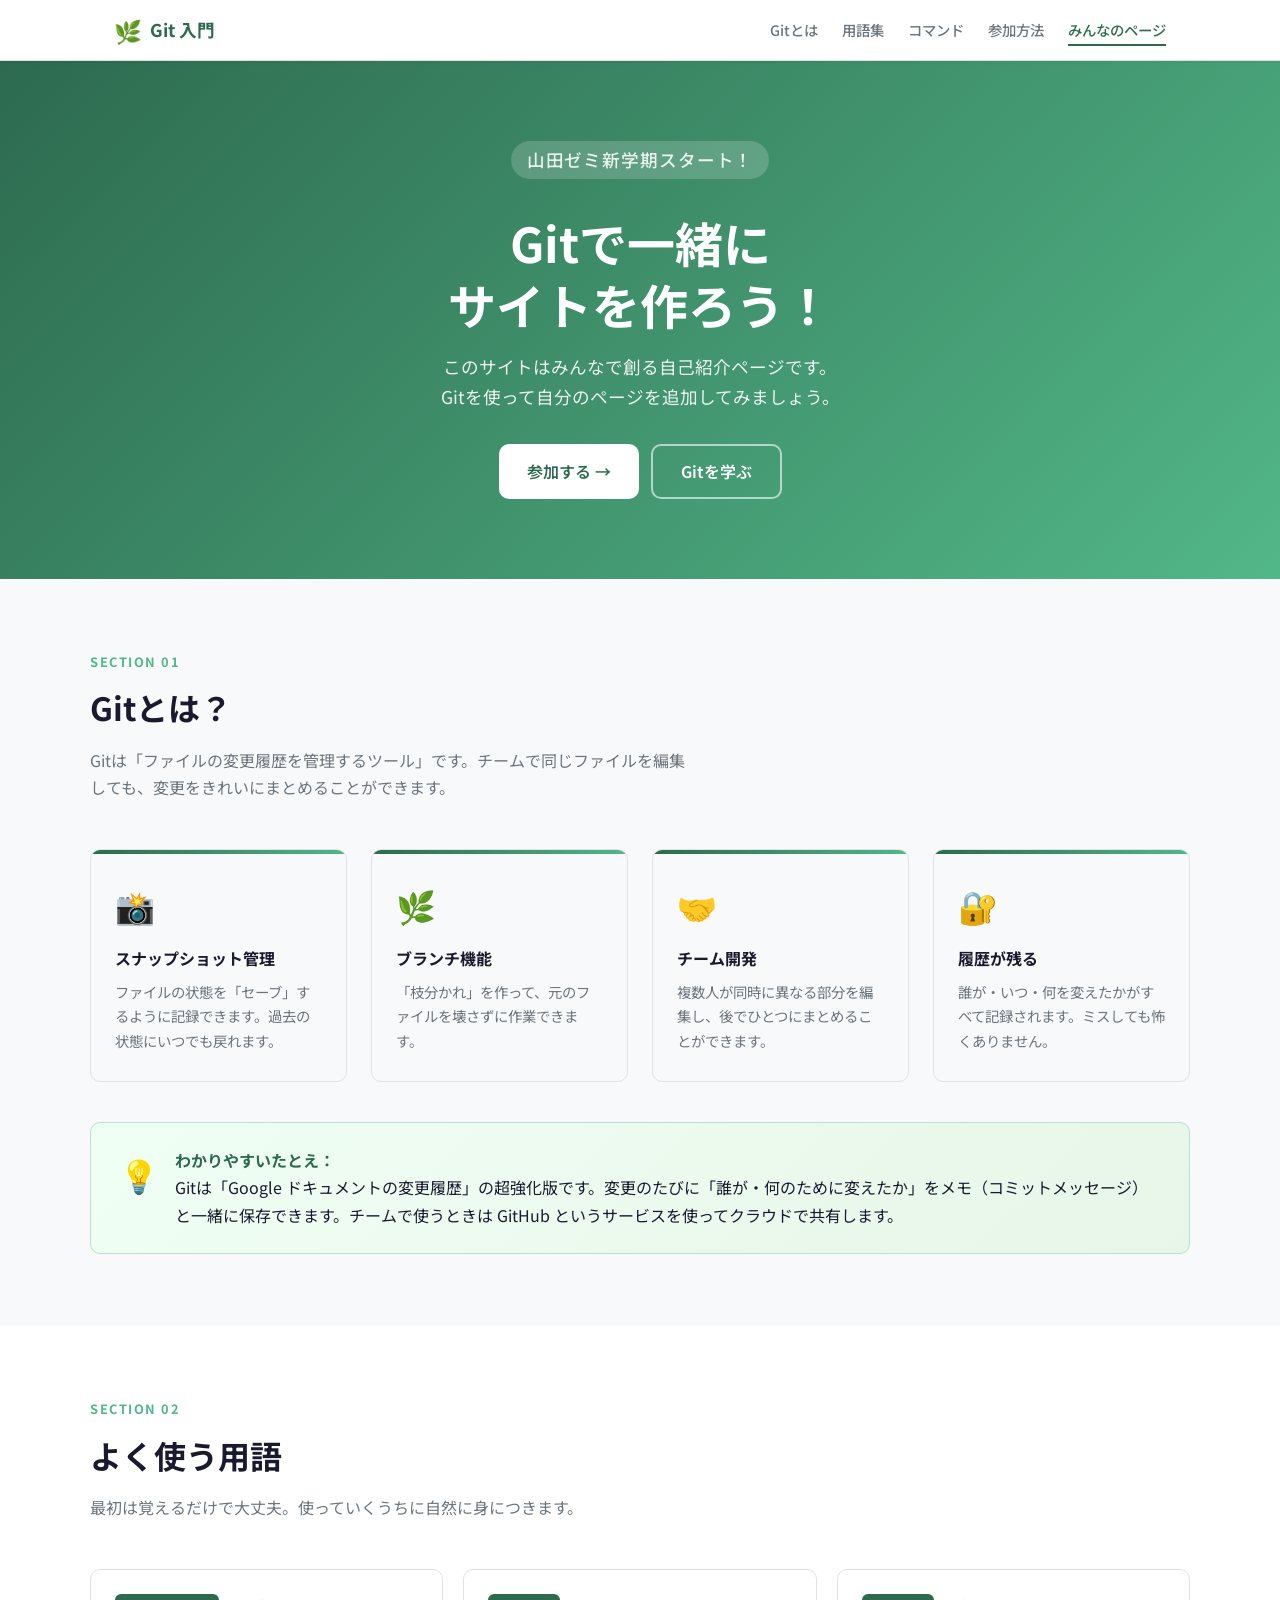
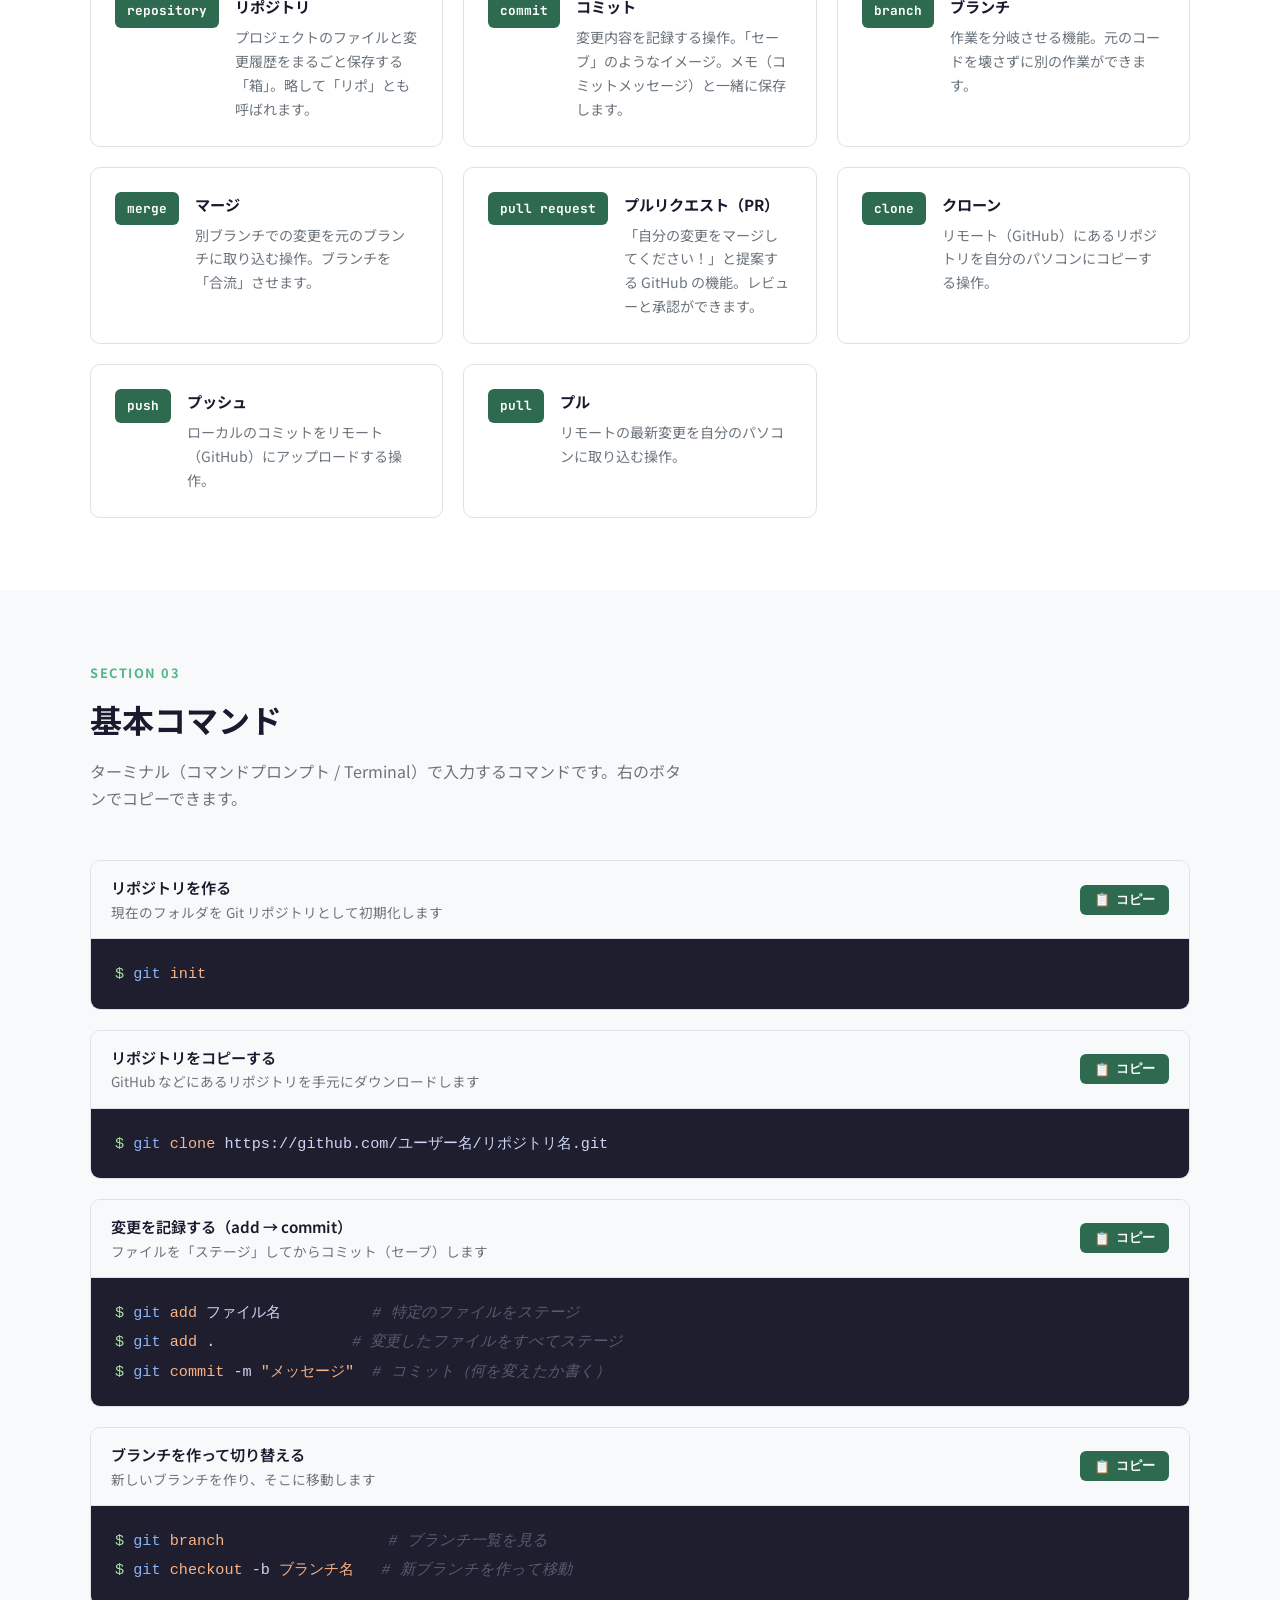
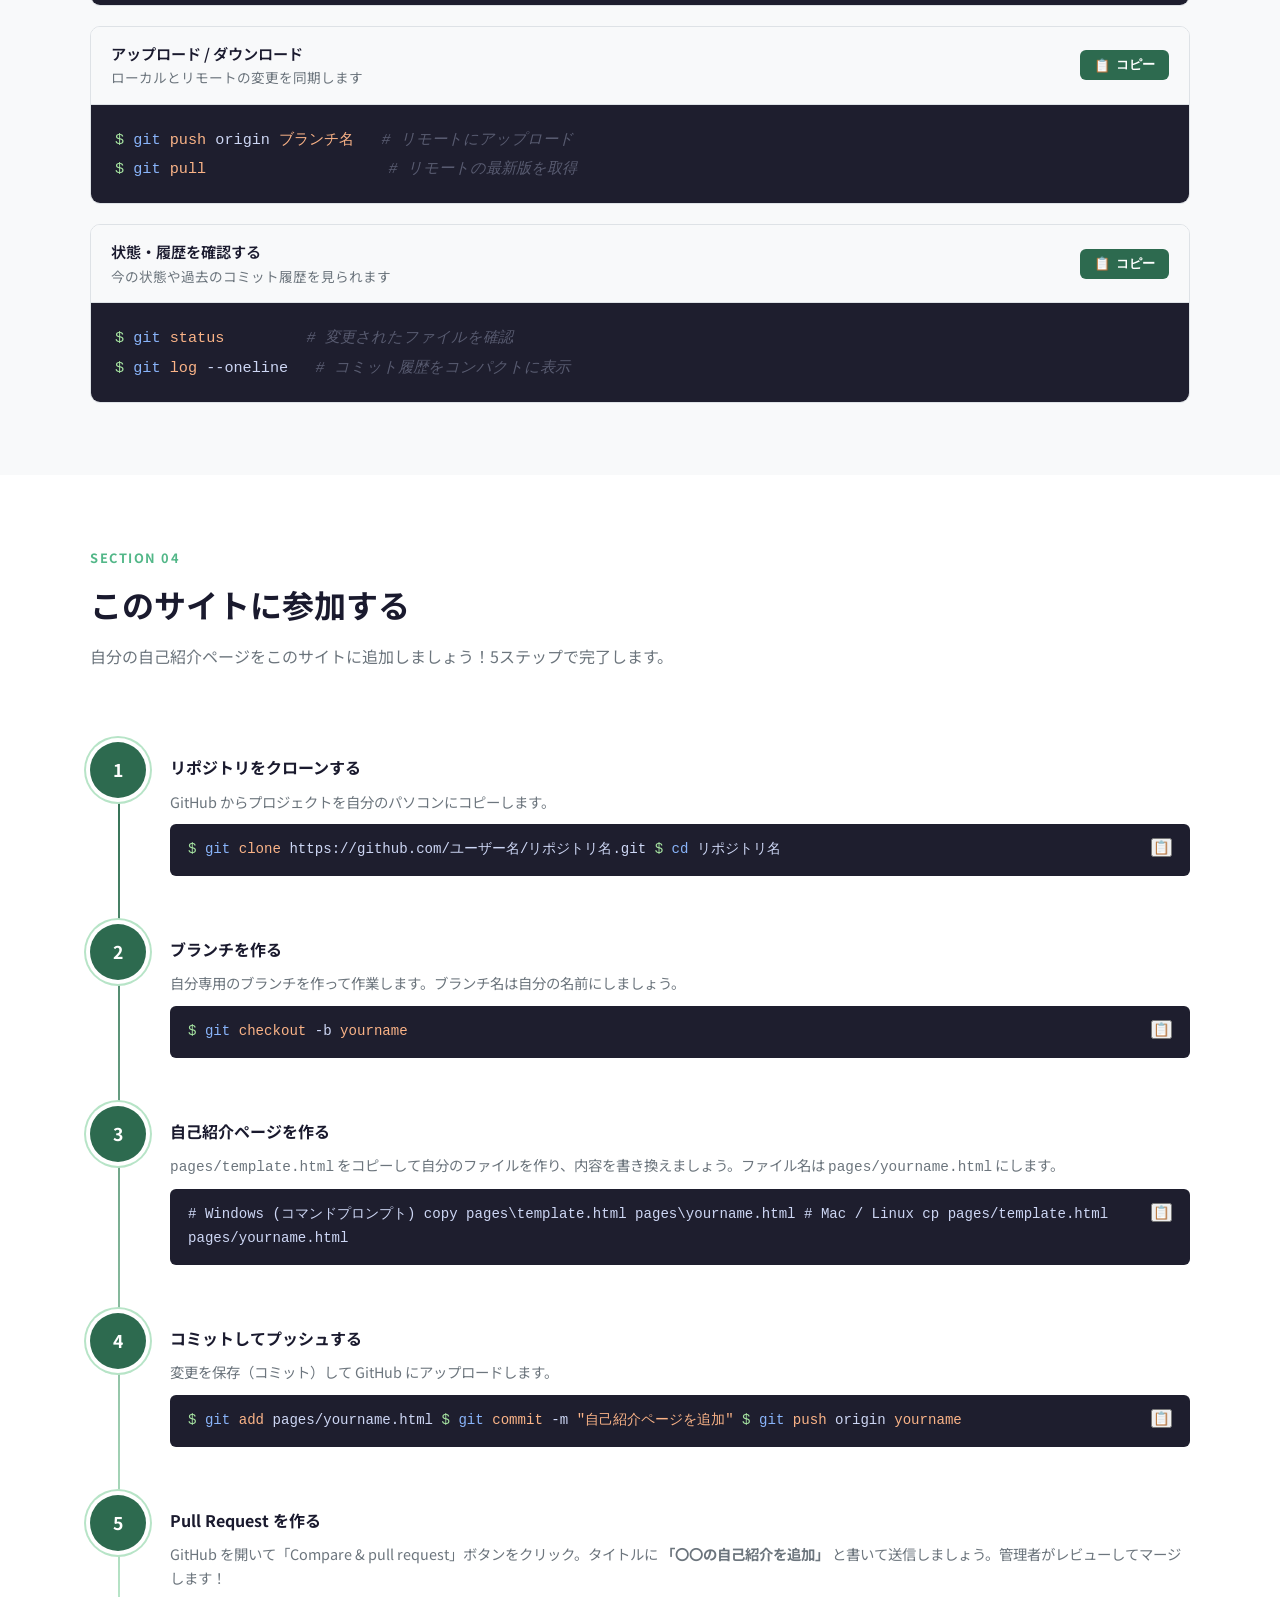
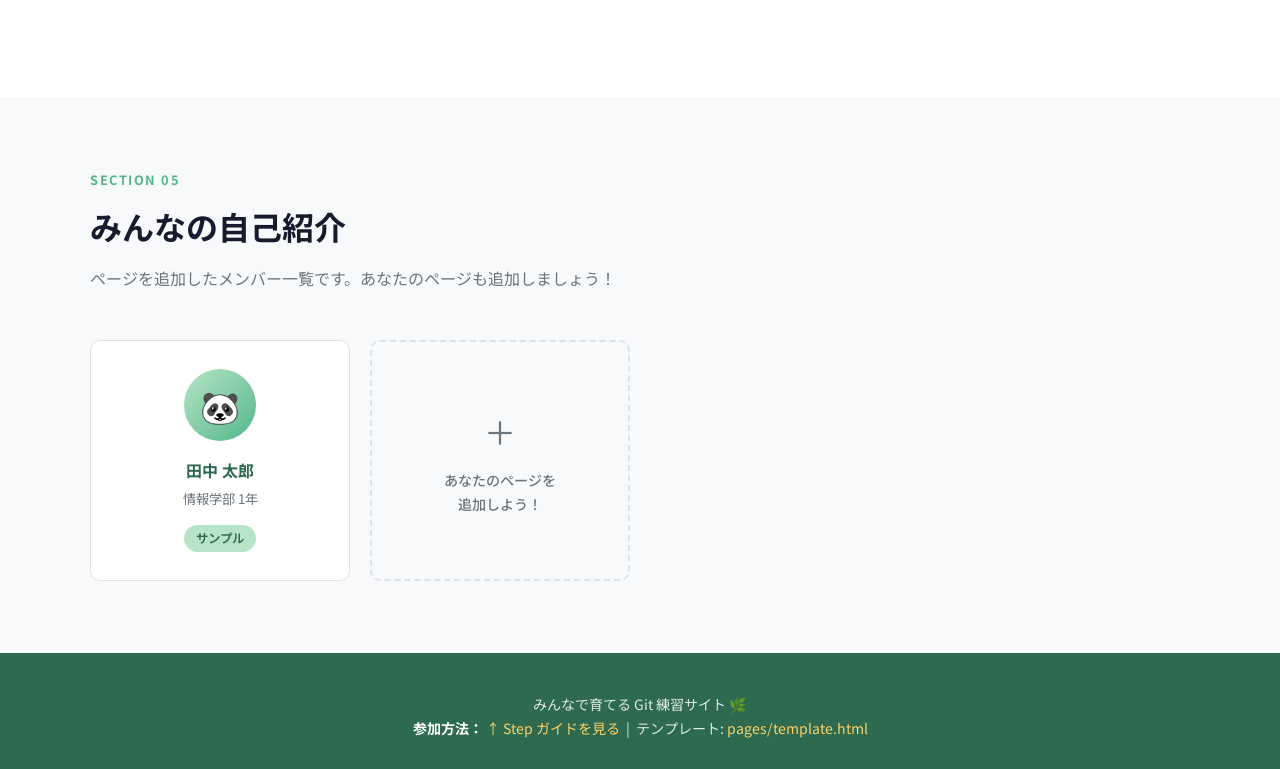
==== index.html @ dc22fbd5 "新規作成" ====
<!DOCTYPE html>
<html lang="ja">
<head>
  <meta charset="UTF-8" />
  <meta name="viewport" content="width=device-width, initial-scale=1.0" />
  <title>Git 入門マニュアル — 新学期自己紹介サイト</title>
  <link rel="preconnect" href="https://fonts.googleapis.com" />
  <link rel="preconnect" href="https://fonts.gstatic.com" crossorigin />
  <link href="https://fonts.googleapis.com/css2?family=Noto+Sans+JP:wght@400;500;700&family=JetBrains+Mono:wght@400;700&display=swap" rel="stylesheet" />
  <link rel="stylesheet" href="css/style.css" />
</head>
<body>

<!-- ナビゲーション -->
<nav class="nav">
  <div class="nav-inner">
    <div class="nav-logo">
      <span class="logo-icon">🌿</span>
      Git 入門
    </div>
    <ul class="nav-links">
      <li><a href="#what-is-git">Gitとは</a></li>
      <li><a href="#glossary">用語集</a></li>
      <li><a href="#commands">コマンド</a></li>
      <li><a href="#how-to-join">参加方法</a></li>
      <li><a href="#members">みんなのページ</a></li>
    </ul>
  </div>
</nav>

<!-- Hero -->
<section class="hero">
  <p class="hero-tag">山田ゼミ新学期スタート！</p>
  <h1>Gitで一緒に<br>サイトを作ろう！</h1>
  <p>このサイトはみんなで創る自己紹介ページです。<br>Gitを使って自分のページを追加してみましょう。</p>
  <div class="hero-btns">
    <a href="#how-to-join" class="btn btn-primary">参加する →</a>
    <a href="#what-is-git" class="btn btn-outline">Gitを学ぶ</a>
  </div>
</section>

<!-- ①  Gitとは？ -->
<section class="section" id="what-is-git">
  <div class="container">
    <p class="section-label">Section 01</p>
    <h2 class="section-title">Gitとは？</h2>
    <p class="section-desc">Gitは「ファイルの変更履歴を管理するツール」です。チームで同じファイルを編集しても、変更をきれいにまとめることができます。</p>

    <div class="concept-grid">
      <div class="concept-card">
        <div class="concept-icon">📸</div>
        <h3>スナップショット管理</h3>
        <p>ファイルの状態を「セーブ」するように記録できます。過去の状態にいつでも戻れます。</p>
      </div>
      <div class="concept-card">
        <div class="concept-icon">🌿</div>
        <h3>ブランチ機能</h3>
        <p>「枝分かれ」を作って、元のファイルを壊さずに作業できます。</p>
      </div>
      <div class="concept-card">
        <div class="concept-icon">🤝</div>
        <h3>チーム開発</h3>
        <p>複数人が同時に異なる部分を編集し、後でひとつにまとめることができます。</p>
      </div>
      <div class="concept-card">
        <div class="concept-icon">🔐</div>
        <h3>履歴が残る</h3>
        <p>誰が・いつ・何を変えたかがすべて記録されます。ミスしても怖くありません。</p>
      </div>
    </div>

    <div class="analogy-box">
      <div class="analogy-icon">💡</div>
      <div>
        <p>
          <strong>わかりやすいたとえ：</strong><br>
          Gitは「Google ドキュメントの変更履歴」の超強化版です。変更のたびに「誰が・何のために変えたか」をメモ（コミットメッセージ）と一緒に保存できます。チームで使うときは GitHub というサービスを使ってクラウドで共有します。
        </p>
      </div>
    </div>
  </div>
</section>

<!-- ②  用語集 -->
<section class="section section-alt" id="glossary">
  <div class="container">
    <p class="section-label">Section 02</p>
    <h2 class="section-title">よく使う用語</h2>
    <p class="section-desc">最初は覚えるだけで大丈夫。使っていくうちに自然に身につきます。</p>

    <div class="glossary-grid">
      <div class="glossary-card">
        <div class="glossary-badge">repository</div>
        <div>
          <h3>リポジトリ</h3>
          <p>プロジェクトのファイルと変更履歴をまるごと保存する「箱」。略して「リポ」とも呼ばれます。</p>
        </div>
      </div>
      <div class="glossary-card">
        <div class="glossary-badge">commit</div>
        <div>
          <h3>コミット</h3>
          <p>変更内容を記録する操作。「セーブ」のようなイメージ。メモ（コミットメッセージ）と一緒に保存します。</p>
        </div>
      </div>
      <div class="glossary-card">
        <div class="glossary-badge">branch</div>
        <div>
          <h3>ブランチ</h3>
          <p>作業を分岐させる機能。元のコードを壊さずに別の作業ができます。</p>
        </div>
      </div>
      <div class="glossary-card">
        <div class="glossary-badge">merge</div>
        <div>
          <h3>マージ</h3>
          <p>別ブランチでの変更を元のブランチに取り込む操作。ブランチを「合流」させます。</p>
        </div>
      </div>
      <div class="glossary-card">
        <div class="glossary-badge">pull request</div>
        <div>
          <h3>プルリクエスト（PR）</h3>
          <p>「自分の変更をマージしてください！」と提案する GitHub の機能。レビューと承認ができます。</p>
        </div>
      </div>
      <div class="glossary-card">
        <div class="glossary-badge">clone</div>
        <div>
          <h3>クローン</h3>
          <p>リモート（GitHub）にあるリポジトリを自分のパソコンにコピーする操作。</p>
        </div>
      </div>
      <div class="glossary-card">
        <div class="glossary-badge">push</div>
        <div>
          <h3>プッシュ</h3>
          <p>ローカルのコミットをリモート（GitHub）にアップロードする操作。</p>
        </div>
      </div>
      <div class="glossary-card">
        <div class="glossary-badge">pull</div>
        <div>
          <h3>プル</h3>
          <p>リモートの最新変更を自分のパソコンに取り込む操作。</p>
        </div>
      </div>
    </div>
  </div>
</section>

<!-- ③  基本コマンド -->
<section class="section" id="commands">
  <div class="container">
    <p class="section-label">Section 03</p>
    <h2 class="section-title">基本コマンド</h2>
    <p class="section-desc">ターミナル（コマンドプロンプト / Terminal）で入力するコマンドです。右のボタンでコピーできます。</p>

    <div class="commands-list">

      <!-- git init -->
      <div class="command-block">
        <div class="command-header">
          <div>
            <div class="command-title">リポジトリを作る</div>
            <div class="command-desc">現在のフォルダを Git リポジトリとして初期化します</div>
          </div>
          <button class="copy-btn" data-target="code-init">
            <span>📋</span> コピー
          </button>
        </div>
        <pre class="command-code"><code id="code-init"><span class="prompt">$ </span><span class="cmd">git</span> <span class="arg">init</span></code></pre>
      </div>

      <!-- git clone -->
      <div class="command-block">
        <div class="command-header">
          <div>
            <div class="command-title">リポジトリをコピーする</div>
            <div class="command-desc">GitHub などにあるリポジトリを手元にダウンロードします</div>
          </div>
          <button class="copy-btn" data-target="code-clone">
            <span>📋</span> コピー
          </button>
        </div>
        <pre class="command-code"><code id="code-clone"><span class="prompt">$ </span><span class="cmd">git</span> <span class="arg">clone</span> https://github.com/ユーザー名/リポジトリ名.git</code></pre>
      </div>

      <!-- git add / commit -->
      <div class="command-block">
        <div class="command-header">
          <div>
            <div class="command-title">変更を記録する（add → commit）</div>
            <div class="command-desc">ファイルを「ステージ」してからコミット（セーブ）します</div>
          </div>
          <button class="copy-btn" data-target="code-add-commit">
            <span>📋</span> コピー
          </button>
        </div>
        <pre class="command-code"><code id="code-add-commit"><span class="prompt">$ </span><span class="cmd">git</span> <span class="arg">add</span> ファイル名          <span class="comment"># 特定のファイルをステージ</span>
<span class="prompt">$ </span><span class="cmd">git</span> <span class="arg">add</span> .               <span class="comment"># 変更したファイルをすべてステージ</span>
<span class="prompt">$ </span><span class="cmd">git</span> <span class="arg">commit</span> -m <span class="arg">"メッセージ"</span>  <span class="comment"># コミット（何を変えたか書く）</span></code></pre>
      </div>

      <!-- git branch / checkout -->
      <div class="command-block">
        <div class="command-header">
          <div>
            <div class="command-title">ブランチを作って切り替える</div>
            <div class="command-desc">新しいブランチを作り、そこに移動します</div>
          </div>
          <button class="copy-btn" data-target="code-branch">
            <span>📋</span> コピー
          </button>
        </div>
        <pre class="command-code"><code id="code-branch"><span class="prompt">$ </span><span class="cmd">git</span> <span class="arg">branch</span>                  <span class="comment"># ブランチ一覧を見る</span>
<span class="prompt">$ </span><span class="cmd">git</span> <span class="arg">checkout</span> -b <span class="arg">ブランチ名</span>   <span class="comment"># 新ブランチを作って移動</span></code></pre>
      </div>

      <!-- git push / pull -->
      <div class="command-block">
        <div class="command-header">
          <div>
            <div class="command-title">アップロード / ダウンロード</div>
            <div class="command-desc">ローカルとリモートの変更を同期します</div>
          </div>
          <button class="copy-btn" data-target="code-sync">
            <span>📋</span> コピー
          </button>
        </div>
        <pre class="command-code"><code id="code-sync"><span class="prompt">$ </span><span class="cmd">git</span> <span class="arg">push</span> origin <span class="arg">ブランチ名</span>   <span class="comment"># リモートにアップロード</span>
<span class="prompt">$ </span><span class="cmd">git</span> <span class="arg">pull</span>                    <span class="comment"># リモートの最新版を取得</span></code></pre>
      </div>

      <!-- git status / log -->
      <div class="command-block">
        <div class="command-header">
          <div>
            <div class="command-title">状態・履歴を確認する</div>
            <div class="command-desc">今の状態や過去のコミット履歴を見られます</div>
          </div>
          <button class="copy-btn" data-target="code-status">
            <span>📋</span> コピー
          </button>
        </div>
        <pre class="command-code"><code id="code-status"><span class="prompt">$ </span><span class="cmd">git</span> <span class="arg">status</span>         <span class="comment"># 変更されたファイルを確認</span>
<span class="prompt">$ </span><span class="cmd">git</span> <span class="arg">log</span> --oneline   <span class="comment"># コミット履歴をコンパクトに表示</span></code></pre>
      </div>

    </div>
  </div>
</section>

<!-- ④  参加方法 -->
<section class="section section-alt" id="how-to-join">
  <div class="container">
    <p class="section-label">Section 04</p>
    <h2 class="section-title">このサイトに参加する</h2>
    <p class="section-desc">自分の自己紹介ページをこのサイトに追加しましょう！5ステップで完了します。</p>

    <div class="steps">

      <div class="step">
        <div class="step-num">1</div>
        <div class="step-body">
          <h3>リポジトリをクローンする</h3>
          <p>GitHub からプロジェクトを自分のパソコンにコピーします。</p>
          <div class="step-code">
            <code><span class="prompt">$ </span><span class="cmd">git</span> <span class="arg">clone</span> https://github.com/ユーザー名/リポジトリ名.git
<span class="prompt">$ </span><span class="cmd">cd</span> リポジトリ名</code>
            <button class="step-copy-btn" title="コピー">📋</button>
          </div>
        </div>
      </div>

      <div class="step">
        <div class="step-num">2</div>
        <div class="step-body">
          <h3>ブランチを作る</h3>
          <p>自分専用のブランチを作って作業します。ブランチ名は自分の名前にしましょう。</p>
          <div class="step-code">
            <code><span class="prompt">$ </span><span class="cmd">git</span> <span class="arg">checkout</span> -b <span class="arg">yourname</span></code>
            <button class="step-copy-btn" title="コピー">📋</button>
          </div>
        </div>
      </div>

      <div class="step">
        <div class="step-num">3</div>
        <div class="step-body">
          <h3>自己紹介ページを作る</h3>
          <p><code>pages/template.html</code> をコピーして自分のファイルを作り、内容を書き換えましょう。ファイル名は <code>pages/yourname.html</code> にします。</p>
          <div class="step-code">
            <code><span class="comment"># Windows (コマンドプロンプト)</span>
copy pages\template.html pages\yourname.html

<span class="comment"># Mac / Linux</span>
cp pages/template.html pages/yourname.html</code>
            <button class="step-copy-btn" title="コピー">📋</button>
          </div>
        </div>
      </div>

      <div class="step">
        <div class="step-num">4</div>
        <div class="step-body">
          <h3>コミットしてプッシュする</h3>
          <p>変更を保存（コミット）して GitHub にアップロードします。</p>
          <div class="step-code">
            <code><span class="prompt">$ </span><span class="cmd">git</span> <span class="arg">add</span> pages/yourname.html
<span class="prompt">$ </span><span class="cmd">git</span> <span class="arg">commit</span> -m <span class="arg">"自己紹介ページを追加"</span>
<span class="prompt">$ </span><span class="cmd">git</span> <span class="arg">push</span> origin <span class="arg">yourname</span></code>
            <button class="step-copy-btn" title="コピー">📋</button>
          </div>
        </div>
      </div>

      <div class="step">
        <div class="step-num">5</div>
        <div class="step-body">
          <h3>Pull Request を作る</h3>
          <p>GitHub を開いて「Compare &amp; pull request」ボタンをクリック。タイトルに <strong>「〇〇の自己紹介を追加」</strong> と書いて送信しましょう。管理者がレビューしてマージします！</p>
        </div>
      </div>

    </div>
  </div>
</section>

<!-- ⑤  メンバー一覧 -->
<section class="section" id="members">
  <div class="container">
    <p class="section-label">Section 05</p>
    <h2 class="section-title">みんなの自己紹介</h2>
    <p class="section-desc">ページを追加したメンバー一覧です。あなたのページも追加しましょう！</p>

    <div class="members-grid">

      <!-- サンプルメンバー -->
      <a href="pages/example.html" class="member-card">
        <div class="member-avatar">🐼</div>
        <div class="member-name">田中 太郎</div>
        <div class="member-meta">情報学部 1年</div>
        <span class="member-tag">サンプル</span>
      </a>

      <!-- あなたのカードをここに追加！ -->
      <div class="member-card member-card-add">
        <div class="add-icon">＋</div>
        <p>あなたのページを<br>追加しよう！</p>
      </div>

    </div>
  </div>
</section>

<!-- Footer -->
<footer class="footer">
  <p>みんなで育てる Git 練習サイト 🌿<br>
  <strong>参加方法：</strong> <a href="#how-to-join">↑ Step ガイドを見る</a> &nbsp;|&nbsp; テンプレート: <a href="pages/template.html">pages/template.html</a></p>
</footer>

<script src="js/main.js"></script>
</body>
</html>
---- css/style.css ----
/* ========================================
   Git Manual Site — style.css
   ======================================== */

:root {
  --color-primary: #2D6A4F;
  --color-primary-light: #52B788;
  --color-primary-pale: #B7E4C7;
  --color-accent: #FFD166;
  --color-bg: #F8F9FA;
  --color-surface: #FFFFFF;
  --color-text: #1A1A2E;
  --color-text-muted: #6C757D;
  --color-border: #DEE2E6;
  --color-code-bg: #1E1E2E;
  --color-code-text: #CDD6F4;
  --radius: 10px;
  --radius-sm: 6px;
  --shadow: 0 2px 12px rgba(0,0,0,0.08);
  --shadow-md: 0 4px 24px rgba(0,0,0,0.12);
  --transition: 0.2s ease;
}

/* Reset */
*, *::before, *::after { box-sizing: border-box; margin: 0; padding: 0; }
html { scroll-behavior: smooth; }
body {
  font-family: 'Noto Sans JP', sans-serif;
  background: var(--color-bg);
  color: var(--color-text);
  line-height: 1.7;
  font-size: 16px;
}
img { max-width: 100%; }
a { color: var(--color-primary); text-decoration: none; }
a:hover { text-decoration: underline; }

/* ========================================
   Navigation
   ======================================== */
.nav {
  position: sticky;
  top: 0;
  z-index: 100;
  background: var(--color-surface);
  border-bottom: 1px solid var(--color-border);
  box-shadow: 0 1px 4px rgba(0,0,0,0.06);
}
.nav-inner {
  max-width: 1100px;
  margin: 0 auto;
  padding: 0 24px;
  height: 60px;
  display: flex;
  align-items: center;
  justify-content: space-between;
}
.nav-logo {
  font-weight: 700;
  font-size: 1.1rem;
  color: var(--color-primary);
  display: flex;
  align-items: center;
  gap: 8px;
}
.nav-logo .logo-icon { font-size: 1.4rem; }
.nav-links {
  display: flex;
  gap: 24px;
  list-style: none;
}
.nav-links a {
  font-size: 0.9rem;
  font-weight: 500;
  color: var(--color-text-muted);
  transition: color var(--transition);
  padding: 4px 0;
  border-bottom: 2px solid transparent;
}
.nav-links a:hover,
.nav-links a.active {
  color: var(--color-primary);
  border-color: var(--color-primary);
  text-decoration: none;
}

/* ========================================
   Hero
   ======================================== */
.hero {
  background: linear-gradient(135deg, var(--color-primary) 0%, var(--color-primary-light) 100%);
  color: white;
  padding: 80px 24px;
  text-align: center;
}
.hero-tag {
  display: inline-block;
  background: rgba(255,255,255,0.2);
  color: white;
  border-radius: 20px;
  padding: 4px 16px;
  font-size: 0.85rem;
  font-weight: 500;
  margin-bottom: 20px;
  letter-spacing: 0.05em;
}
.hero h1 {
  font-size: clamp(1.8rem, 5vw, 3rem);
  font-weight: 700;
  margin-bottom: 16px;
  line-height: 1.3;
}
.hero p {
  font-size: 1.1rem;
  opacity: 0.9;
  max-width: 560px;
  margin: 0 auto 32px;
}
.hero-btns {
  display: flex;
  gap: 12px;
  justify-content: center;
  flex-wrap: wrap;
}
.btn {
  display: inline-flex;
  align-items: center;
  gap: 8px;
  padding: 12px 28px;
  border-radius: var(--radius);
  font-weight: 600;
  font-size: 1rem;
  cursor: pointer;
  border: none;
  transition: transform var(--transition), box-shadow var(--transition);
}
.btn:hover { transform: translateY(-2px); box-shadow: var(--shadow-md); text-decoration: none; }
.btn-primary {
  background: white;
  color: var(--color-primary);
}
.btn-outline {
  background: transparent;
  color: white;
  border: 2px solid rgba(255,255,255,0.6);
}
.btn-outline:hover { background: rgba(255,255,255,0.1); }

/* ========================================
   Sections
   ======================================== */
.section {
  padding: 72px 24px;
}
.section-alt { background: var(--color-surface); }
.container {
  max-width: 1100px;
  margin: 0 auto;
}
.section-label {
  font-size: 0.8rem;
  font-weight: 700;
  text-transform: uppercase;
  letter-spacing: 0.12em;
  color: var(--color-primary-light);
  margin-bottom: 8px;
}
.section-title {
  font-size: clamp(1.4rem, 3vw, 2rem);
  font-weight: 700;
  margin-bottom: 12px;
}
.section-desc {
  color: var(--color-text-muted);
  max-width: 600px;
  margin-bottom: 48px;
}

/* ========================================
   What is Git — concept boxes
   ======================================== */
.concept-grid {
  display: grid;
  grid-template-columns: repeat(auto-fit, minmax(240px, 1fr));
  gap: 24px;
  margin-bottom: 40px;
}
.concept-card {
  background: var(--color-bg);
  border: 1px solid var(--color-border);
  border-radius: var(--radius);
  padding: 28px 24px;
  position: relative;
  overflow: hidden;
}
.concept-card::before {
  content: '';
  position: absolute;
  top: 0; left: 0; right: 0;
  height: 4px;
  background: linear-gradient(90deg, var(--color-primary), var(--color-primary-light));
}
.concept-icon { font-size: 2rem; margin-bottom: 12px; }
.concept-card h3 { font-size: 1rem; font-weight: 700; margin-bottom: 8px; }
.concept-card p { font-size: 0.9rem; color: var(--color-text-muted); }

.analogy-box {
  background: linear-gradient(135deg, #F0FFF4, #E8F5E9);
  border: 1px solid var(--color-primary-pale);
  border-radius: var(--radius);
  padding: 24px 28px;
  display: flex;
  gap: 16px;
  align-items: flex-start;
}
.analogy-box .analogy-icon { font-size: 2rem; flex-shrink: 0; }
.analogy-box strong { color: var(--color-primary); }

/* ========================================
   Glossary
   ======================================== */
.glossary-grid {
  display: grid;
  grid-template-columns: repeat(auto-fit, minmax(300px, 1fr));
  gap: 20px;
}
.glossary-card {
  background: var(--color-surface);
  border: 1px solid var(--color-border);
  border-radius: var(--radius);
  padding: 24px;
  display: flex;
  gap: 16px;
  align-items: flex-start;
  transition: box-shadow var(--transition), transform var(--transition);
}
.glossary-card:hover {
  box-shadow: var(--shadow);
  transform: translateY(-2px);
}
.glossary-badge {
  background: var(--color-primary);
  color: white;
  border-radius: var(--radius-sm);
  padding: 6px 12px;
  font-family: 'JetBrains Mono', monospace;
  font-size: 0.8rem;
  font-weight: 700;
  white-space: nowrap;
  flex-shrink: 0;
}
.glossary-card h3 { font-size: 0.95rem; font-weight: 700; margin-bottom: 6px; }
.glossary-card p { font-size: 0.88rem; color: var(--color-text-muted); }

/* ========================================
   Commands
   ======================================== */
.commands-list {
  display: flex;
  flex-direction: column;
  gap: 20px;
}
.command-block {
  background: var(--color-surface);
  border: 1px solid var(--color-border);
  border-radius: var(--radius);
  overflow: hidden;
}
.command-header {
  display: flex;
  align-items: center;
  justify-content: space-between;
  padding: 14px 20px;
  background: var(--color-bg);
  border-bottom: 1px solid var(--color-border);
}
.command-title { font-weight: 600; font-size: 0.95rem; }
.command-desc { font-size: 0.85rem; color: var(--color-text-muted); }
.copy-btn {
  display: flex;
  align-items: center;
  gap: 6px;
  background: var(--color-primary);
  color: white;
  border: none;
  border-radius: var(--radius-sm);
  padding: 6px 14px;
  font-size: 0.82rem;
  font-weight: 600;
  cursor: pointer;
  transition: background var(--transition), transform var(--transition);
  white-space: nowrap;
}
.copy-btn:hover { background: var(--color-primary-light); transform: scale(1.03); }
.copy-btn.copied { background: #40C057; }
.command-code {
  background: var(--color-code-bg);
  color: var(--color-code-text);
  font-family: 'JetBrains Mono', monospace;
  font-size: 0.95rem;
  padding: 20px 24px;
  overflow-x: auto;
  line-height: 1.8;
}
.command-code .prompt { color: #A6E3A1; user-select: none; }
.command-code .cmd { color: #89B4FA; }
.command-code .arg { color: #FAB387; }
.command-code .comment { color: #585B70; font-style: italic; }

/* ========================================
   Steps (参加方法)
   ======================================== */
.steps {
  display: flex;
  flex-direction: column;
  gap: 0;
  position: relative;
}
.steps::before {
  content: '';
  position: absolute;
  left: 28px;
  top: 28px;
  bottom: 28px;
  width: 2px;
  background: linear-gradient(180deg, var(--color-primary), var(--color-primary-pale));
}
.step {
  display: flex;
  gap: 24px;
  padding: 24px 0;
  position: relative;
}
.step-num {
  width: 56px;
  height: 56px;
  border-radius: 50%;
  background: var(--color-primary);
  color: white;
  font-weight: 700;
  font-size: 1.1rem;
  display: flex;
  align-items: center;
  justify-content: center;
  flex-shrink: 0;
  position: relative;
  z-index: 1;
  box-shadow: 0 0 0 4px white, 0 0 0 6px var(--color-primary-pale);
}
.step-body { flex: 1; padding-top: 12px; }
.step-body h3 { font-size: 1rem; font-weight: 700; margin-bottom: 8px; }
.step-body p { font-size: 0.9rem; color: var(--color-text-muted); margin-bottom: 10px; }
.step-code {
  background: var(--color-code-bg);
  color: var(--color-code-text);
  font-family: 'JetBrains Mono', monospace;
  font-size: 0.88rem;
  padding: 14px 18px;
  border-radius: var(--radius-sm);
  overflow-x: auto;
  display: flex;
  align-items: flex-start;
  justify-content: space-between;
  gap: 12px;
}
.step-code code { flex: 1; line-height: 1.7; }
.step-code .prompt { color: #A6E3A1; user-select: none; }
.step-code .cmd { color: #89B4FA; }
.step-code .arg { color: #FAB387; }

/* ========================================
   Members grid
   ======================================== */
.members-grid {
  display: grid;
  grid-template-columns: repeat(auto-fill, minmax(220px, 1fr));
  gap: 20px;
}
.member-card {
  background: var(--color-surface);
  border: 1px solid var(--color-border);
  border-radius: var(--radius);
  padding: 28px 20px;
  text-align: center;
  transition: box-shadow var(--transition), transform var(--transition);
  cursor: pointer;
}
.member-card:hover {
  box-shadow: var(--shadow-md);
  transform: translateY(-4px);
  text-decoration: none;
}
.member-avatar {
  width: 72px;
  height: 72px;
  border-radius: 50%;
  background: linear-gradient(135deg, var(--color-primary-pale), var(--color-primary-light));
  display: flex;
  align-items: center;
  justify-content: center;
  font-size: 2rem;
  margin: 0 auto 16px;
}
.member-name { font-weight: 700; font-size: 1rem; margin-bottom: 4px; }
.member-meta { font-size: 0.83rem; color: var(--color-text-muted); margin-bottom: 12px; }
.member-tag {
  display: inline-block;
  background: var(--color-primary-pale);
  color: var(--color-primary);
  border-radius: 20px;
  padding: 3px 12px;
  font-size: 0.78rem;
  font-weight: 600;
}

/* Add member card */
.member-card-add {
  border: 2px dashed var(--color-border);
  background: transparent;
  display: flex;
  flex-direction: column;
  align-items: center;
  justify-content: center;
  gap: 10px;
  color: var(--color-text-muted);
  min-height: 180px;
}
.member-card-add:hover {
  border-color: var(--color-primary-light);
  color: var(--color-primary);
  box-shadow: none;
}
.member-card-add .add-icon { font-size: 2rem; }
.member-card-add p { font-size: 0.88rem; font-weight: 500; }

/* ========================================
   Footer
   ======================================== */
.footer {
  background: var(--color-primary);
  color: rgba(255,255,255,0.85);
  text-align: center;
  padding: 40px 24px;
  font-size: 0.88rem;
}
.footer strong { color: white; }
.footer a { color: var(--color-accent); }

/* ========================================
   Profile Page (template / example)
   ======================================== */
.profile-hero {
  background: linear-gradient(135deg, var(--color-primary) 0%, var(--color-primary-light) 100%);
  padding: 60px 24px 80px;
  text-align: center;
  color: white;
}
.profile-avatar-wrap {
  width: 110px;
  height: 110px;
  border-radius: 50%;
  background: rgba(255,255,255,0.25);
  display: flex;
  align-items: center;
  justify-content: center;
  font-size: 3.5rem;
  margin: 0 auto 20px;
  border: 4px solid rgba(255,255,255,0.4);
}
.profile-name {
  font-size: 2rem;
  font-weight: 700;
  margin-bottom: 6px;
}
.profile-sub {
  opacity: 0.85;
  font-size: 1rem;
  margin-bottom: 18px;
}
.profile-tags { display: flex; gap: 8px; justify-content: center; flex-wrap: wrap; }
.profile-tag {
  background: rgba(255,255,255,0.2);
  border-radius: 20px;
  padding: 4px 16px;
  font-size: 0.82rem;
  font-weight: 500;
}

.profile-body {
  max-width: 720px;
  margin: -36px auto 0;
  padding: 0 24px 72px;
}
.profile-card {
  background: white;
  border-radius: var(--radius);
  box-shadow: var(--shadow-md);
  padding: 36px 32px;
  margin-bottom: 24px;
}
.profile-card h2 {
  font-size: 1rem;
  font-weight: 700;
  color: var(--color-primary);
  border-bottom: 2px solid var(--color-primary-pale);
  padding-bottom: 8px;
  margin-bottom: 20px;
  display: flex;
  align-items: center;
  gap: 8px;
}
.profile-card p { font-size: 0.95rem; line-height: 1.8; color: var(--color-text); }
.hobby-list {
  display: flex;
  flex-wrap: wrap;
  gap: 10px;
  list-style: none;
}
.hobby-list li {
  background: var(--color-bg);
  border: 1px solid var(--color-border);
  border-radius: var(--radius-sm);
  padding: 6px 16px;
  font-size: 0.88rem;
  display: flex;
  align-items: center;
  gap: 6px;
}
.back-btn {
  display: inline-flex;
  align-items: center;
  gap: 8px;
  color: var(--color-primary);
  font-weight: 600;
  font-size: 0.9rem;
  margin-bottom: 24px;
}
.back-btn:hover { text-decoration: none; opacity: 0.8; }

/* Edit hint for template */
.edit-hint {
  background: #FFF9C4;
  border: 1px solid #FFD166;
  border-radius: var(--radius-sm);
  padding: 12px 16px;
  font-size: 0.85rem;
  color: #6D4C00;
  margin-bottom: 20px;
  display: flex;
  align-items: flex-start;
  gap: 10px;
}
.edit-hint span { font-size: 1.1rem; }

/* ========================================
   Responsive
   ======================================== */
@media (max-width: 640px) {
  .nav-links { display: none; }
  .hero { padding: 56px 20px; }
  .section { padding: 48px 20px; }
  .steps::before { left: 24px; }
  .step-num { width: 48px; height: 48px; font-size: 1rem; }
  .profile-card { padding: 24px 20px; }
  .profile-body { padding: 0 16px 48px; }
  .command-header { flex-direction: column; align-items: flex-start; gap: 10px; }
}
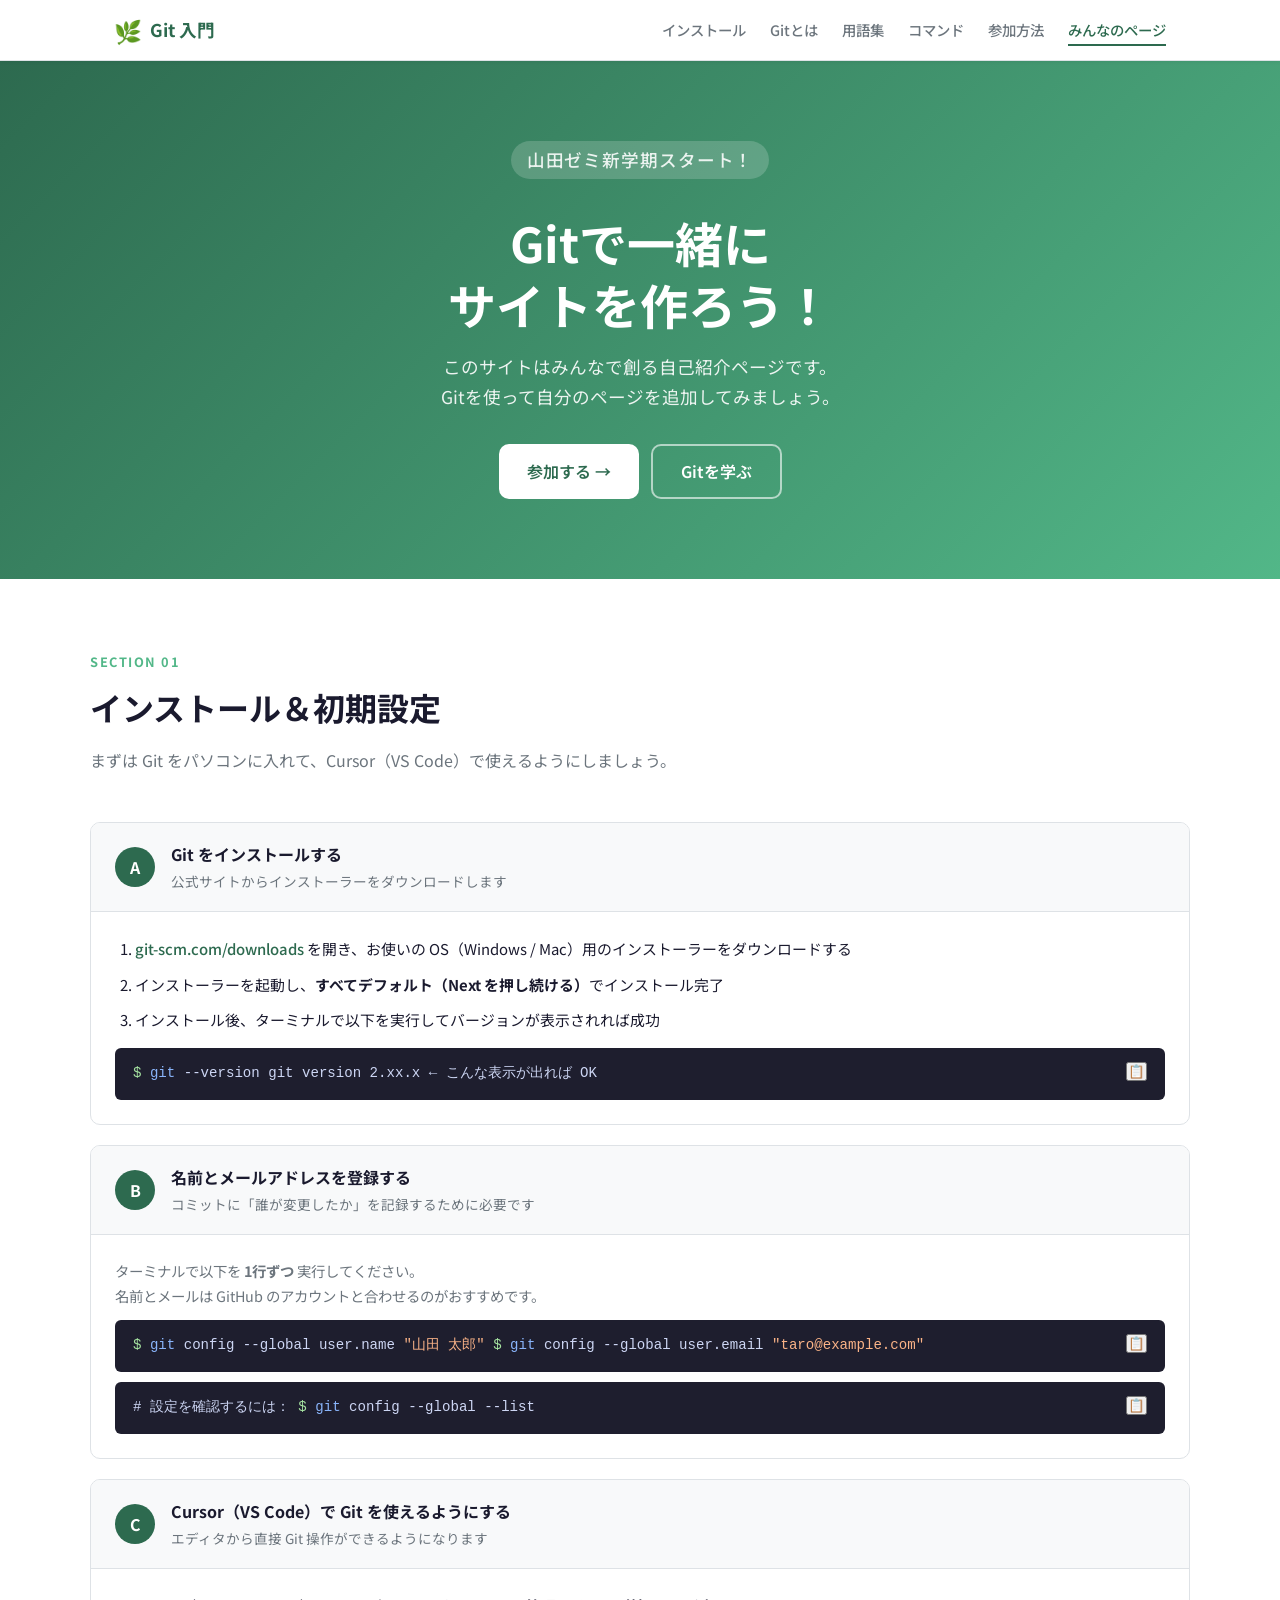
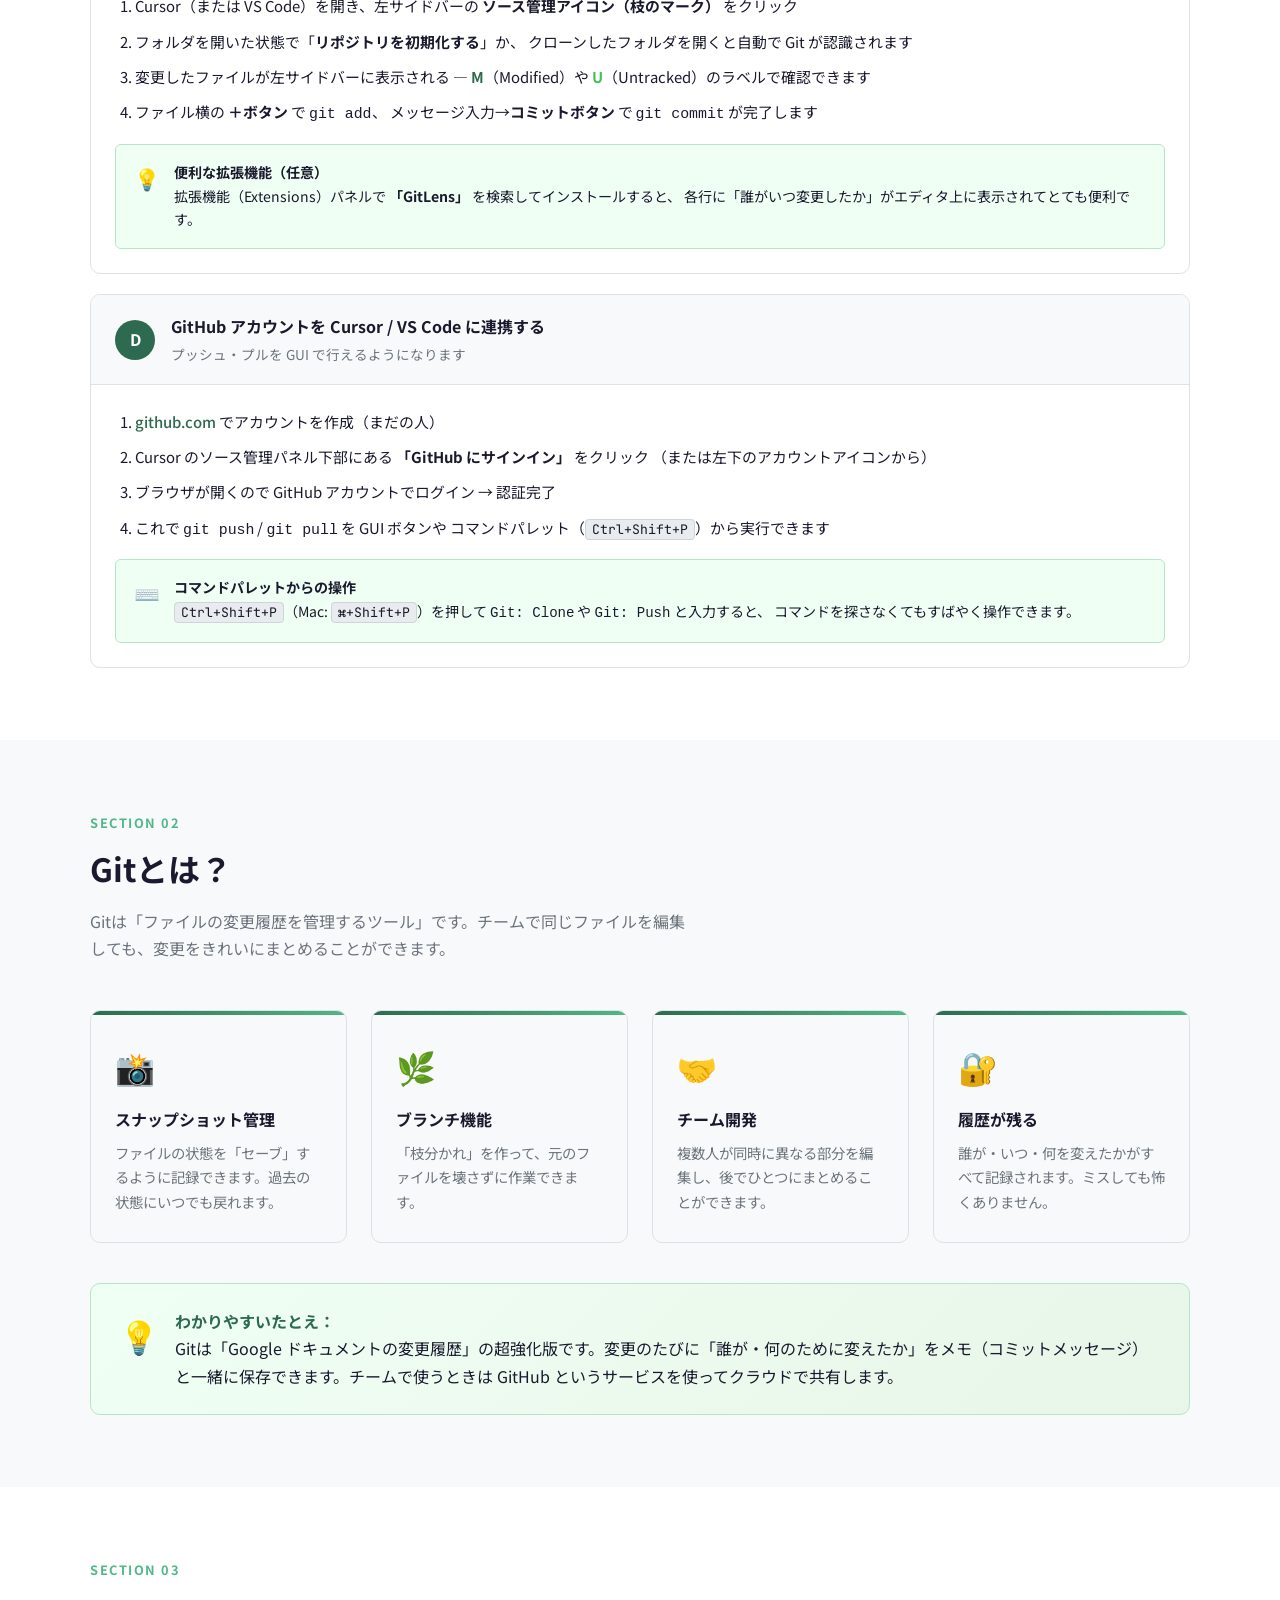
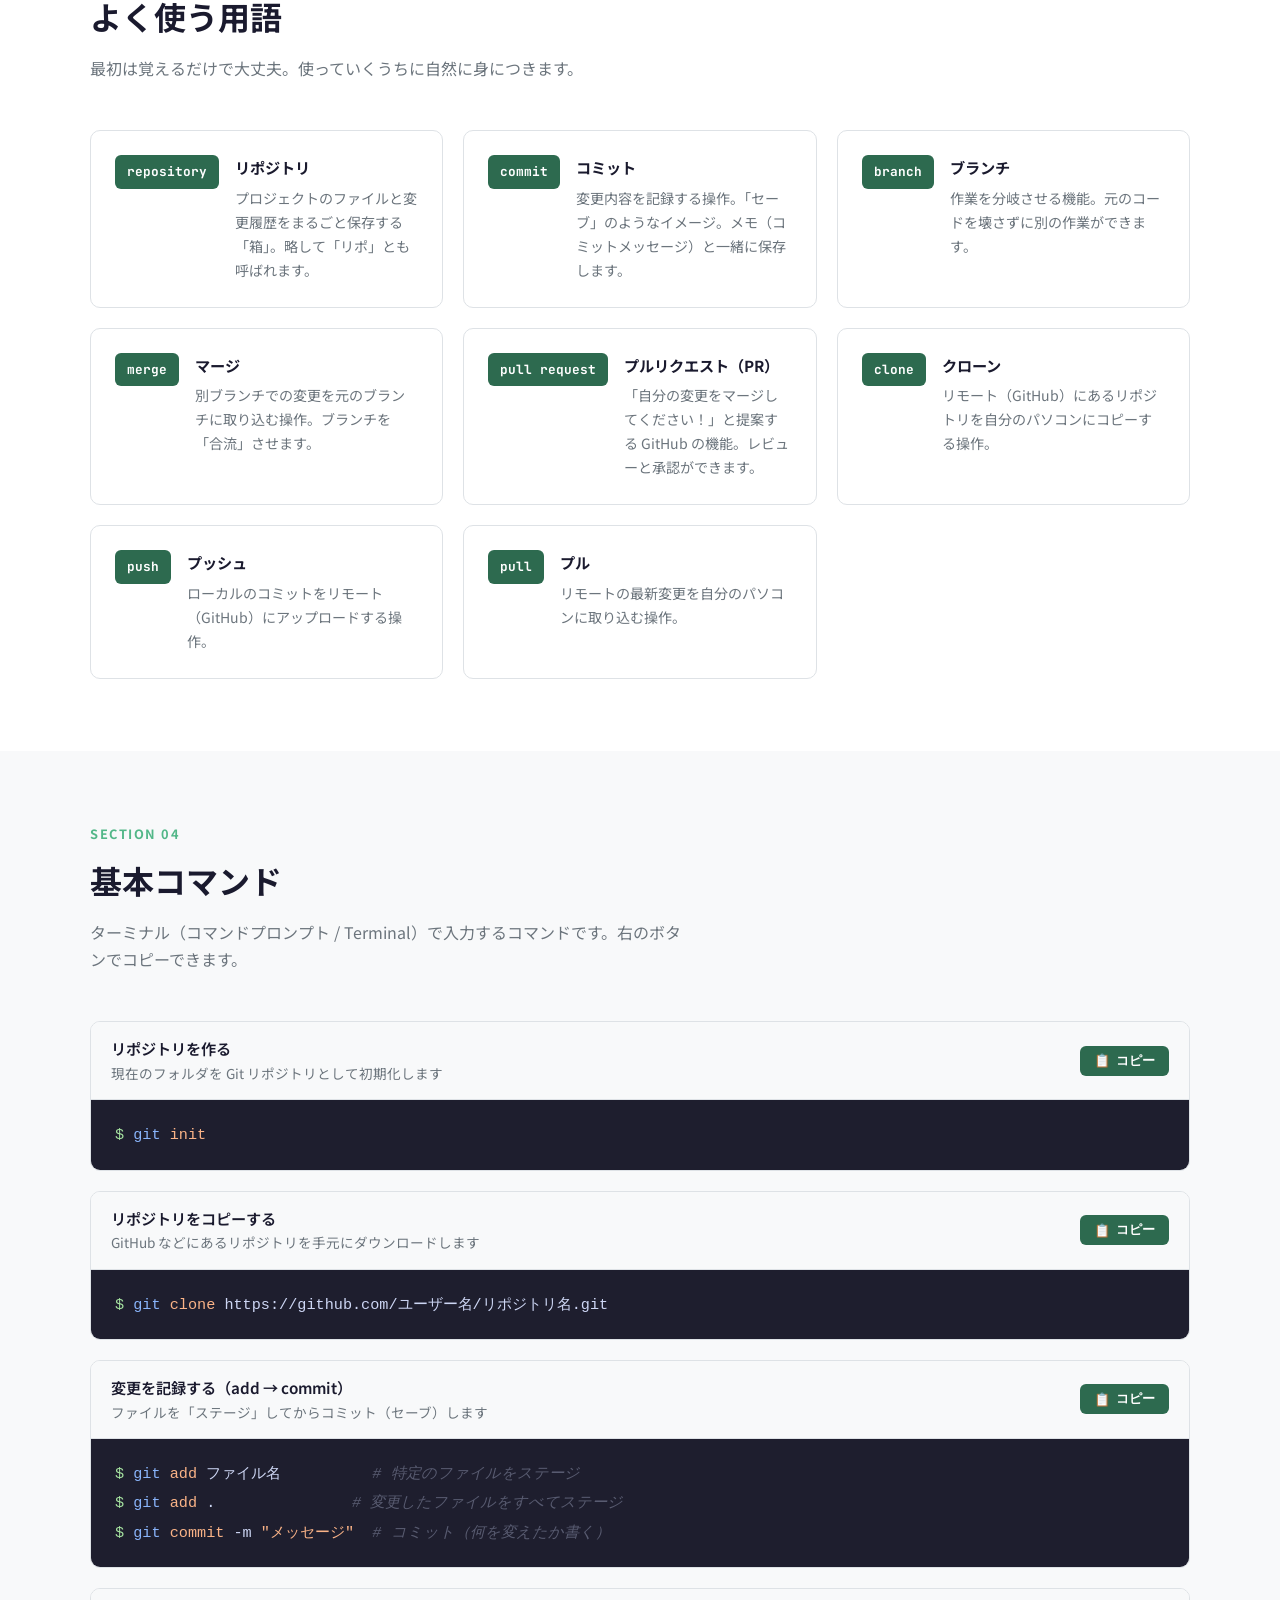
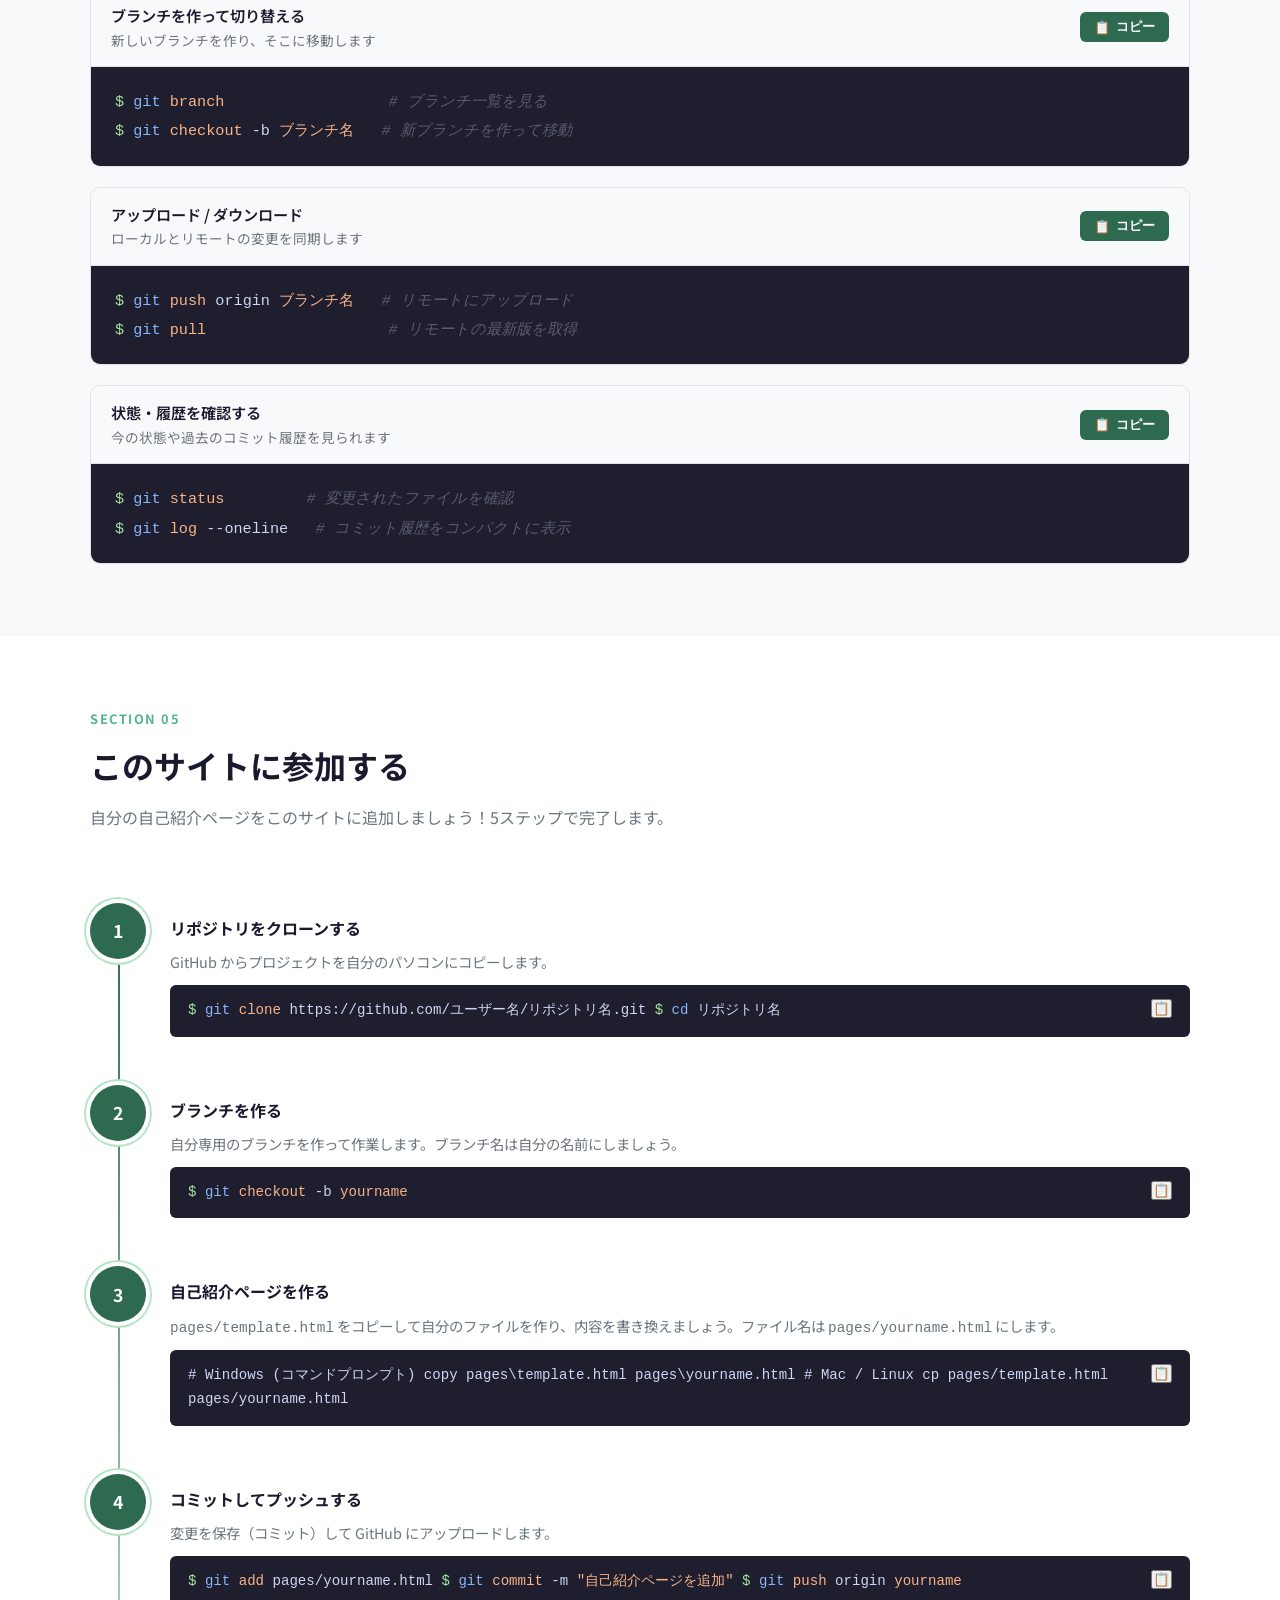
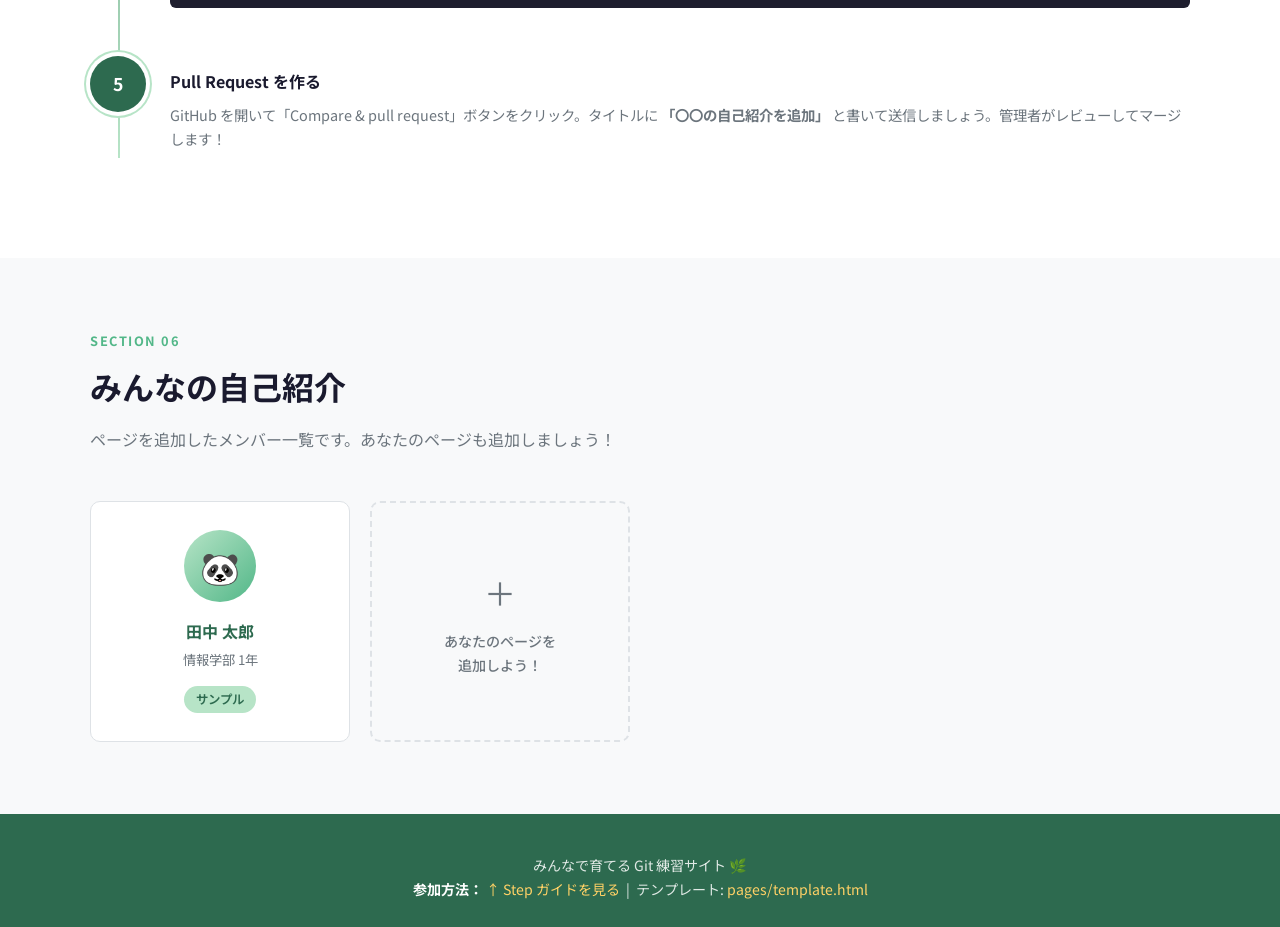
==== commit 11acd54c: "Gitのインストール方法を追加" ====
--- a/index.html
+++ b/index.html
@@ -19,6 +19,7 @@
       Git 入門
     </div>
     <ul class="nav-links">
+      <li><a href="#setup">インストール</a></li>
       <li><a href="#what-is-git">Gitとは</a></li>
       <li><a href="#glossary">用語集</a></li>
       <li><a href="#commands">コマンド</a></li>
@@ -39,10 +40,152 @@
   </div>
 </section>
 
-<!-- ①  Gitとは？ -->
+<!-- ①  インストール＆初期設定 -->
+<section class="section section-alt" id="setup">
+  <div class="container">
+    <p class="section-label">Section 01</p>
+    <h2 class="section-title">インストール＆初期設定</h2>
+    <p class="section-desc">まずは Git をパソコンに入れて、Cursor（VS Code）で使えるようにしましょう。</p>
+
+    <div class="setup-steps">
+
+      <!-- STEP A: Git インストール -->
+      <div class="setup-block">
+        <div class="setup-block-header">
+          <span class="setup-num">A</span>
+          <div>
+            <div class="setup-block-title">Git をインストールする</div>
+            <div class="setup-block-desc">公式サイトからインストーラーをダウンロードします</div>
+          </div>
+        </div>
+        <div class="setup-body">
+          <ol class="setup-list">
+            <li>
+              <a href="https://git-scm.com/downloads" target="_blank" rel="noopener">git-scm.com/downloads</a>
+              を開き、お使いの OS（Windows / Mac）用のインストーラーをダウンロードする
+            </li>
+            <li>インストーラーを起動し、<strong>すべてデフォルト（Next を押し続ける）</strong>でインストール完了</li>
+            <li>インストール後、ターミナルで以下を実行してバージョンが表示されれば成功</li>
+          </ol>
+          <div class="step-code" style="margin-top:12px">
+            <code><span class="prompt">$ </span><span class="cmd">git</span> --version
+<span class="comment">git version 2.xx.x  ← こんな表示が出れば OK</span></code>
+            <button class="step-copy-btn" title="コピー">📋</button>
+          </div>
+        </div>
+      </div>
+
+      <!-- STEP B: 初期設定 -->
+      <div class="setup-block">
+        <div class="setup-block-header">
+          <span class="setup-num">B</span>
+          <div>
+            <div class="setup-block-title">名前とメールアドレスを登録する</div>
+            <div class="setup-block-desc">コミットに「誰が変更したか」を記録するために必要です</div>
+          </div>
+        </div>
+        <div class="setup-body">
+          <p class="setup-note">ターミナルで以下を <strong>1行ずつ</strong> 実行してください。<br>名前とメールは GitHub のアカウントと合わせるのがおすすめです。</p>
+          <div class="step-code">
+            <code><span class="prompt">$ </span><span class="cmd">git</span> config --global user.name <span class="arg">"山田 太郎"</span>
+<span class="prompt">$ </span><span class="cmd">git</span> config --global user.email <span class="arg">"taro@example.com"</span></code>
+            <button class="step-copy-btn" title="コピー">📋</button>
+          </div>
+          <div class="step-code" style="margin-top:10px">
+            <code><span class="comment"># 設定を確認するには：</span>
+<span class="prompt">$ </span><span class="cmd">git</span> config --global --list</code>
+            <button class="step-copy-btn" title="コピー">📋</button>
+          </div>
+        </div>
+      </div>
+
+      <!-- STEP C: Cursor / VS Code の設定 -->
+      <div class="setup-block">
+        <div class="setup-block-header">
+          <span class="setup-num">C</span>
+          <div>
+            <div class="setup-block-title">Cursor（VS Code）で Git を使えるようにする</div>
+            <div class="setup-block-desc">エディタから直接 Git 操作ができるようになります</div>
+          </div>
+        </div>
+        <div class="setup-body">
+          <ol class="setup-list">
+            <li>
+              Cursor（または VS Code）を開き、左サイドバーの
+              <strong>ソース管理アイコン（枝のマーク）</strong> をクリック
+            </li>
+            <li>
+              フォルダを開いた状態で「<strong>リポジトリを初期化する</strong>」か、
+              クローンしたフォルダを開くと自動で Git が認識されます
+            </li>
+            <li>
+              変更したファイルが左サイドバーに表示される —
+              <span style="color:var(--color-primary);font-weight:700">M</span>（Modified）や
+              <span style="color:#40C057;font-weight:700">U</span>（Untracked）のラベルで確認できます
+            </li>
+            <li>
+              ファイル横の <strong>＋ボタン</strong> で <code>git add</code>、
+              メッセージ入力→<strong>コミットボタン</strong> で <code>git commit</code> が完了します
+            </li>
+          </ol>
+
+          <div class="tip-box">
+            <div class="tip-icon">💡</div>
+            <div>
+              <strong>便利な拡張機能（任意）</strong><br>
+              拡張機能（Extensions）パネルで <strong>「GitLens」</strong> を検索してインストールすると、
+              各行に「誰がいつ変更したか」がエディタ上に表示されてとても便利です。
+            </div>
+          </div>
+        </div>
+      </div>
+
+      <!-- STEP D: GitHub アカウント連携 -->
+      <div class="setup-block">
+        <div class="setup-block-header">
+          <span class="setup-num">D</span>
+          <div>
+            <div class="setup-block-title">GitHub アカウントを Cursor / VS Code に連携する</div>
+            <div class="setup-block-desc">プッシュ・プルを GUI で行えるようになります</div>
+          </div>
+        </div>
+        <div class="setup-body">
+          <ol class="setup-list">
+            <li>
+              <a href="https://github.com" target="_blank" rel="noopener">github.com</a>
+              でアカウントを作成（まだの人）
+            </li>
+            <li>
+              Cursor のソース管理パネル下部にある
+              <strong>「GitHub にサインイン」</strong> をクリック
+              （または左下のアカウントアイコンから）
+            </li>
+            <li>ブラウザが開くので GitHub アカウントでログイン → 認証完了</li>
+            <li>
+              これで <code>git push</code> / <code>git pull</code> を GUI ボタンや
+              コマンドパレット（<kbd>Ctrl+Shift+P</kbd>）から実行できます
+            </li>
+          </ol>
+          <div class="tip-box">
+            <div class="tip-icon">⌨️</div>
+            <div>
+              <strong>コマンドパレットからの操作</strong><br>
+              <kbd>Ctrl+Shift+P</kbd>（Mac: <kbd>⌘+Shift+P</kbd>）を押して
+              <code>Git: Clone</code> や <code>Git: Push</code> と入力すると、
+              コマンドを探さなくてもすばやく操作できます。
+            </div>
+          </div>
+        </div>
+      </div>
+
+    </div><!-- /setup-steps -->
+  </div>
+</section>
+
+<!-- ②  Gitとは？ -->
 <section class="section" id="what-is-git">
   <div class="container">
-    <p class="section-label">Section 01</p>
+    <p class="section-label">Section 02</p>
     <h2 class="section-title">Gitとは？</h2>
     <p class="section-desc">Gitは「ファイルの変更履歴を管理するツール」です。チームで同じファイルを編集しても、変更をきれいにまとめることができます。</p>
 
@@ -84,7 +227,7 @@
 <!-- ②  用語集 -->
 <section class="section section-alt" id="glossary">
   <div class="container">
-    <p class="section-label">Section 02</p>
+    <p class="section-label">Section 03</p>
     <h2 class="section-title">よく使う用語</h2>
     <p class="section-desc">最初は覚えるだけで大丈夫。使っていくうちに自然に身につきます。</p>
 
@@ -152,7 +295,7 @@
 <!-- ③  基本コマンド -->
 <section class="section" id="commands">
   <div class="container">
-    <p class="section-label">Section 03</p>
+    <p class="section-label">Section 04</p>
     <h2 class="section-title">基本コマンド</h2>
     <p class="section-desc">ターミナル（コマンドプロンプト / Terminal）で入力するコマンドです。右のボタンでコピーできます。</p>
 
@@ -254,7 +397,7 @@
 <!-- ④  参加方法 -->
 <section class="section section-alt" id="how-to-join">
   <div class="container">
-    <p class="section-label">Section 04</p>
+    <p class="section-label">Section 05</p>
     <h2 class="section-title">このサイトに参加する</h2>
     <p class="section-desc">自分の自己紹介ページをこのサイトに追加しましょう！5ステップで完了します。</p>
 
@@ -330,7 +473,7 @@
 <!-- ⑤  メンバー一覧 -->
 <section class="section" id="members">
   <div class="container">
-    <p class="section-label">Section 05</p>
+    <p class="section-label">Section 06</p>
     <h2 class="section-title">みんなの自己紹介</h2>
     <p class="section-desc">ページを追加したメンバー一覧です。あなたのページも追加しましょう！</p>
 
--- a/css/style.css
+++ b/css/style.css
@@ -308,6 +308,81 @@
 .command-code .comment { color: #585B70; font-style: italic; }
 
 /* ========================================
+   Setup Section (インストール＆初期設定)
+   ======================================== */
+.setup-steps {
+  display: flex;
+  flex-direction: column;
+  gap: 20px;
+}
+.setup-block {
+  background: var(--color-surface);
+  border: 1px solid var(--color-border);
+  border-radius: var(--radius);
+  overflow: hidden;
+}
+.setup-block-header {
+  display: flex;
+  align-items: center;
+  gap: 16px;
+  padding: 18px 24px;
+  background: var(--color-bg);
+  border-bottom: 1px solid var(--color-border);
+}
+.setup-num {
+  width: 40px;
+  height: 40px;
+  border-radius: 50%;
+  background: var(--color-primary);
+  color: white;
+  font-weight: 700;
+  font-size: 1rem;
+  display: flex;
+  align-items: center;
+  justify-content: center;
+  flex-shrink: 0;
+}
+.setup-block-title { font-weight: 700; font-size: 1rem; margin-bottom: 2px; }
+.setup-block-desc { font-size: 0.85rem; color: var(--color-text-muted); }
+.setup-body {
+  padding: 24px;
+}
+.setup-list {
+  padding-left: 20px;
+  margin-bottom: 16px;
+  display: flex;
+  flex-direction: column;
+  gap: 10px;
+}
+.setup-list li { font-size: 0.93rem; line-height: 1.7; }
+.setup-list a { color: var(--color-primary); font-weight: 500; }
+.setup-note {
+  font-size: 0.9rem;
+  color: var(--color-text-muted);
+  margin-bottom: 12px;
+}
+.tip-box {
+  display: flex;
+  gap: 14px;
+  background: #F0FFF4;
+  border: 1px solid var(--color-primary-pale);
+  border-radius: var(--radius-sm);
+  padding: 16px 18px;
+  margin-top: 16px;
+  font-size: 0.88rem;
+  line-height: 1.7;
+}
+.tip-icon { font-size: 1.3rem; flex-shrink: 0; }
+kbd {
+  background: #E9ECEF;
+  border: 1px solid #CED4DA;
+  border-radius: 4px;
+  padding: 1px 6px;
+  font-family: 'JetBrains Mono', monospace;
+  font-size: 0.82rem;
+}
+
+/* ========================================
    Steps (参加方法)
    ======================================== */
 .steps {
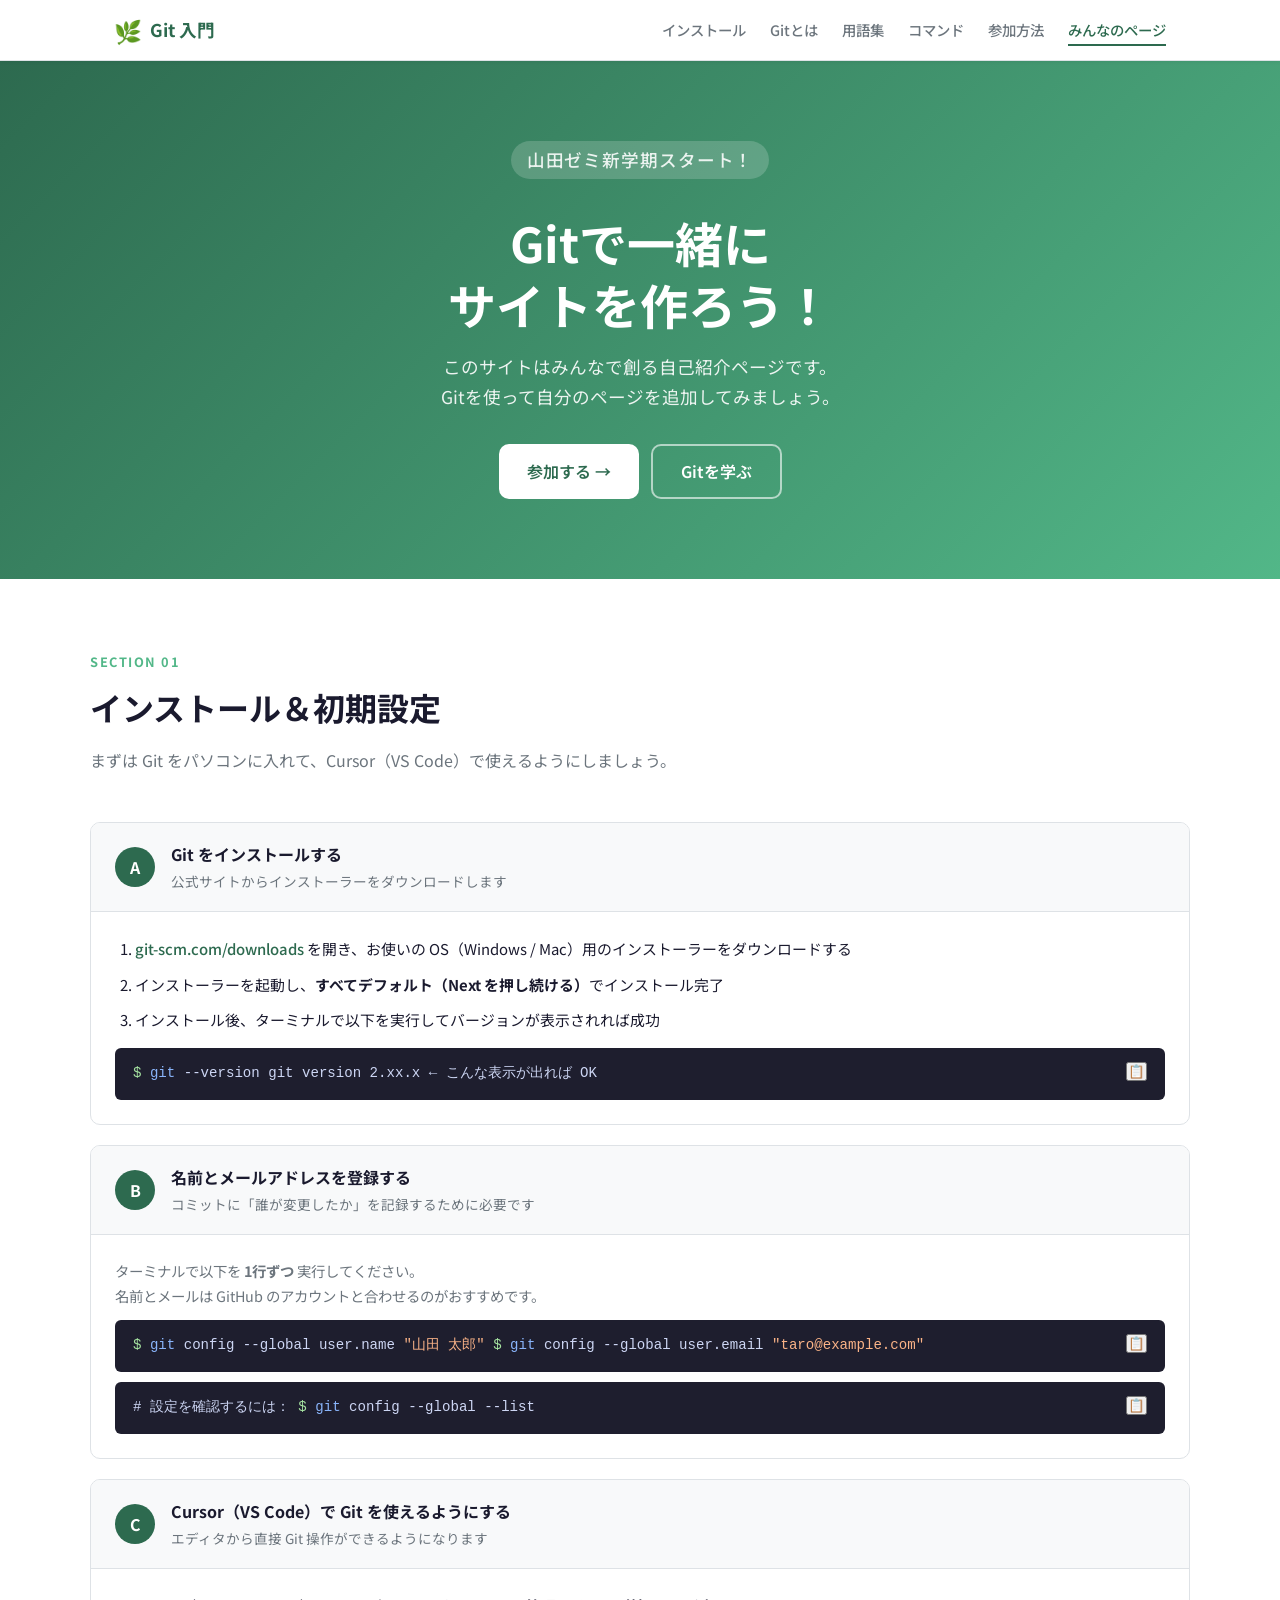
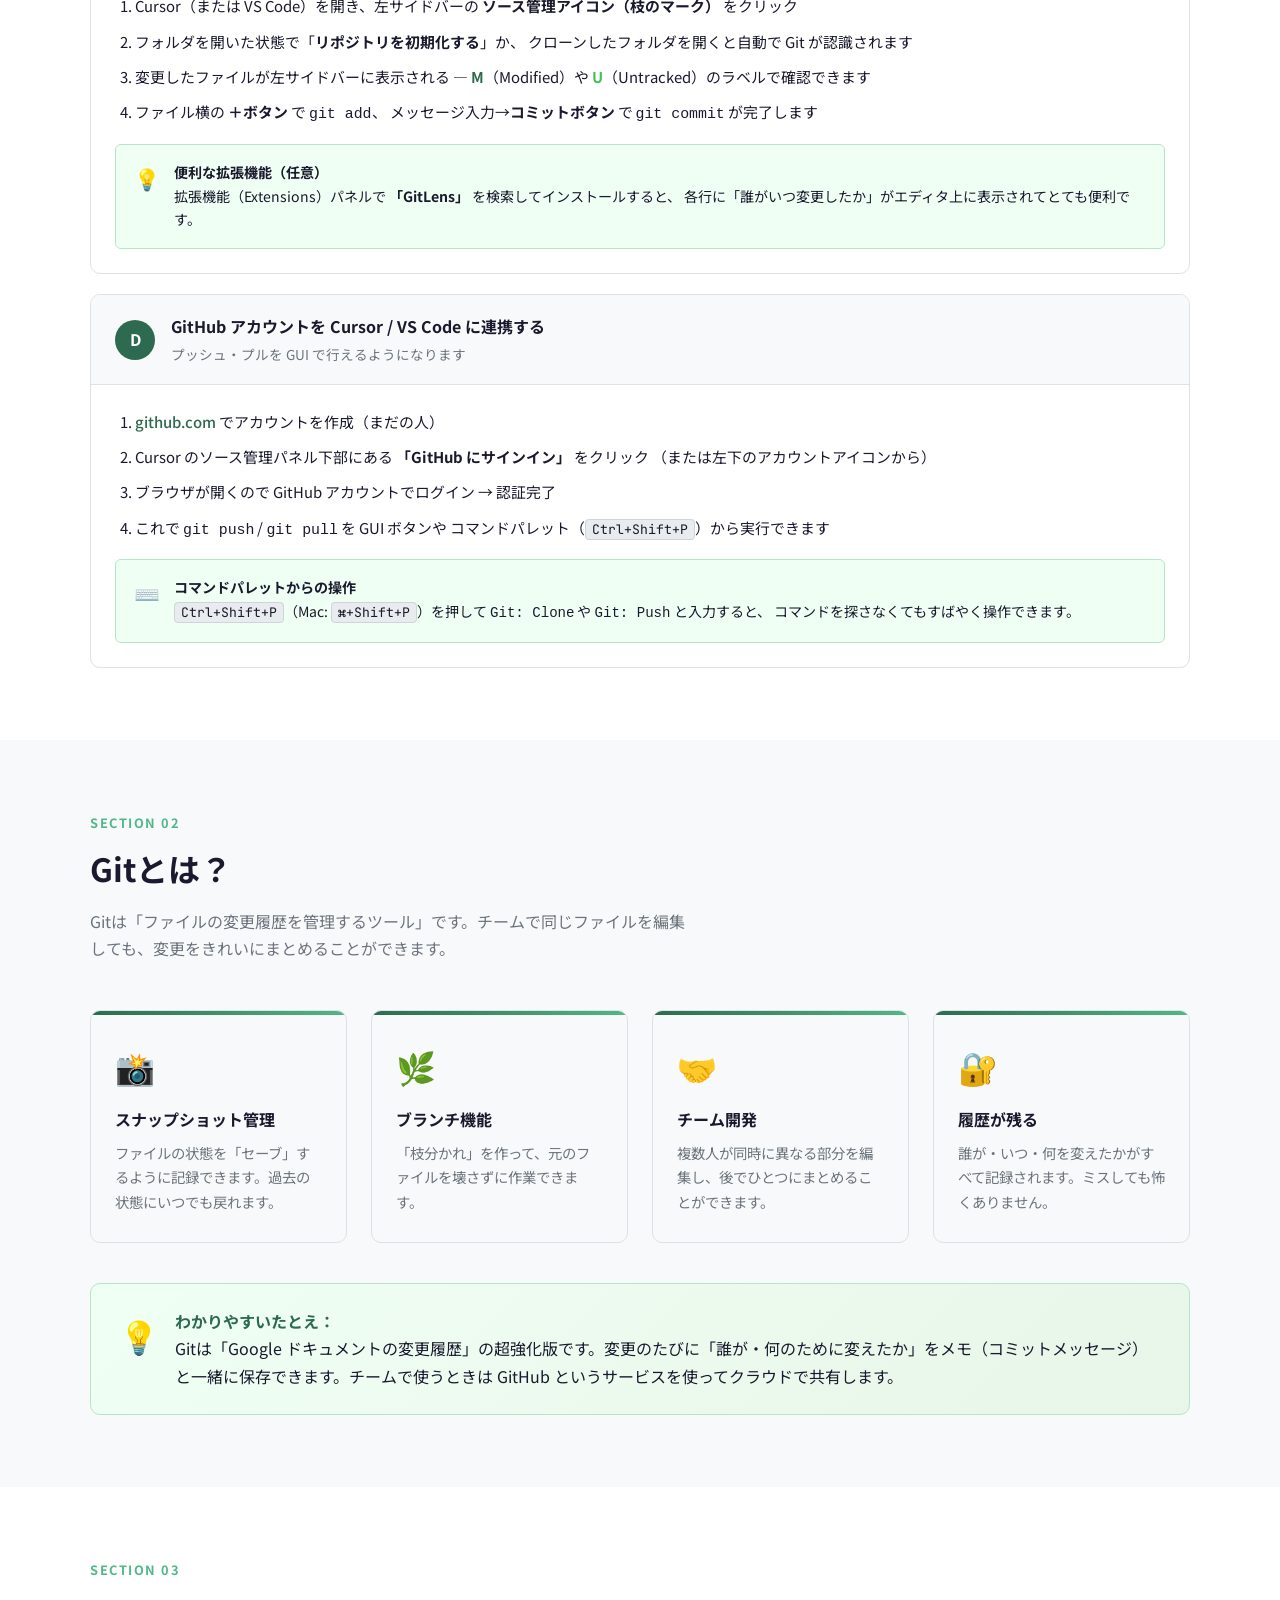
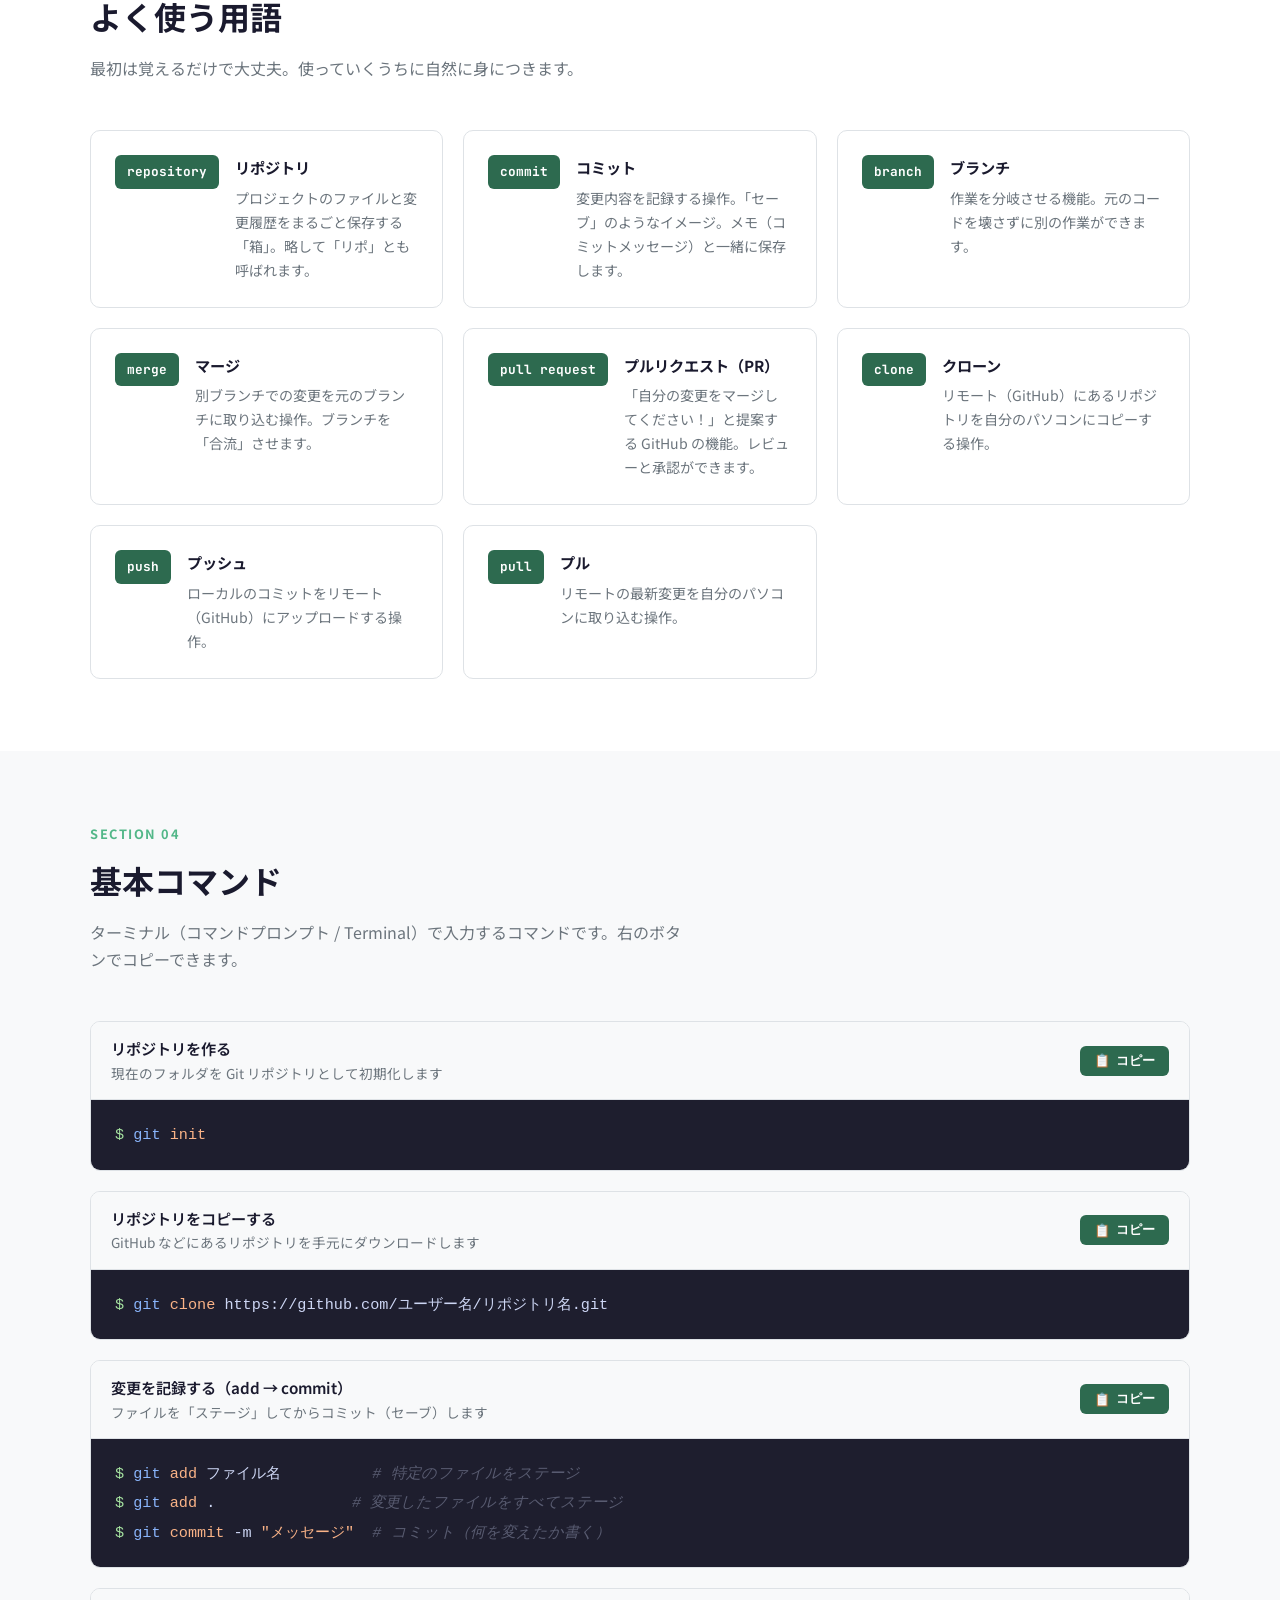
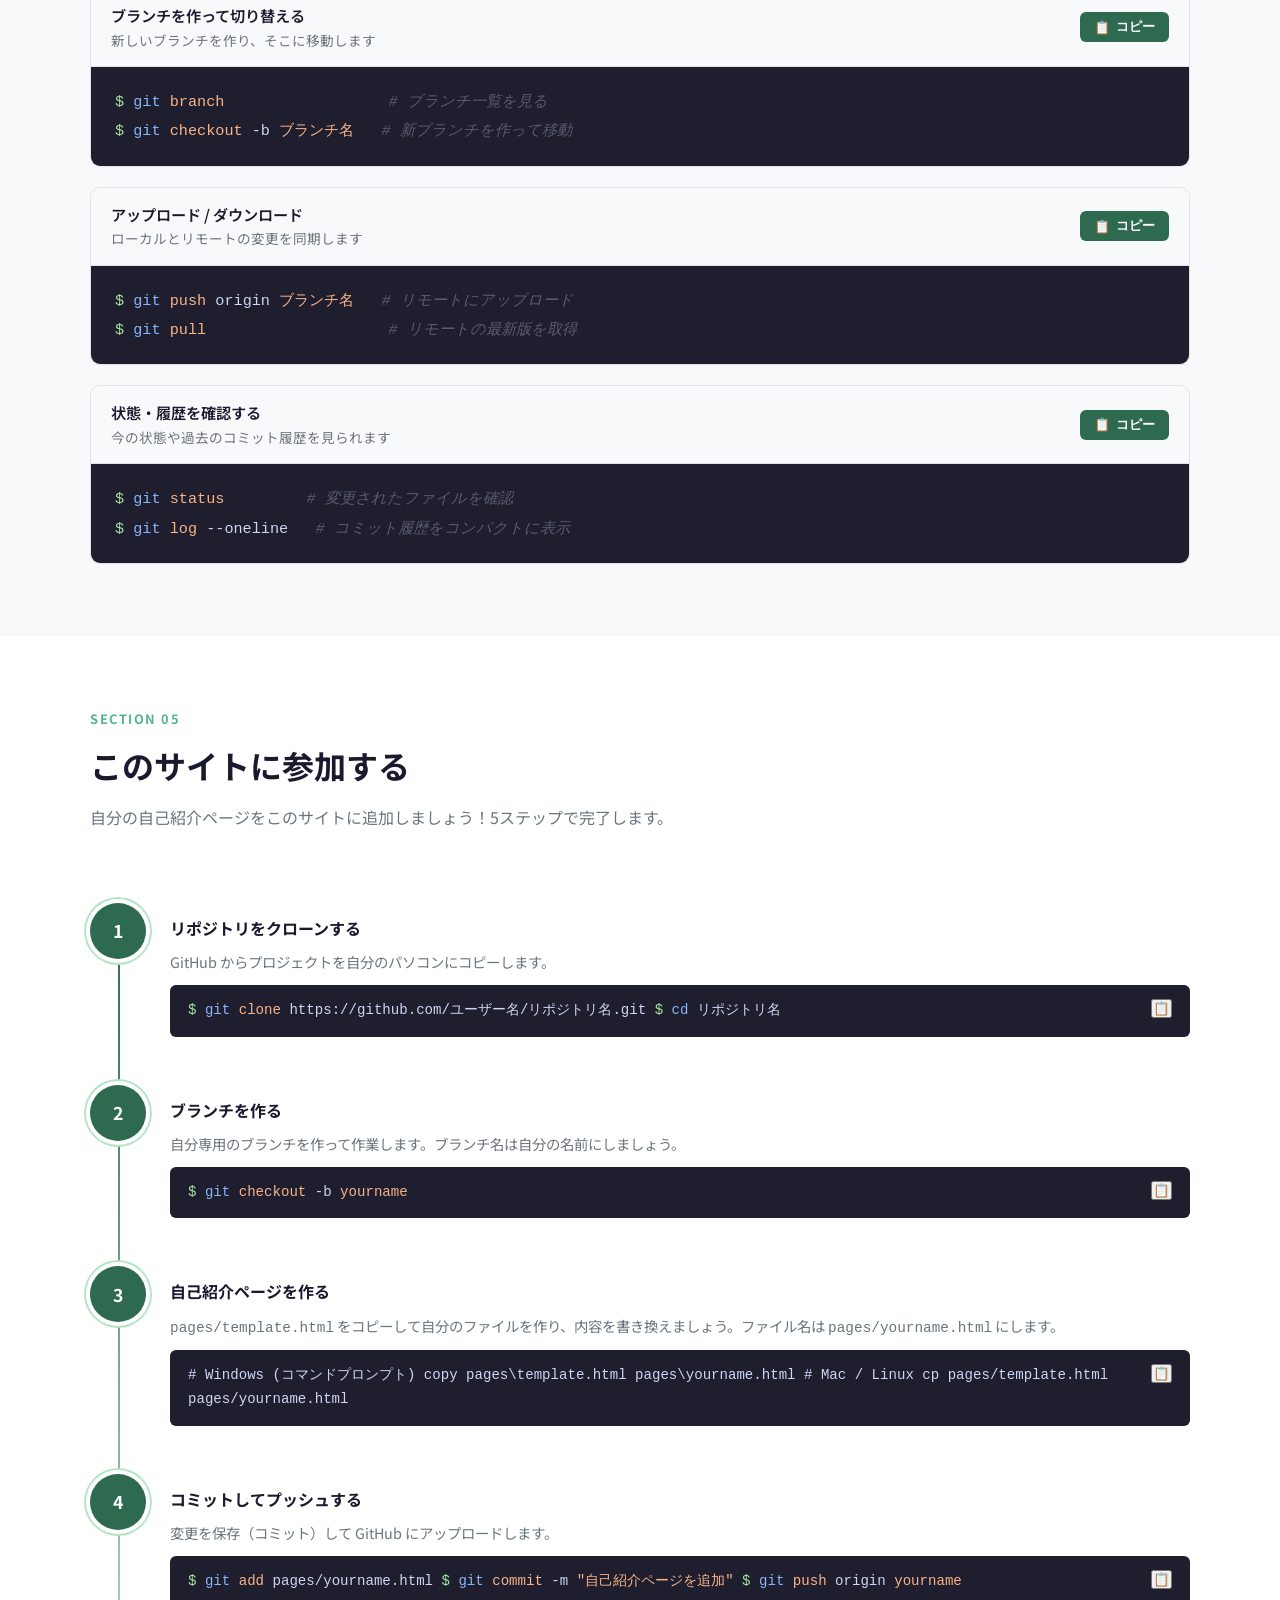
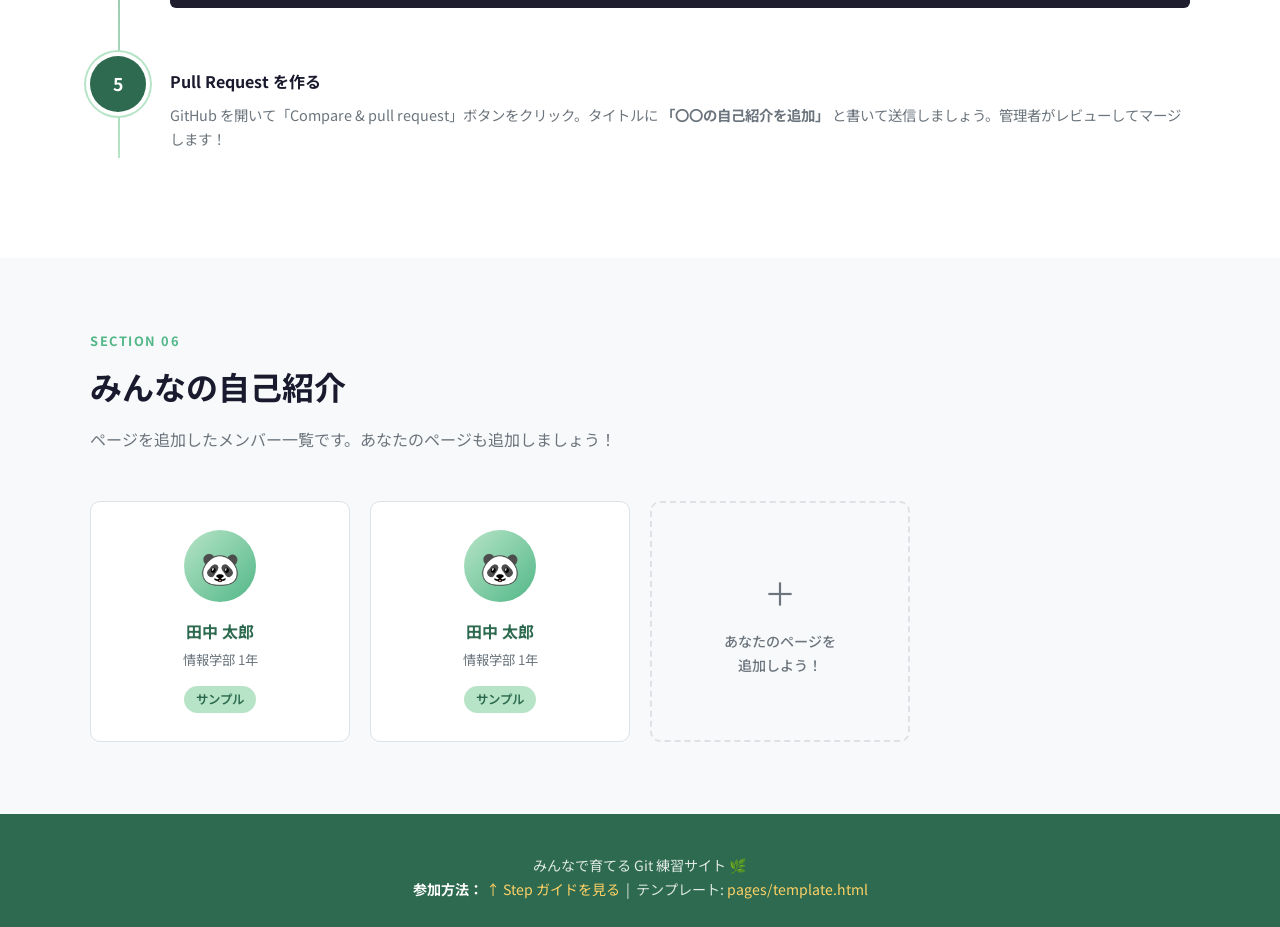
==== commit 911bd78c: "テンプレートを追加" ====
--- a/index.html
+++ b/index.html
@@ -487,6 +487,13 @@
         <span class="member-tag">サンプル</span>
       </a>
 
+      <a href="pages/example.html" class="member-card">
+        <div class="member-avatar">🐼</div>
+        <div class="member-name">田中 太郎</div>
+        <div class="member-meta">情報学部 1年</div>
+        <span class="member-tag">サンプル</span>
+      </a>
+
       <!-- あなたのカードをここに追加！ -->
       <div class="member-card member-card-add">
         <div class="add-icon">＋</div>
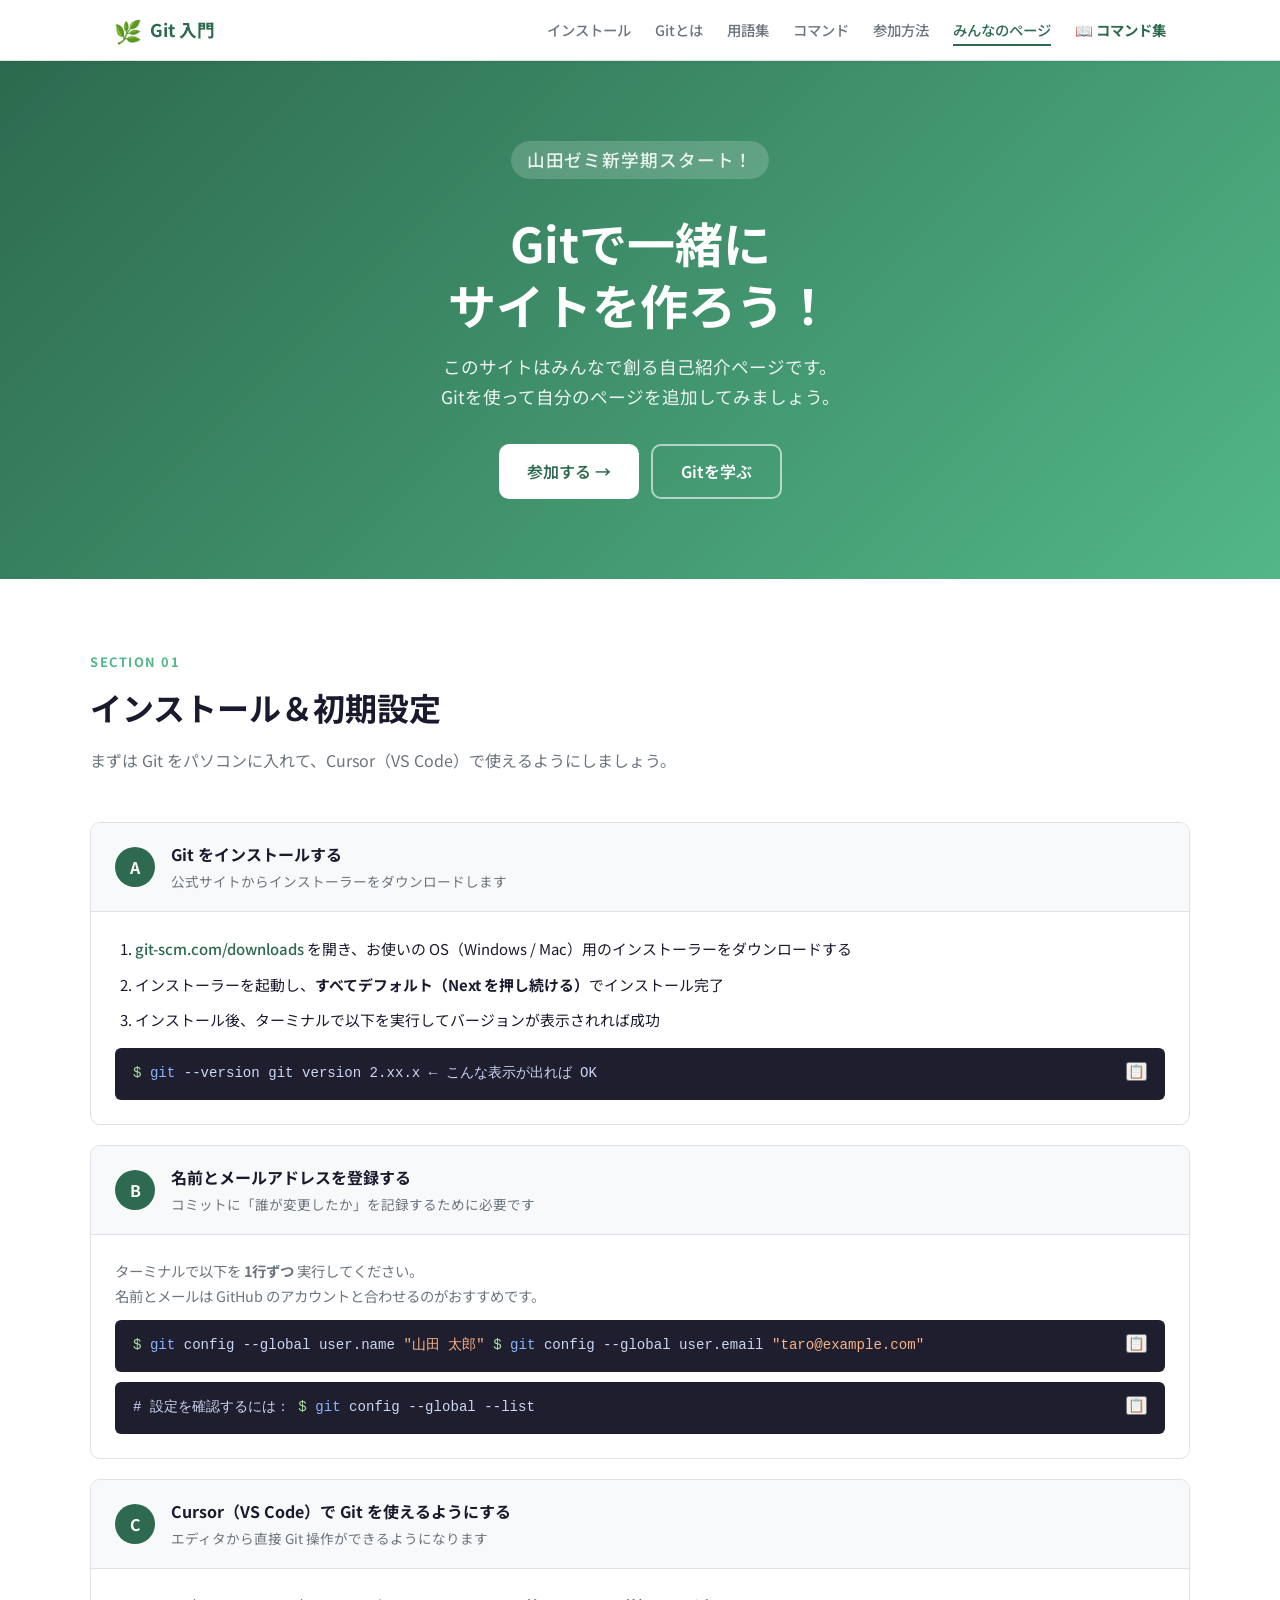
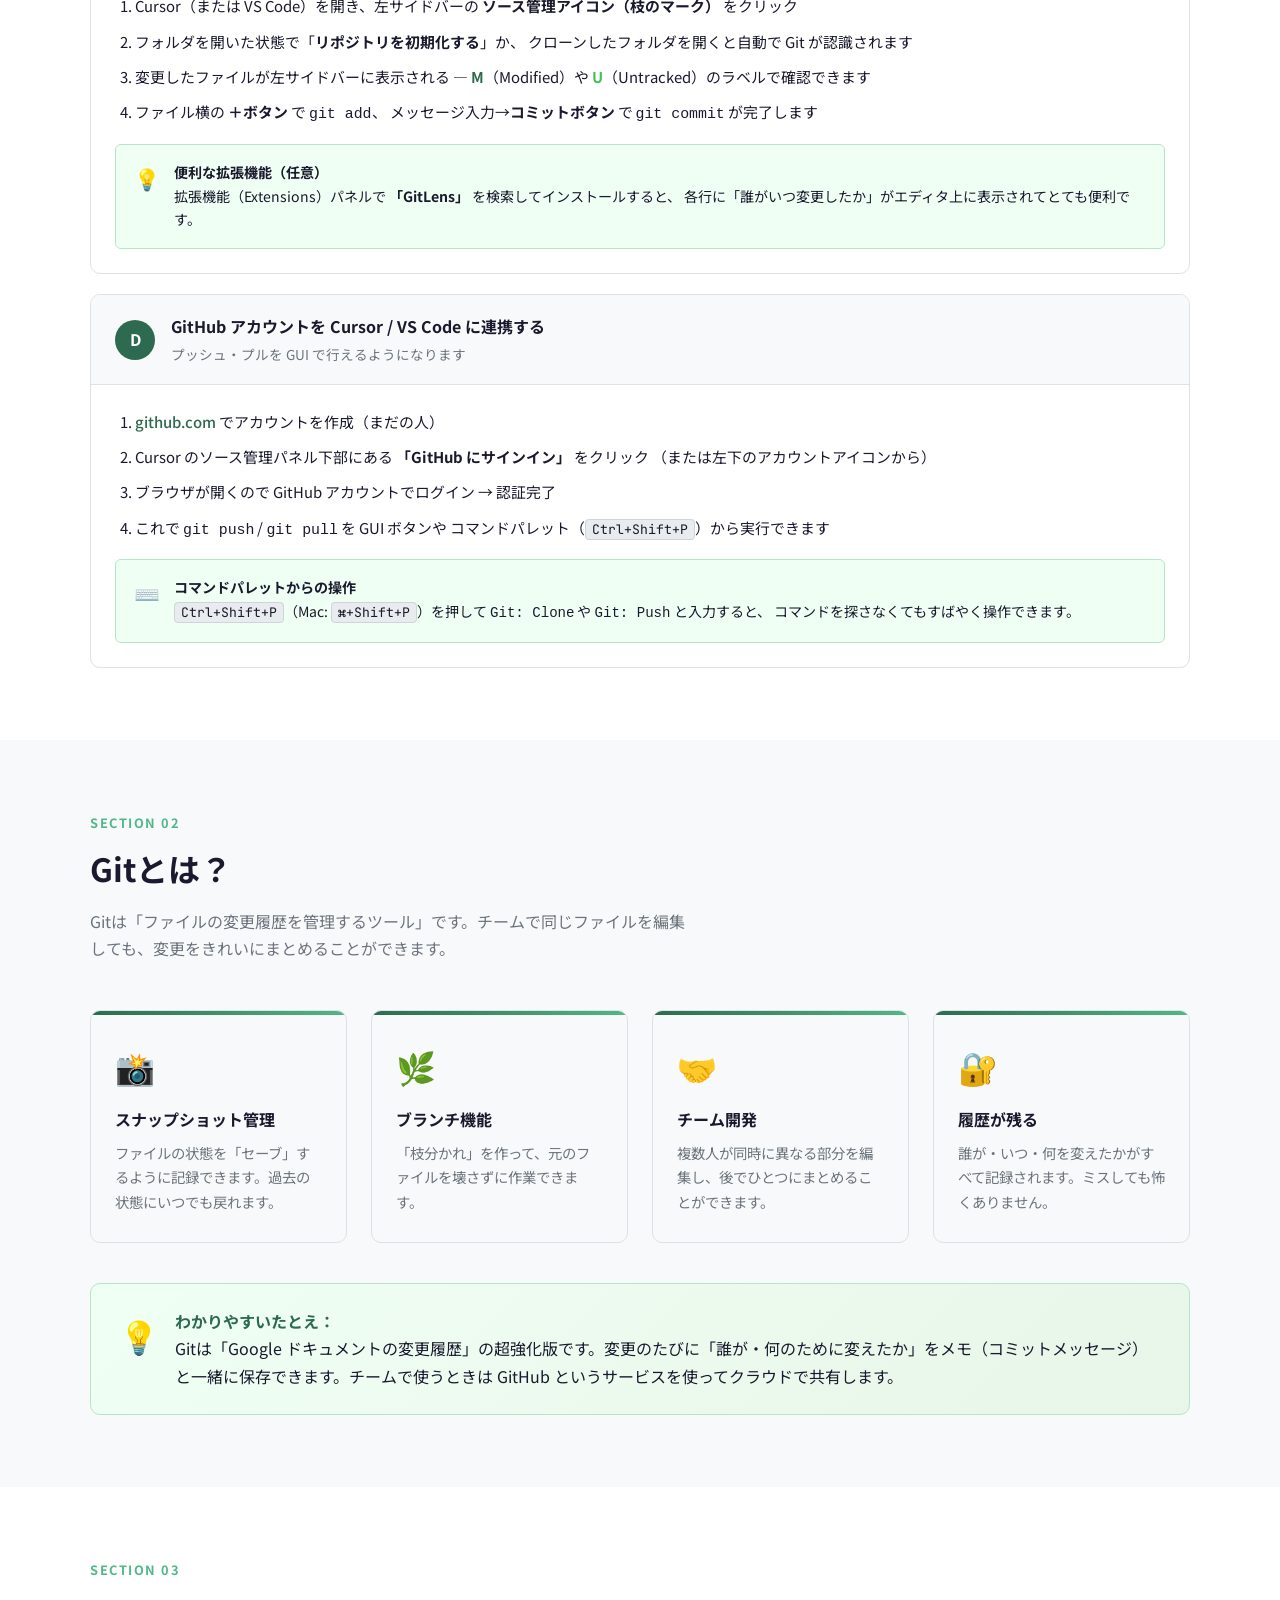
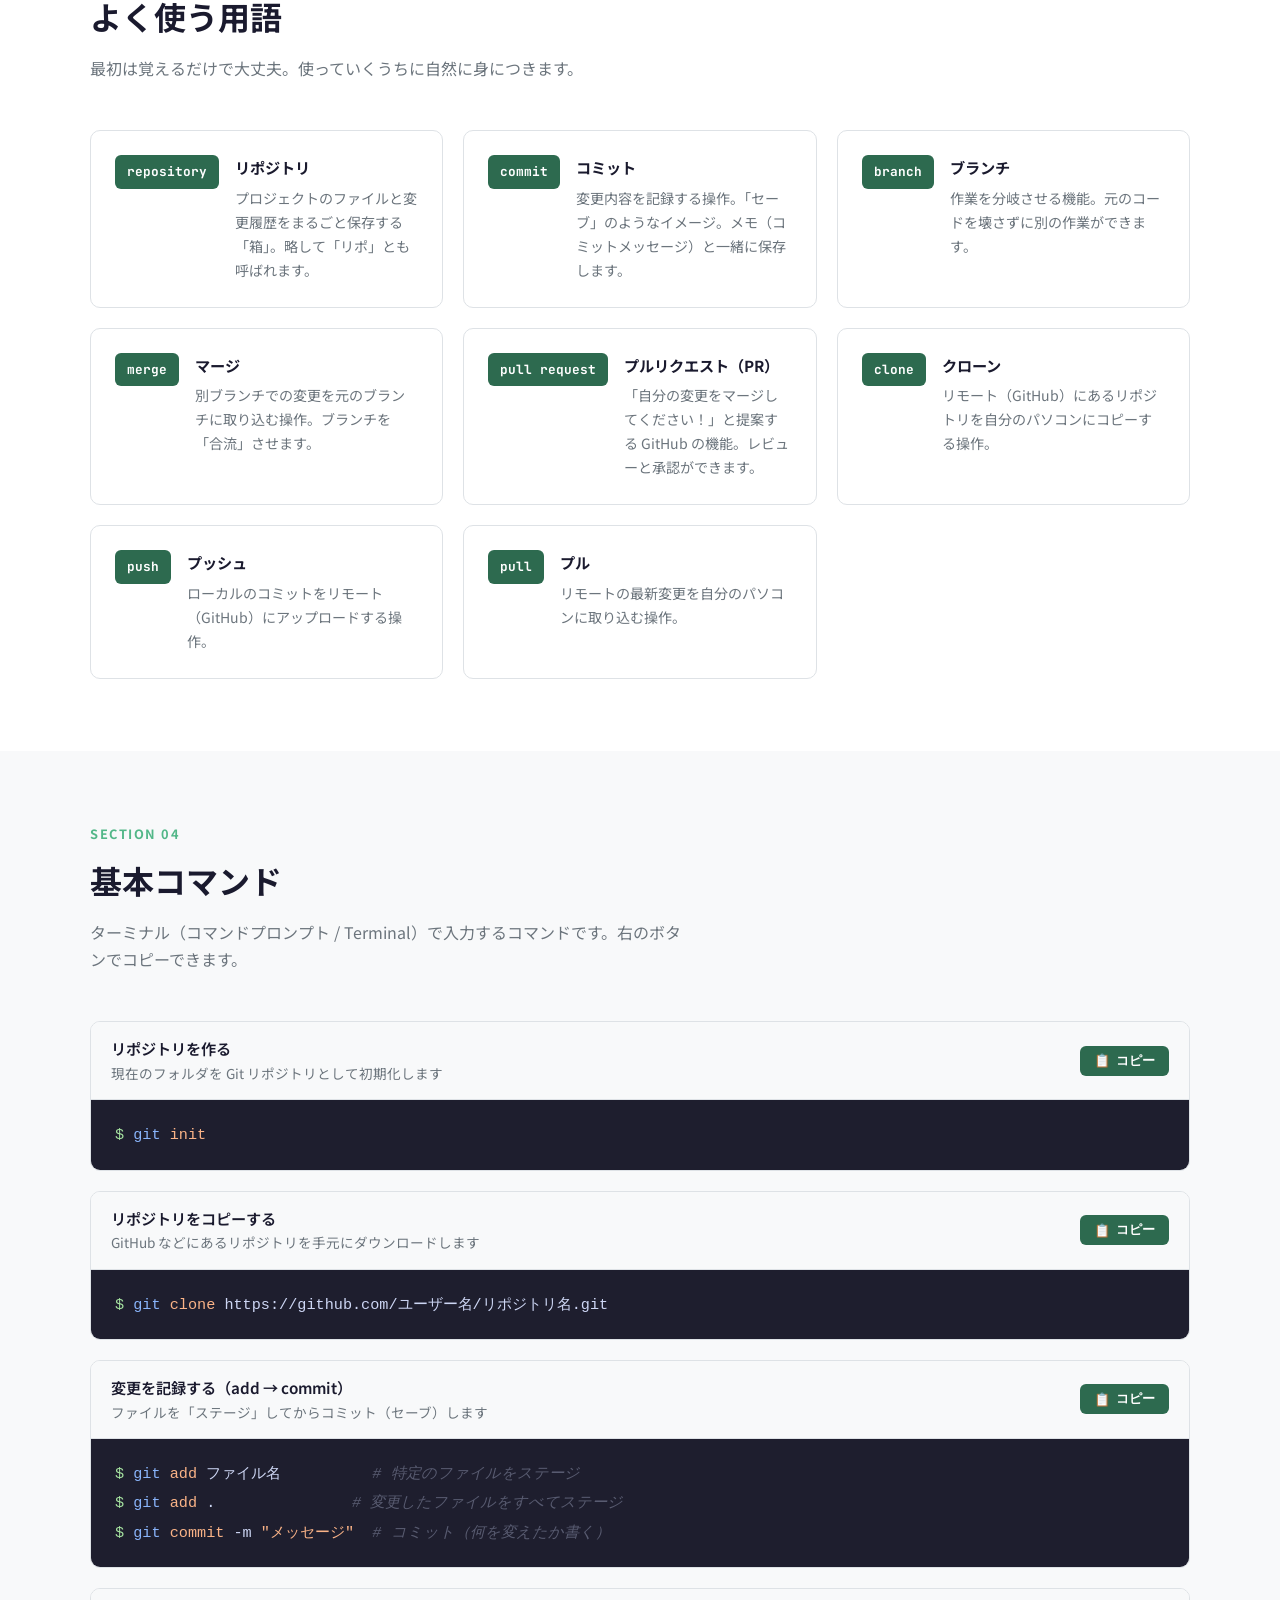
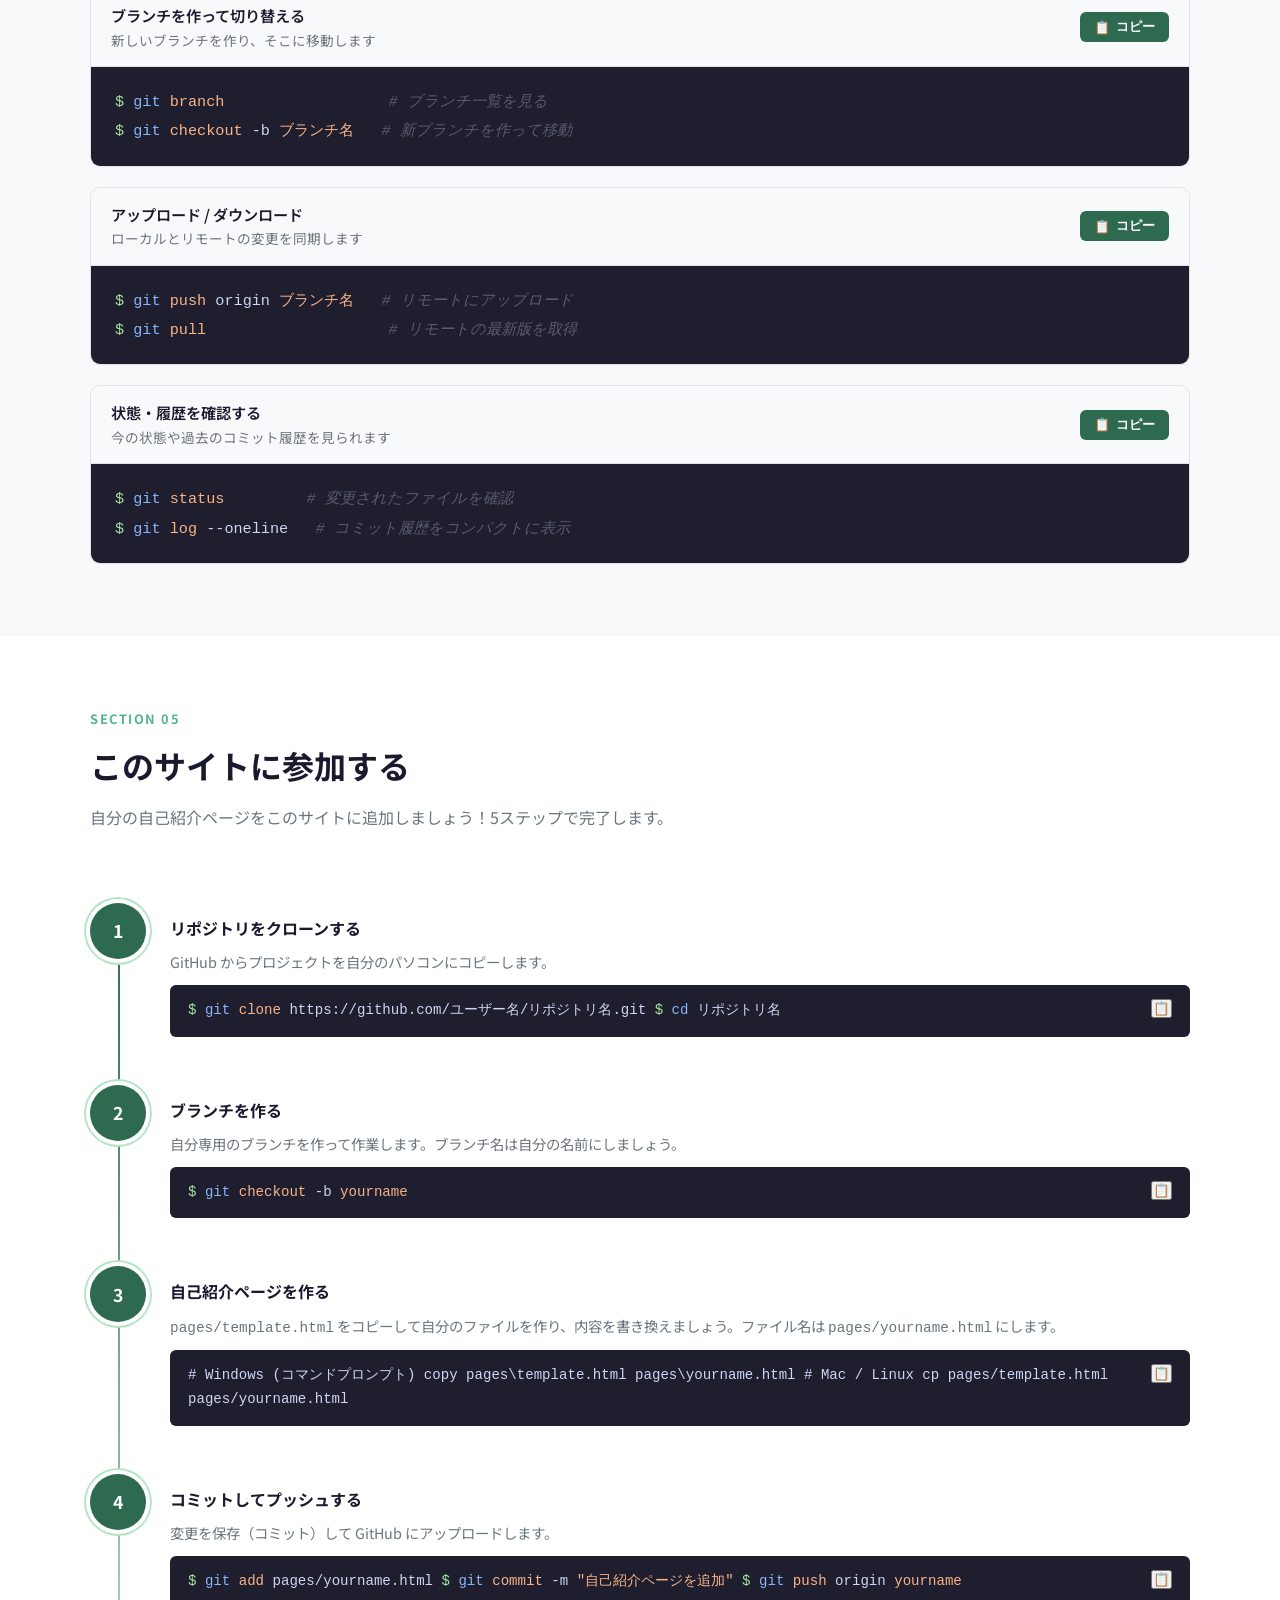
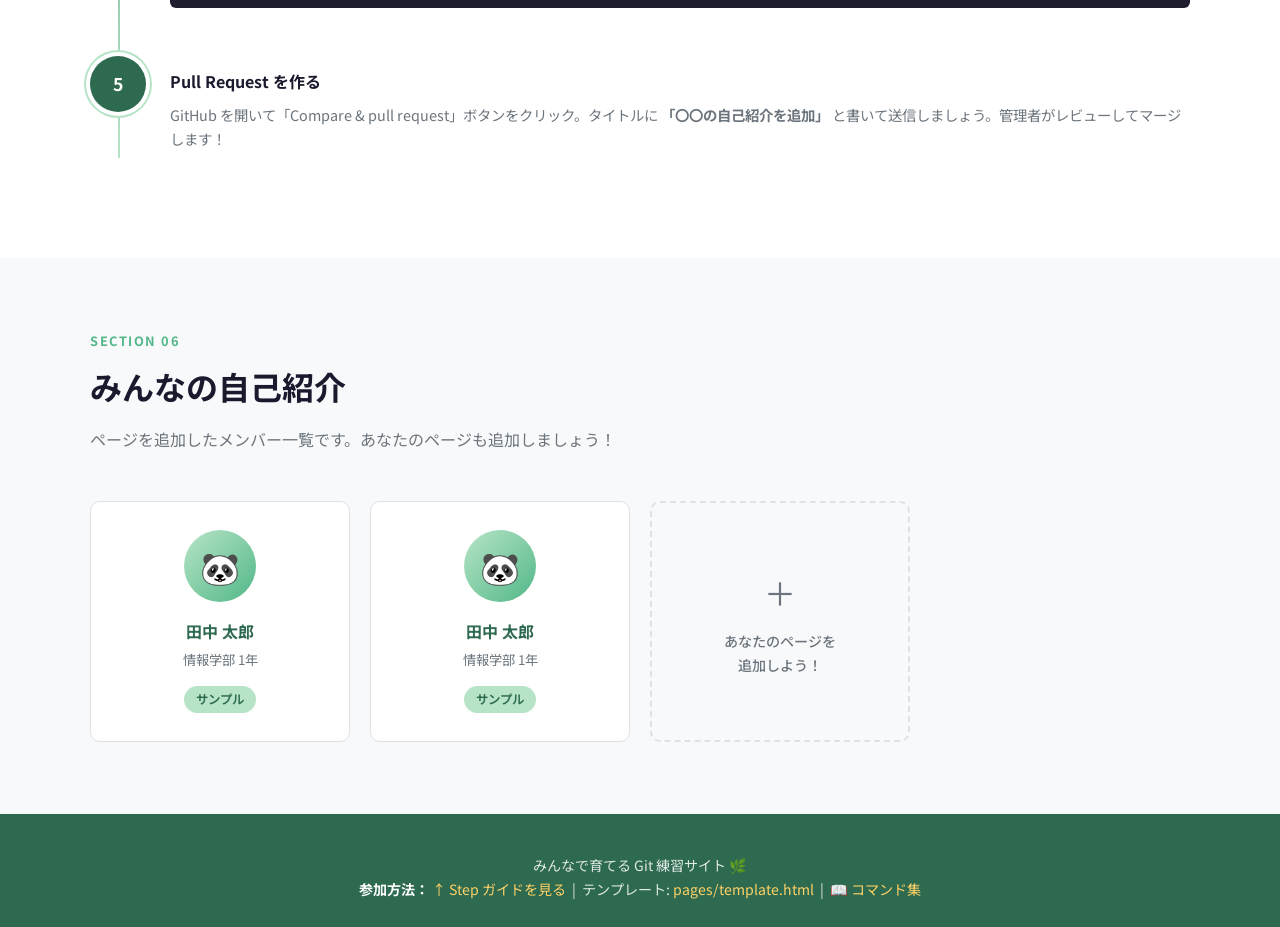
==== commit bd3a8e84: "gitコマンド集を追加" ====
--- a/index.html
+++ b/index.html
@@ -25,6 +25,7 @@
       <li><a href="#commands">コマンド</a></li>
       <li><a href="#how-to-join">参加方法</a></li>
       <li><a href="#members">みんなのページ</a></li>
+      <li><a href="pages/git-commands.html" style="color:var(--color-primary);font-weight:700">📖 コマンド集</a></li>
     </ul>
   </div>
 </nav>
@@ -507,7 +508,7 @@
 <!-- Footer -->
 <footer class="footer">
   <p>みんなで育てる Git 練習サイト 🌿<br>
-  <strong>参加方法：</strong> <a href="#how-to-join">↑ Step ガイドを見る</a> &nbsp;|&nbsp; テンプレート: <a href="pages/template.html">pages/template.html</a></p>
+  <strong>参加方法：</strong> <a href="#how-to-join">↑ Step ガイドを見る</a> &nbsp;|&nbsp; テンプレート: <a href="pages/template.html">pages/template.html</a> &nbsp;|&nbsp; <a href="pages/git-commands.html">📖 コマンド集</a></p>
 </footer>
 
 <script src="js/main.js"></script>
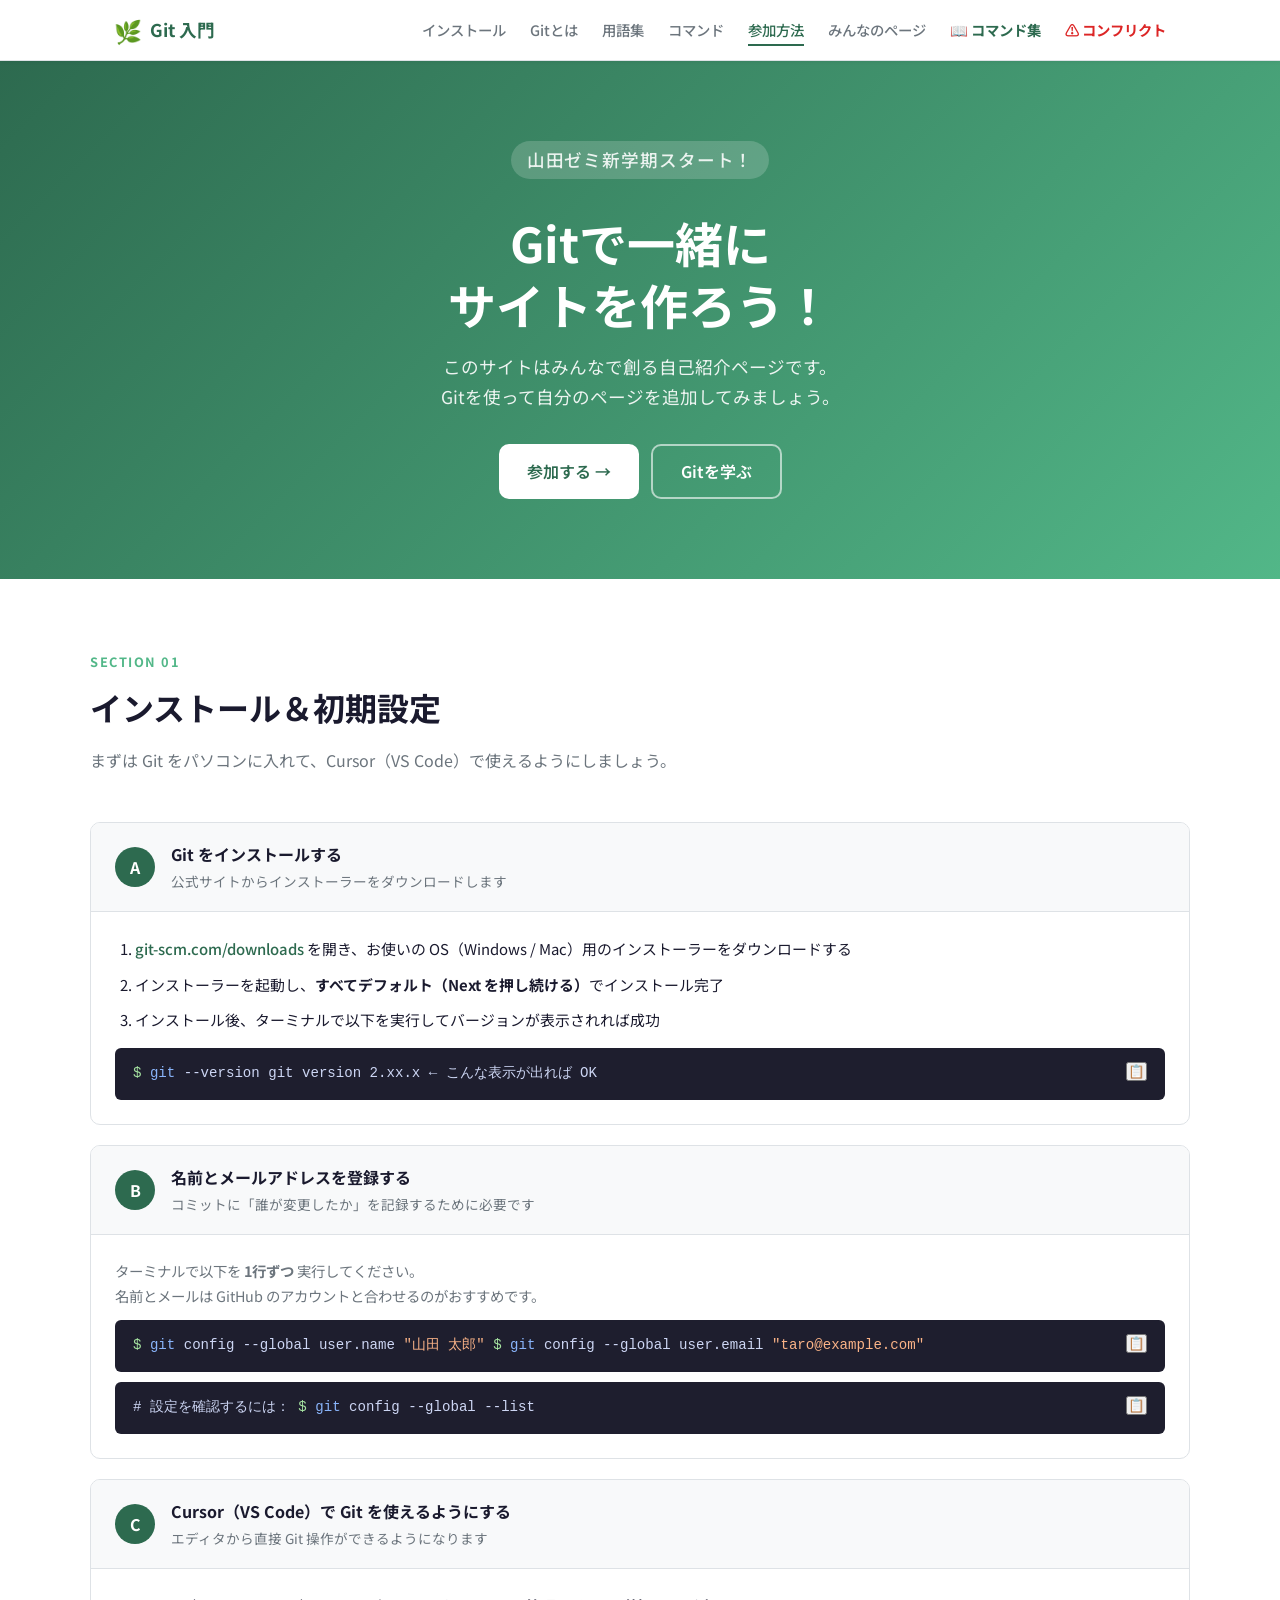
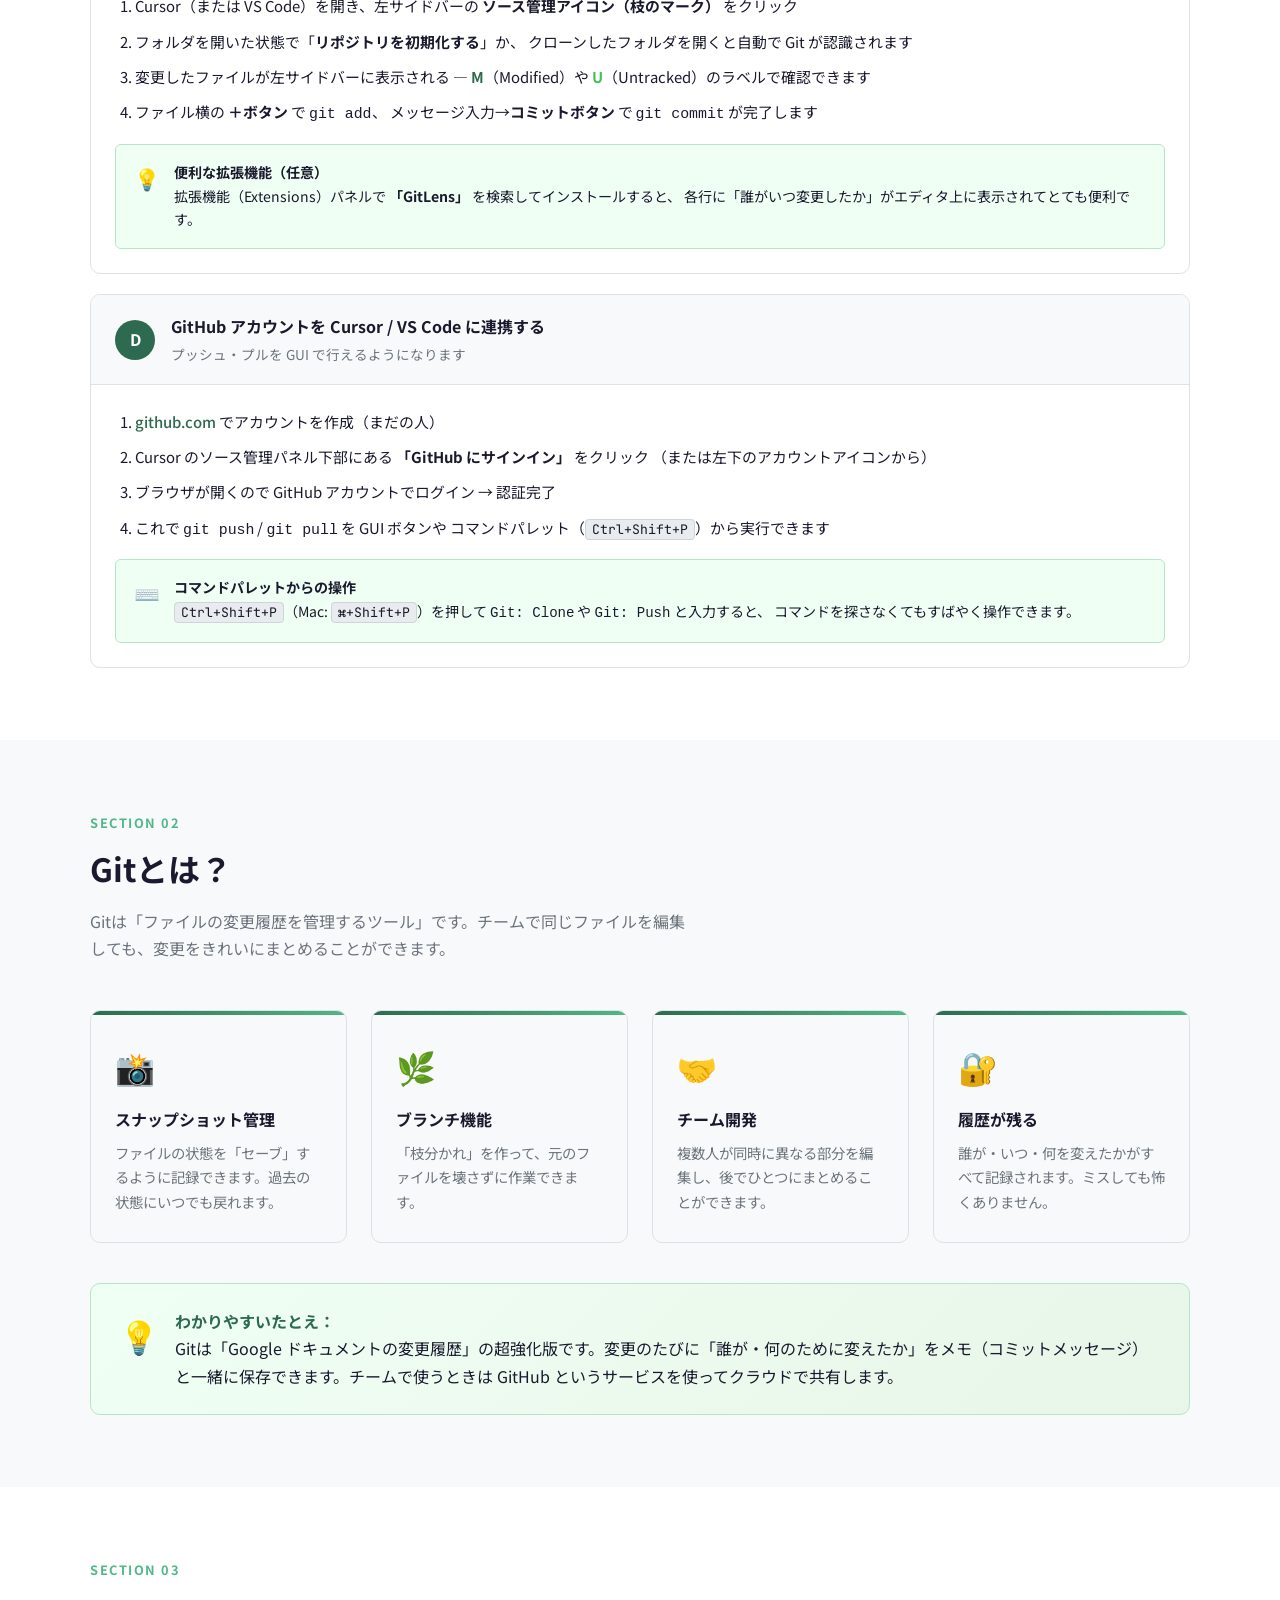
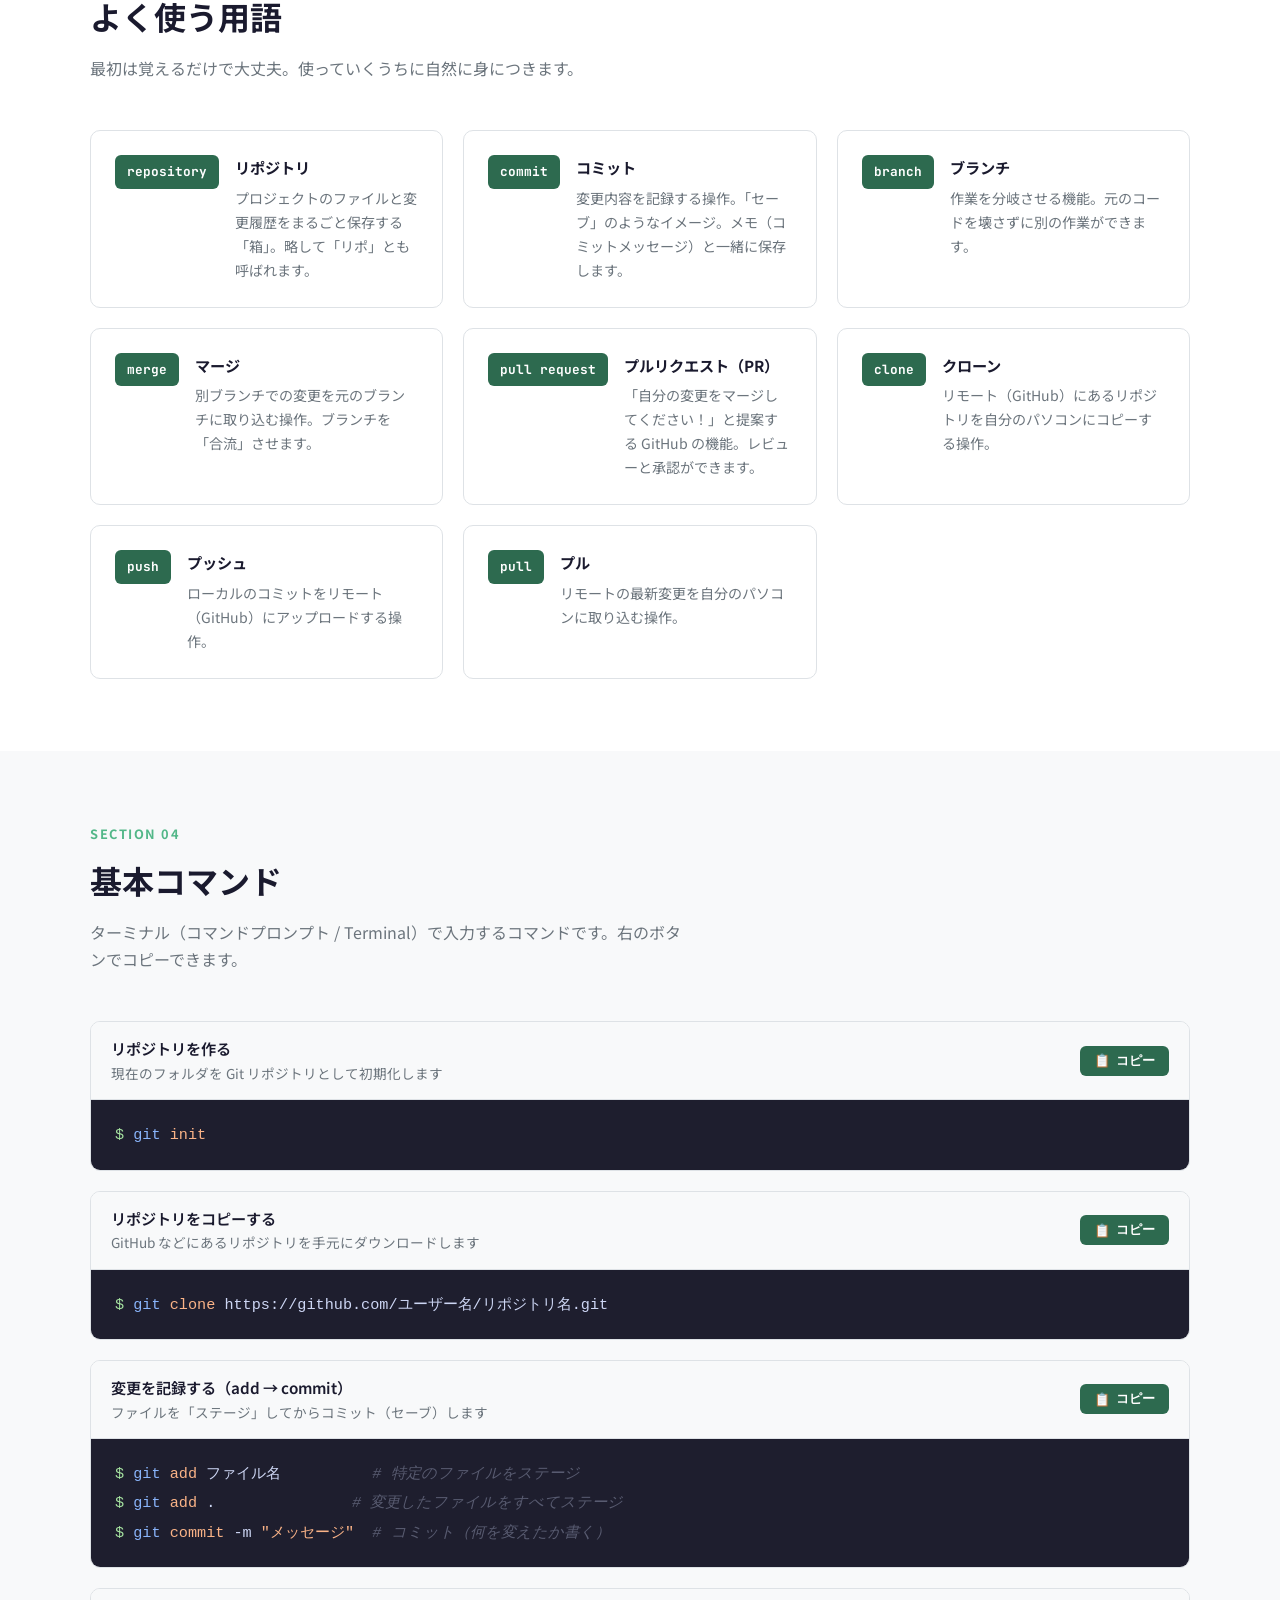
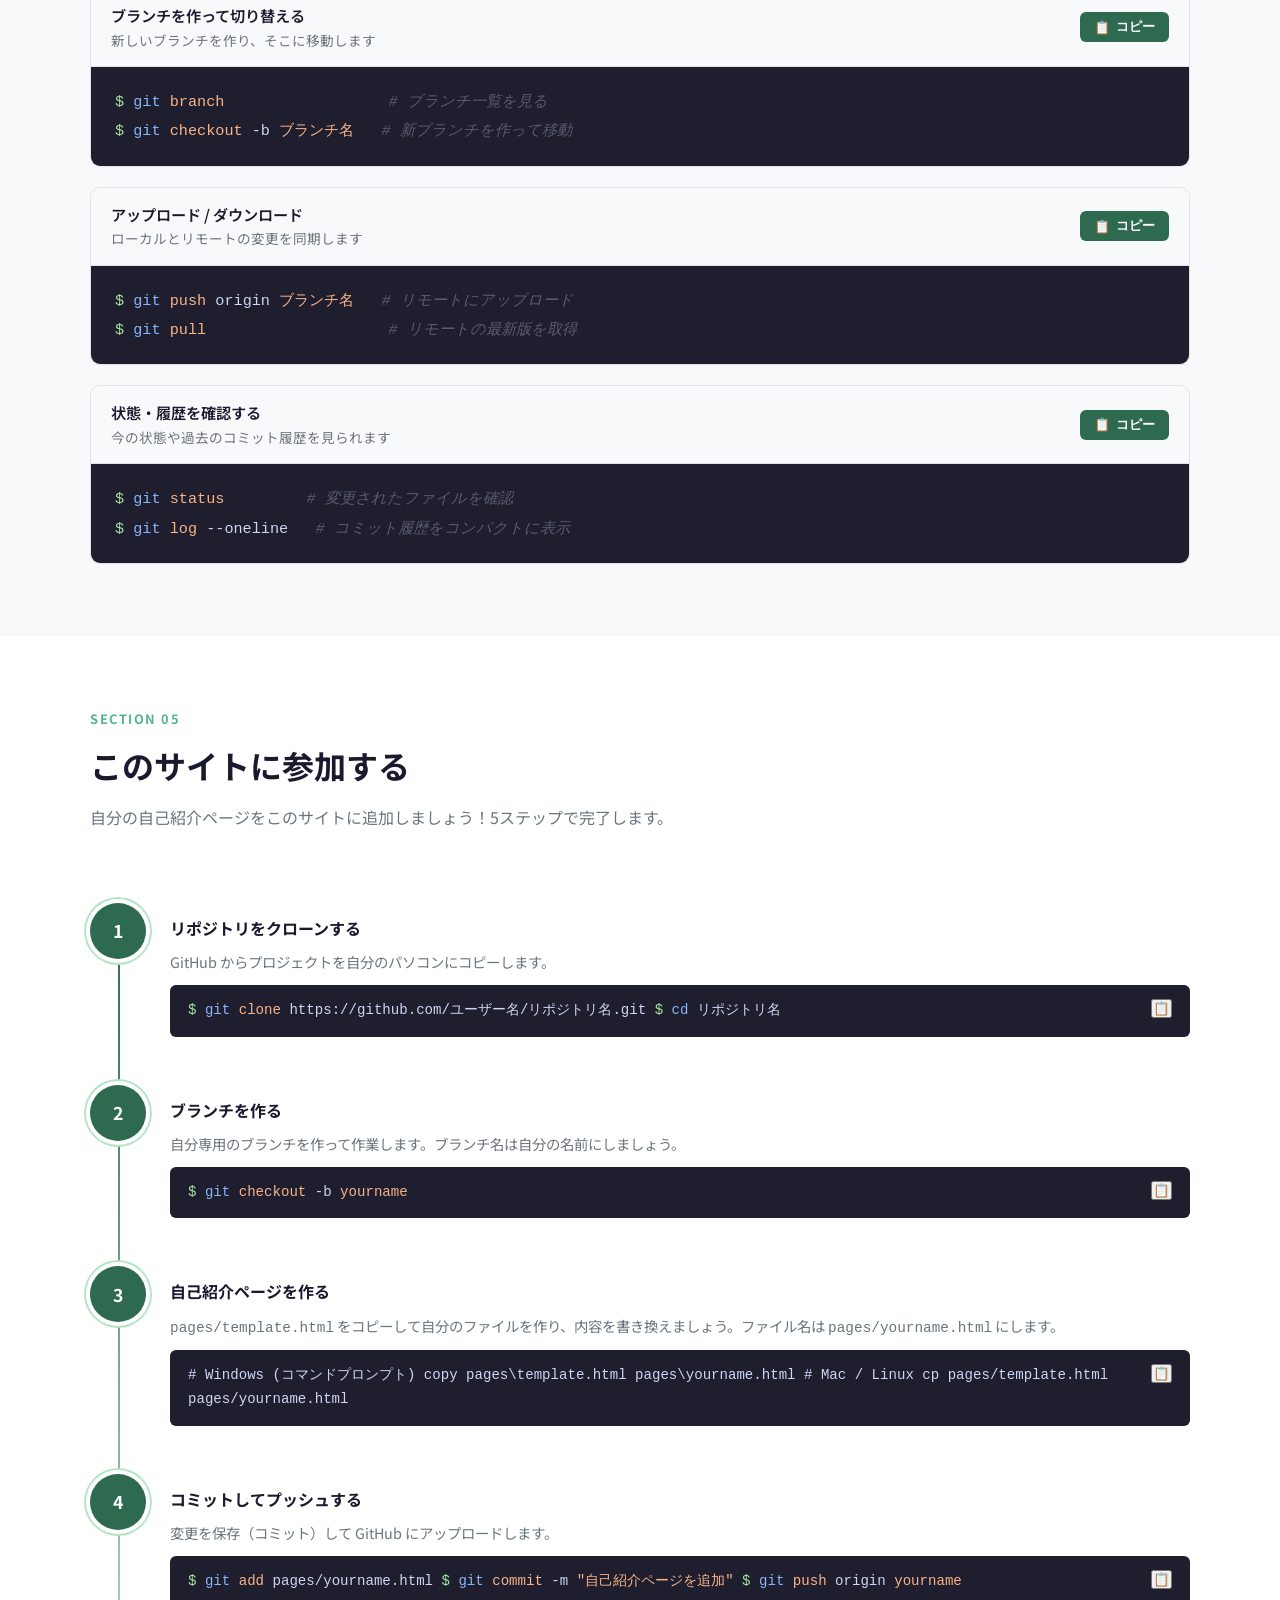
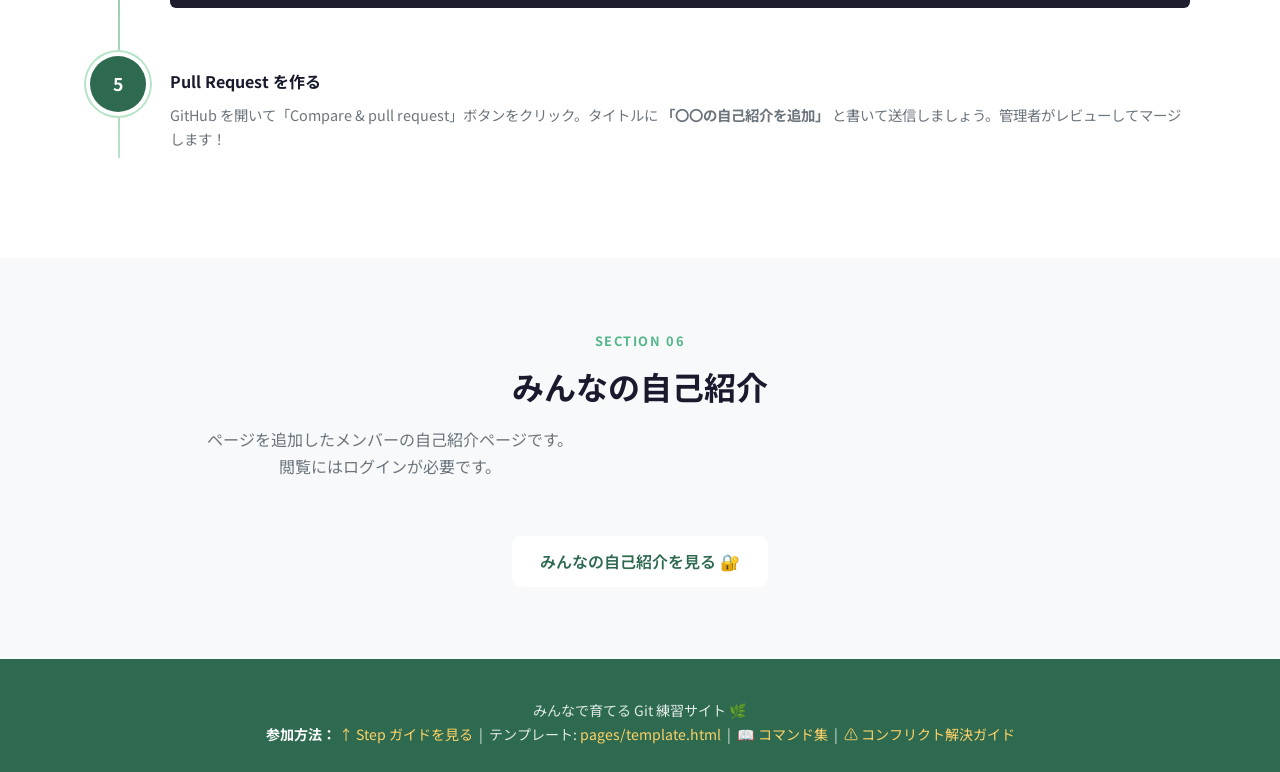
==== commit 8889f3ae: "ログイン機能を追加" ====
--- a/index.html
+++ b/index.html
@@ -26,6 +26,7 @@
       <li><a href="#how-to-join">参加方法</a></li>
       <li><a href="#members">みんなのページ</a></li>
       <li><a href="pages/git-commands.html" style="color:var(--color-primary);font-weight:700">📖 コマンド集</a></li>
+      <li><a href="pages/git-conflict.html" style="color:#DC2626;font-weight:700">⚠️ コンフリクト</a></li>
     </ul>
   </div>
 </nav>
@@ -473,42 +474,18 @@
 
 <!-- ⑤  メンバー一覧 -->
 <section class="section" id="members">
-  <div class="container">
+  <div class="container" style="text-align:center;">
     <p class="section-label">Section 06</p>
     <h2 class="section-title">みんなの自己紹介</h2>
-    <p class="section-desc">ページを追加したメンバー一覧です。あなたのページも追加しましょう！</p>
-
-    <div class="members-grid">
-
-      <!-- サンプルメンバー -->
-      <a href="pages/example.html" class="member-card">
-        <div class="member-avatar">🐼</div>
-        <div class="member-name">田中 太郎</div>
-        <div class="member-meta">情報学部 1年</div>
-        <span class="member-tag">サンプル</span>
-      </a>
-
-      <a href="pages/example.html" class="member-card">
-        <div class="member-avatar">🐼</div>
-        <div class="member-name">田中 太郎</div>
-        <div class="member-meta">情報学部 1年</div>
-        <span class="member-tag">サンプル</span>
-      </a>
-
-      <!-- あなたのカードをここに追加！ -->
-      <div class="member-card member-card-add">
-        <div class="add-icon">＋</div>
-        <p>あなたのページを<br>追加しよう！</p>
-      </div>
-
-    </div>
+    <p class="section-desc">ページを追加したメンバーの自己紹介ページです。<br>閲覧にはログインが必要です。</p>
+    <a href="pages/members.html" class="btn btn-primary" style="margin-top:8px;">みんなの自己紹介を見る 🔐</a>
   </div>
 </section>
 
 <!-- Footer -->
 <footer class="footer">
   <p>みんなで育てる Git 練習サイト 🌿<br>
-  <strong>参加方法：</strong> <a href="#how-to-join">↑ Step ガイドを見る</a> &nbsp;|&nbsp; テンプレート: <a href="pages/template.html">pages/template.html</a> &nbsp;|&nbsp; <a href="pages/git-commands.html">📖 コマンド集</a></p>
+  <strong>参加方法：</strong> <a href="#how-to-join">↑ Step ガイドを見る</a> &nbsp;|&nbsp; テンプレート: <a href="pages/template.html">pages/template.html</a> &nbsp;|&nbsp; <a href="pages/git-commands.html">📖 コマンド集</a> &nbsp;|&nbsp; <a href="pages/git-conflict.html">⚠️ コンフリクト解決ガイド</a></p>
 </footer>
 
 <script src="js/main.js"></script>
--- a/css/style.css
+++ b/css/style.css
@@ -628,6 +628,94 @@
 .edit-hint span { font-size: 1.1rem; }
 
 /* ========================================
+   Login Modal
+   ======================================== */
+.login-overlay {
+  position: fixed;
+  inset: 0;
+  background: rgba(0, 0, 0, 0.55);
+  z-index: 1000;
+  display: flex;
+  align-items: center;
+  justify-content: center;
+  padding: 20px;
+  backdrop-filter: blur(4px);
+}
+.login-modal {
+  background: var(--color-surface);
+  border-radius: 16px;
+  padding: 40px 36px;
+  width: 100%;
+  max-width: 400px;
+  box-shadow: 0 8px 40px rgba(0,0,0,0.2);
+}
+.login-modal-header {
+  text-align: center;
+  margin-bottom: 28px;
+}
+.login-icon { font-size: 2.4rem; display: block; margin-bottom: 12px; }
+.login-modal-header h2 {
+  font-size: 1.3rem;
+  font-weight: 700;
+  margin-bottom: 8px;
+  color: var(--color-text);
+}
+.login-modal-header p {
+  font-size: 0.88rem;
+  color: var(--color-text-muted);
+}
+.login-form { display: flex; flex-direction: column; gap: 16px; }
+.login-field { display: flex; flex-direction: column; gap: 6px; }
+.login-field label {
+  font-size: 0.88rem;
+  font-weight: 600;
+  color: var(--color-text);
+}
+.login-field input {
+  padding: 10px 14px;
+  border: 1.5px solid var(--color-border);
+  border-radius: var(--radius-sm);
+  font-size: 1rem;
+  font-family: inherit;
+  color: var(--color-text);
+  background: var(--color-bg);
+  transition: border-color var(--transition);
+  outline: none;
+}
+.login-field input:focus { border-color: var(--color-primary); }
+.login-error {
+  color: #e03131;
+  font-size: 0.85rem;
+  font-weight: 500;
+  text-align: center;
+}
+.login-submit-btn {
+  width: 100%;
+  justify-content: center;
+  background: var(--color-primary);
+  color: white;
+  padding: 12px;
+  font-size: 1rem;
+  border-radius: var(--radius-sm);
+  cursor: pointer;
+  border: none;
+}
+.login-submit-btn:hover { background: var(--color-primary-light); }
+.login-cancel-btn {
+  width: 100%;
+  background: none;
+  border: 1.5px solid var(--color-border);
+  border-radius: var(--radius-sm);
+  padding: 10px;
+  font-size: 0.9rem;
+  color: var(--color-text-muted);
+  cursor: pointer;
+  font-family: inherit;
+  transition: background var(--transition);
+}
+.login-cancel-btn:hover { background: var(--color-bg); }
+
+/* ========================================
    Responsive
    ======================================== */
 @media (max-width: 640px) {
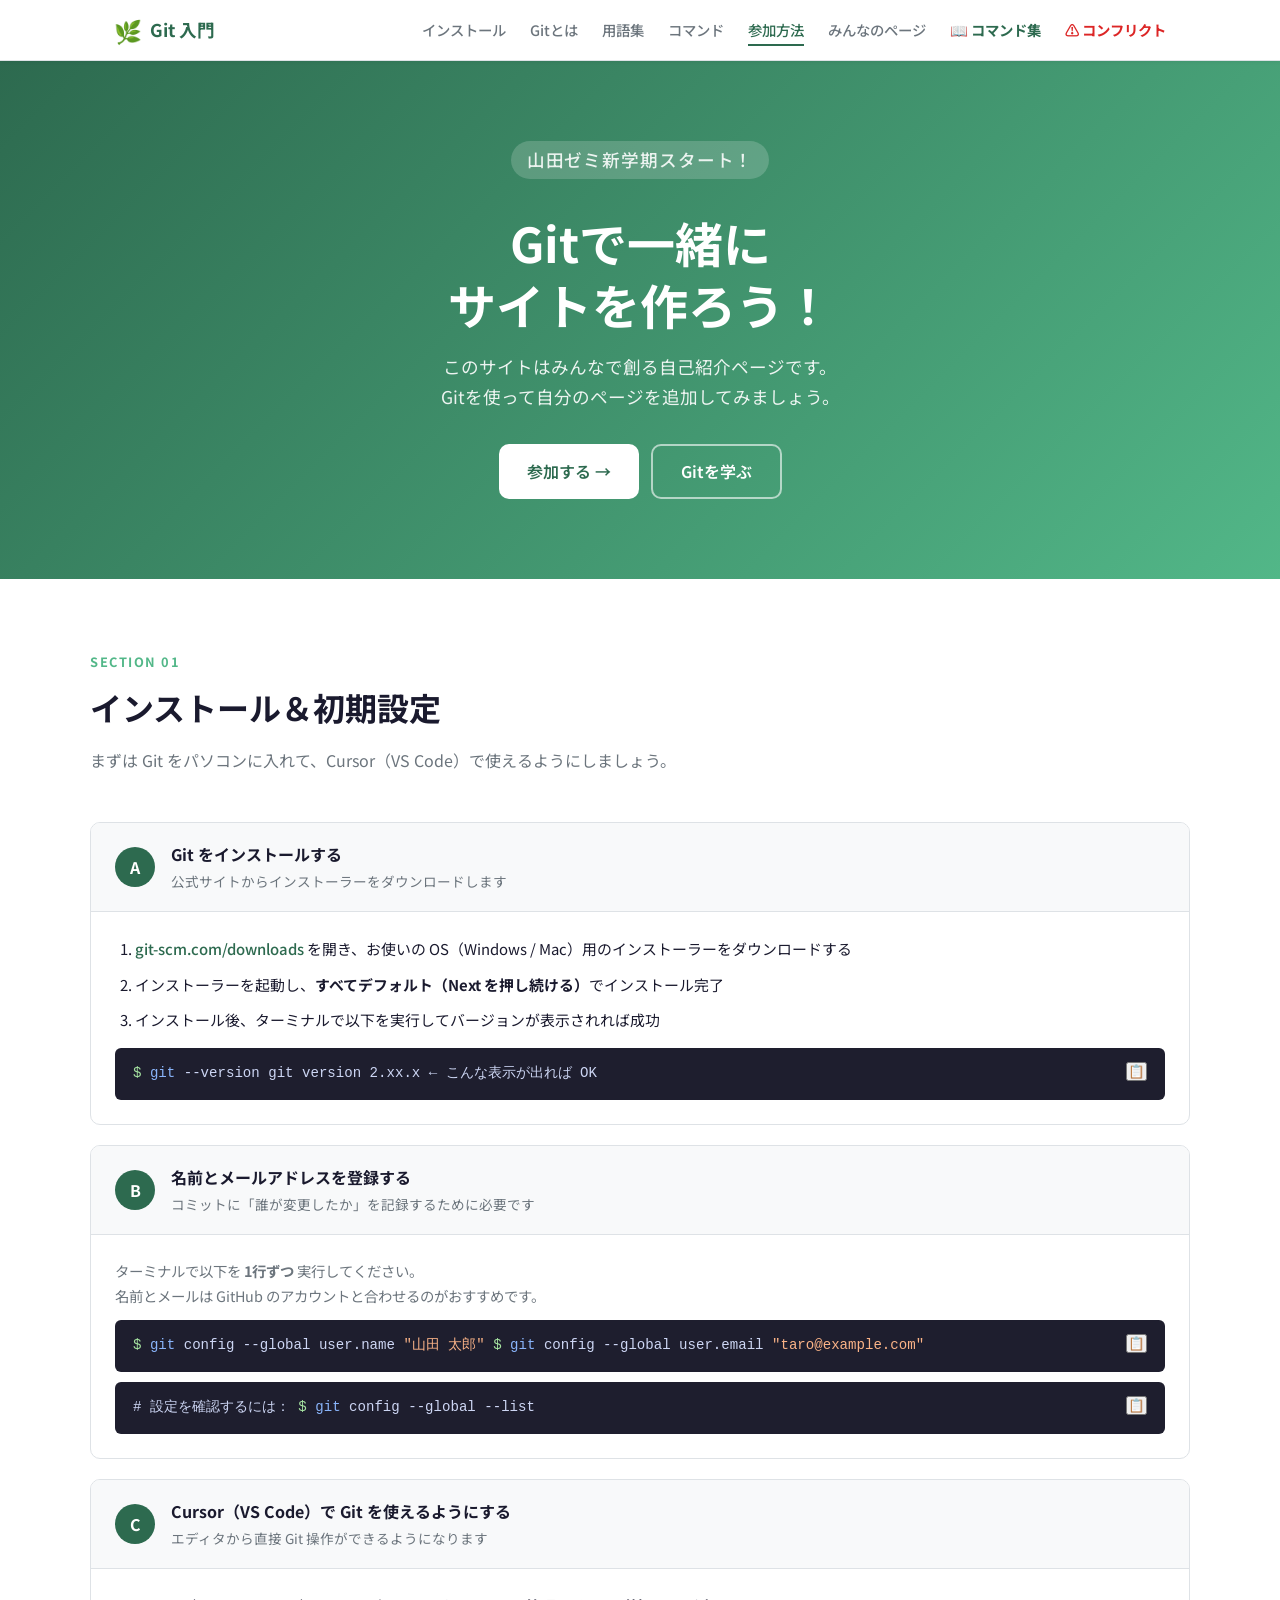
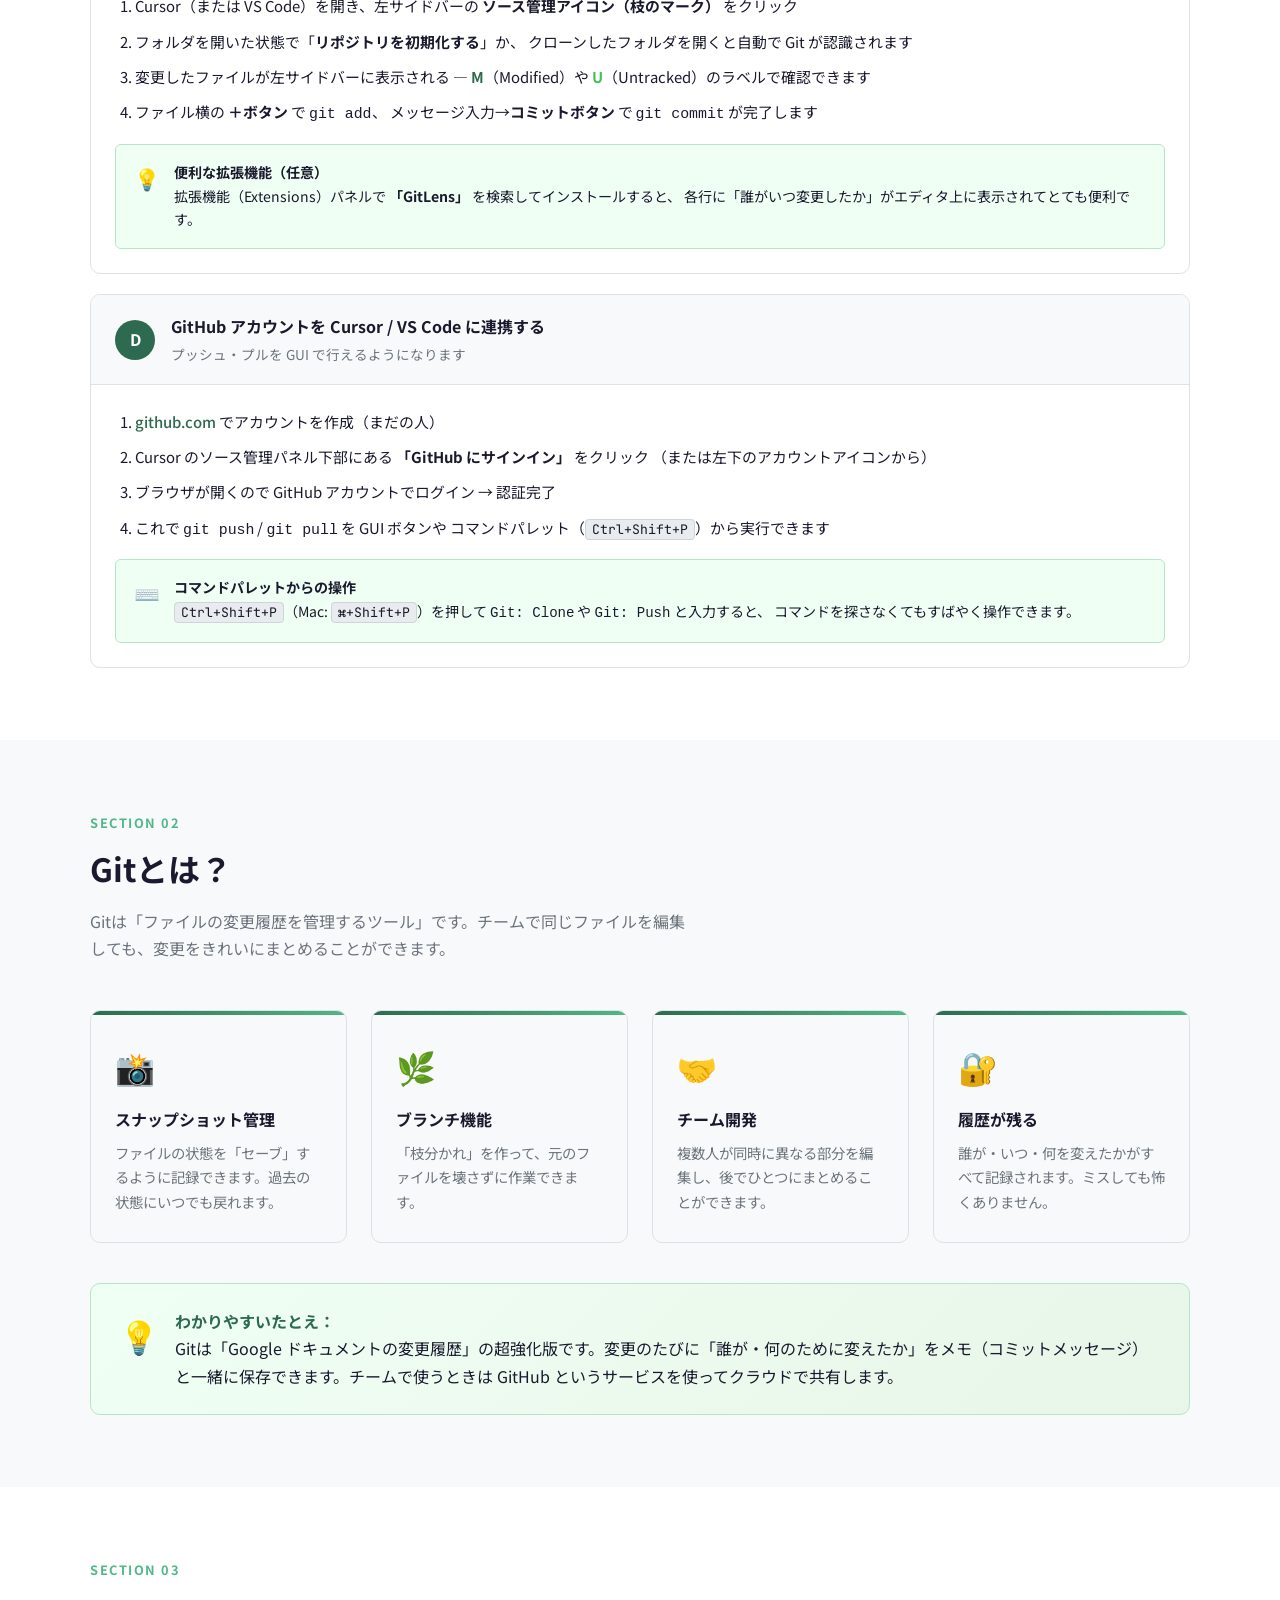
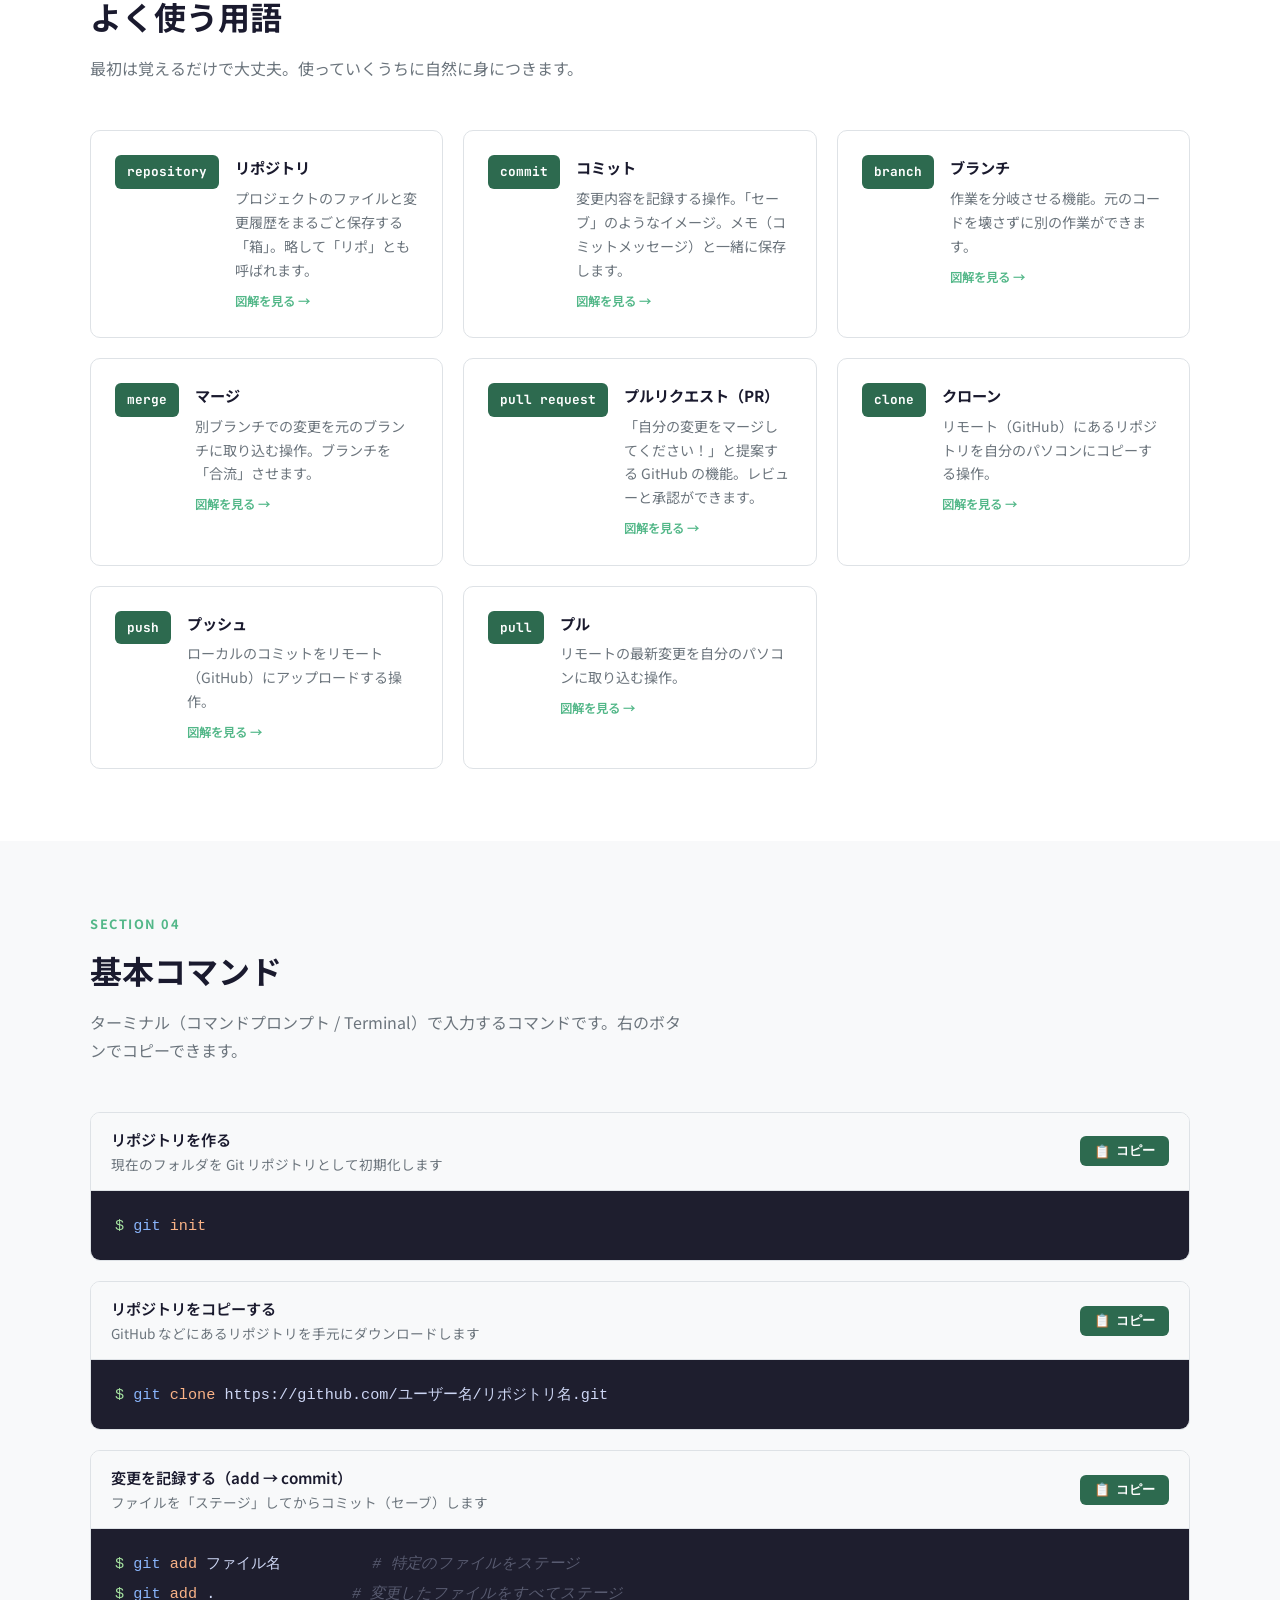
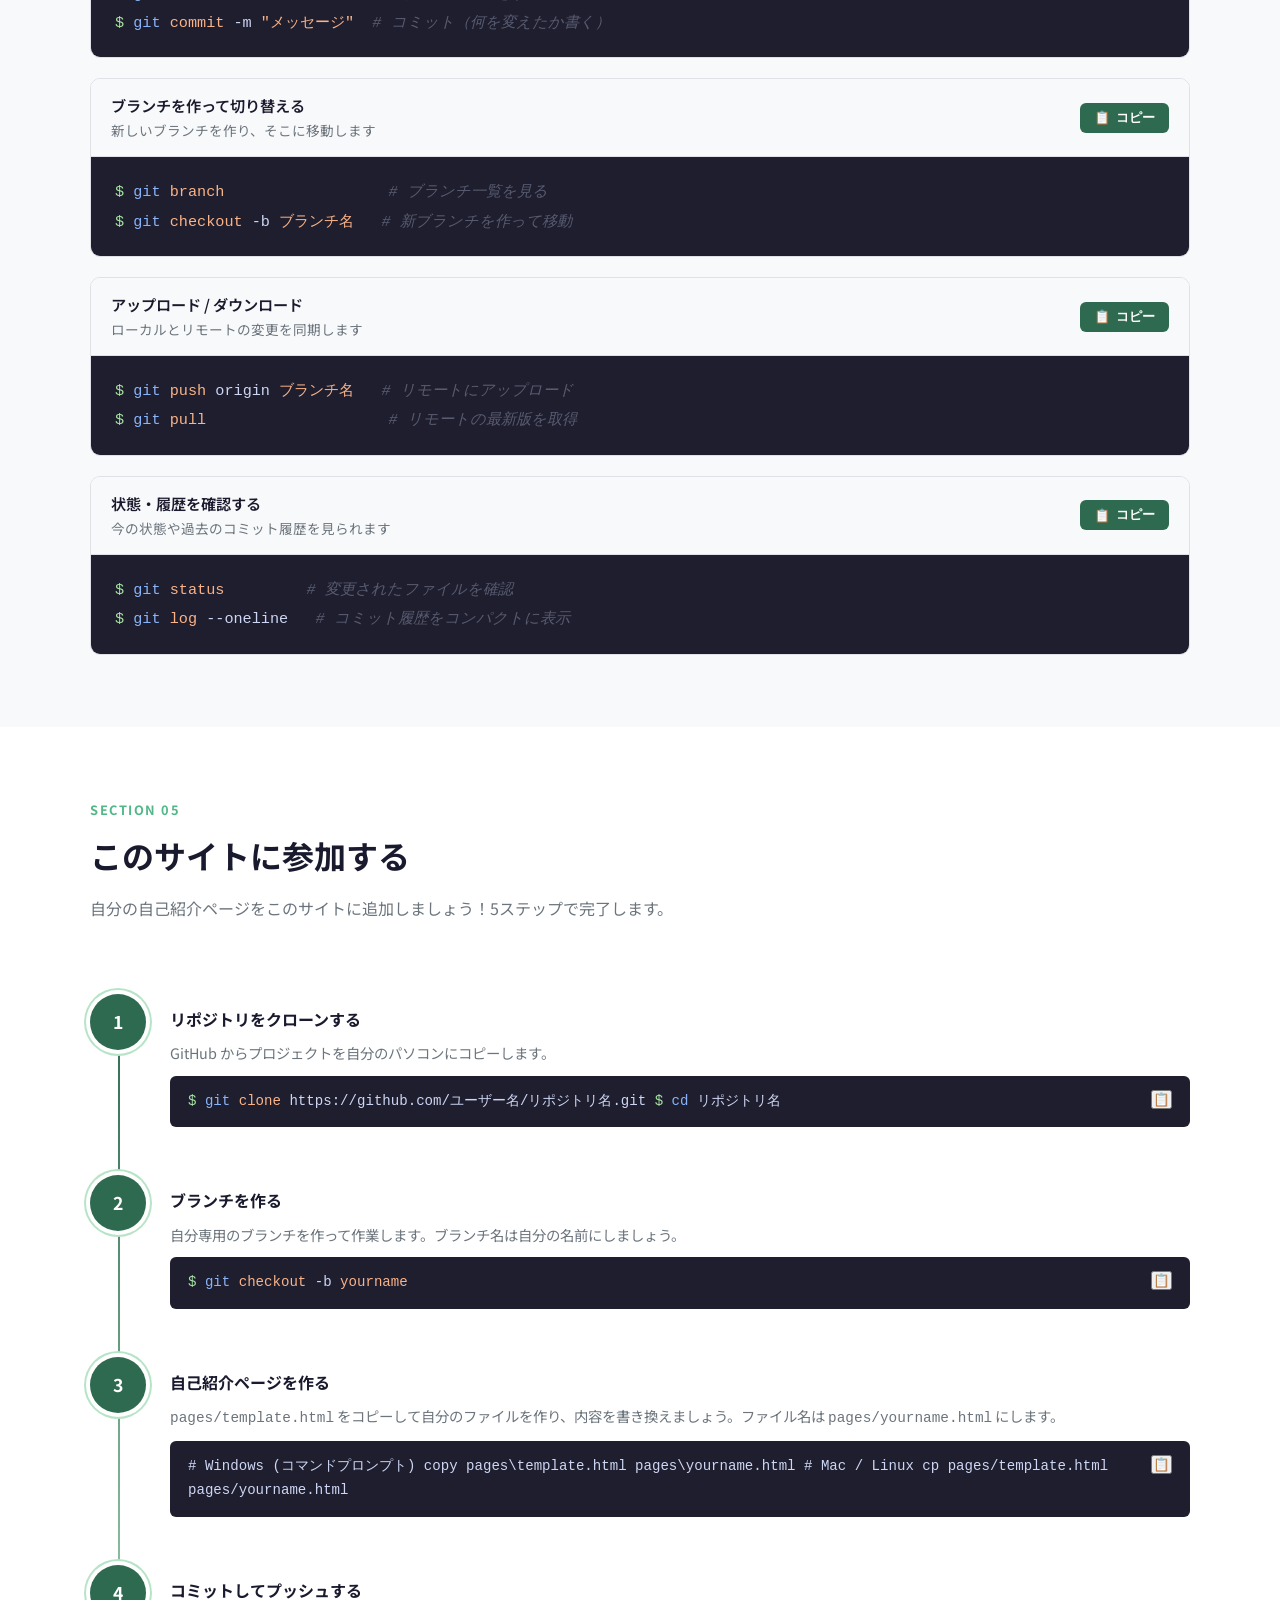
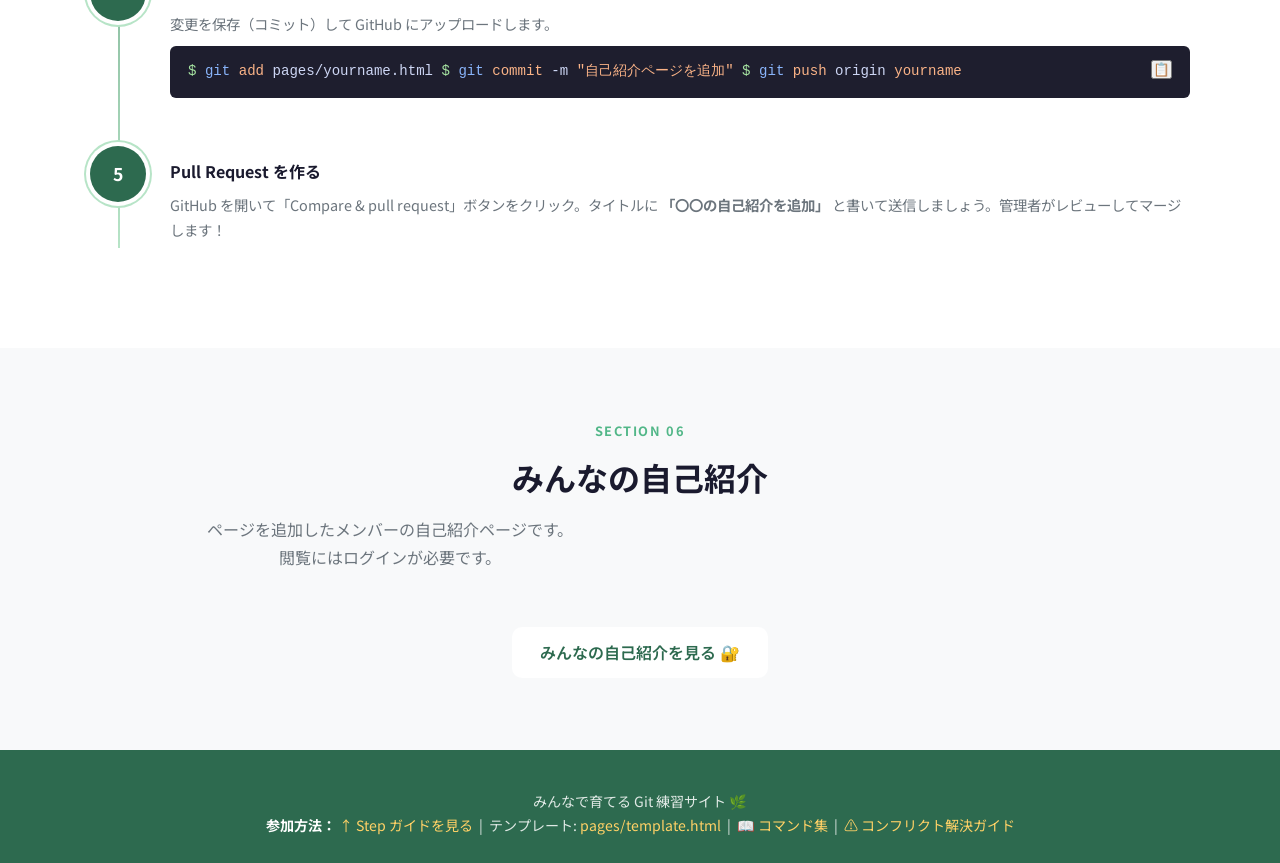
==== commit 91394a2c: "図解を追加" ====
--- a/index.html
+++ b/index.html
@@ -234,60 +234,68 @@
     <p class="section-desc">最初は覚えるだけで大丈夫。使っていくうちに自然に身につきます。</p>
 
     <div class="glossary-grid">
-      <div class="glossary-card">
+      <div class="glossary-card" data-term="repository">
         <div class="glossary-badge">repository</div>
         <div>
           <h3>リポジトリ</h3>
           <p>プロジェクトのファイルと変更履歴をまるごと保存する「箱」。略して「リポ」とも呼ばれます。</p>
-        </div>
-      </div>
-      <div class="glossary-card">
+          <span class="glossary-hint">図解を見る →</span>
+        </div>
+      </div>
+      <div class="glossary-card" data-term="commit">
         <div class="glossary-badge">commit</div>
         <div>
           <h3>コミット</h3>
           <p>変更内容を記録する操作。「セーブ」のようなイメージ。メモ（コミットメッセージ）と一緒に保存します。</p>
-        </div>
-      </div>
-      <div class="glossary-card">
+          <span class="glossary-hint">図解を見る →</span>
+        </div>
+      </div>
+      <div class="glossary-card" data-term="branch">
         <div class="glossary-badge">branch</div>
         <div>
           <h3>ブランチ</h3>
           <p>作業を分岐させる機能。元のコードを壊さずに別の作業ができます。</p>
-        </div>
-      </div>
-      <div class="glossary-card">
+          <span class="glossary-hint">図解を見る →</span>
+        </div>
+      </div>
+      <div class="glossary-card" data-term="merge">
         <div class="glossary-badge">merge</div>
         <div>
           <h3>マージ</h3>
           <p>別ブランチでの変更を元のブランチに取り込む操作。ブランチを「合流」させます。</p>
-        </div>
-      </div>
-      <div class="glossary-card">
+          <span class="glossary-hint">図解を見る →</span>
+        </div>
+      </div>
+      <div class="glossary-card" data-term="pull request">
         <div class="glossary-badge">pull request</div>
         <div>
           <h3>プルリクエスト（PR）</h3>
           <p>「自分の変更をマージしてください！」と提案する GitHub の機能。レビューと承認ができます。</p>
-        </div>
-      </div>
-      <div class="glossary-card">
+          <span class="glossary-hint">図解を見る →</span>
+        </div>
+      </div>
+      <div class="glossary-card" data-term="clone">
         <div class="glossary-badge">clone</div>
         <div>
           <h3>クローン</h3>
           <p>リモート（GitHub）にあるリポジトリを自分のパソコンにコピーする操作。</p>
-        </div>
-      </div>
-      <div class="glossary-card">
+          <span class="glossary-hint">図解を見る →</span>
+        </div>
+      </div>
+      <div class="glossary-card" data-term="push">
         <div class="glossary-badge">push</div>
         <div>
           <h3>プッシュ</h3>
           <p>ローカルのコミットをリモート（GitHub）にアップロードする操作。</p>
-        </div>
-      </div>
-      <div class="glossary-card">
+          <span class="glossary-hint">図解を見る →</span>
+        </div>
+      </div>
+      <div class="glossary-card" data-term="pull">
         <div class="glossary-badge">pull</div>
         <div>
           <h3>プル</h3>
           <p>リモートの最新変更を自分のパソコンに取り込む操作。</p>
+          <span class="glossary-hint">図解を見る →</span>
         </div>
       </div>
     </div>
@@ -488,6 +496,17 @@
   <strong>参加方法：</strong> <a href="#how-to-join">↑ Step ガイドを見る</a> &nbsp;|&nbsp; テンプレート: <a href="pages/template.html">pages/template.html</a> &nbsp;|&nbsp; <a href="pages/git-commands.html">📖 コマンド集</a> &nbsp;|&nbsp; <a href="pages/git-conflict.html">⚠️ コンフリクト解決ガイド</a></p>
 </footer>
 
+<!-- 用語集 図解モーダル -->
+<div class="diagram-overlay" id="diagramOverlay" role="dialog" aria-modal="true" aria-labelledby="diagramTitle">
+  <div class="diagram-modal">
+    <div class="diagram-modal-header">
+      <span class="diagram-modal-title" id="diagramTitle"></span>
+      <button class="diagram-close-btn" id="diagramClose" aria-label="閉じる">&times;</button>
+    </div>
+    <div class="diagram-body" id="diagramBody"></div>
+  </div>
+</div>
+
 <script src="js/main.js"></script>
 </body>
 </html>
--- a/css/style.css
+++ b/css/style.css
@@ -249,8 +249,91 @@
   white-space: nowrap;
   flex-shrink: 0;
 }
+.glossary-card {
+  cursor: pointer;
+}
 .glossary-card h3 { font-size: 0.95rem; font-weight: 700; margin-bottom: 6px; }
 .glossary-card p { font-size: 0.88rem; color: var(--color-text-muted); }
+.glossary-hint {
+  display: inline-block;
+  font-size: 0.78rem;
+  color: var(--color-primary-light);
+  font-weight: 600;
+  margin-top: 8px;
+  transition: color var(--transition);
+}
+.glossary-card:hover .glossary-hint {
+  color: var(--color-primary);
+}
+
+/* ========================================
+   Diagram Modal
+   ======================================== */
+.diagram-overlay {
+  position: fixed;
+  inset: 0;
+  background: rgba(0, 0, 0, 0.55);
+  z-index: 500;
+  display: flex;
+  align-items: center;
+  justify-content: center;
+  padding: 20px;
+  backdrop-filter: blur(4px);
+  opacity: 0;
+  visibility: hidden;
+  transition: opacity 0.22s ease, visibility 0.22s ease;
+}
+.diagram-overlay.open {
+  opacity: 1;
+  visibility: visible;
+}
+.diagram-modal {
+  background: var(--color-surface);
+  border-radius: 16px;
+  width: 100%;
+  max-width: 520px;
+  box-shadow: 0 8px 40px rgba(0, 0, 0, 0.22);
+  transform: translateY(18px);
+  transition: transform 0.22s ease;
+}
+.diagram-overlay.open .diagram-modal {
+  transform: translateY(0);
+}
+.diagram-modal-header {
+  display: flex;
+  align-items: center;
+  justify-content: space-between;
+  padding: 18px 24px 14px;
+  border-bottom: 1px solid var(--color-border);
+}
+.diagram-modal-title {
+  font-weight: 700;
+  font-size: 1.05rem;
+  color: var(--color-primary);
+}
+.diagram-close-btn {
+  background: none;
+  border: none;
+  font-size: 1.6rem;
+  line-height: 1;
+  cursor: pointer;
+  color: var(--color-text-muted);
+  padding: 2px 6px;
+  border-radius: 4px;
+  transition: background var(--transition), color var(--transition);
+}
+.diagram-close-btn:hover {
+  background: var(--color-bg);
+  color: var(--color-text);
+}
+.diagram-body {
+  padding: 20px 24px 24px;
+}
+.diagram-body svg {
+  width: 100%;
+  height: auto;
+  display: block;
+}
 
 /* ========================================
    Commands
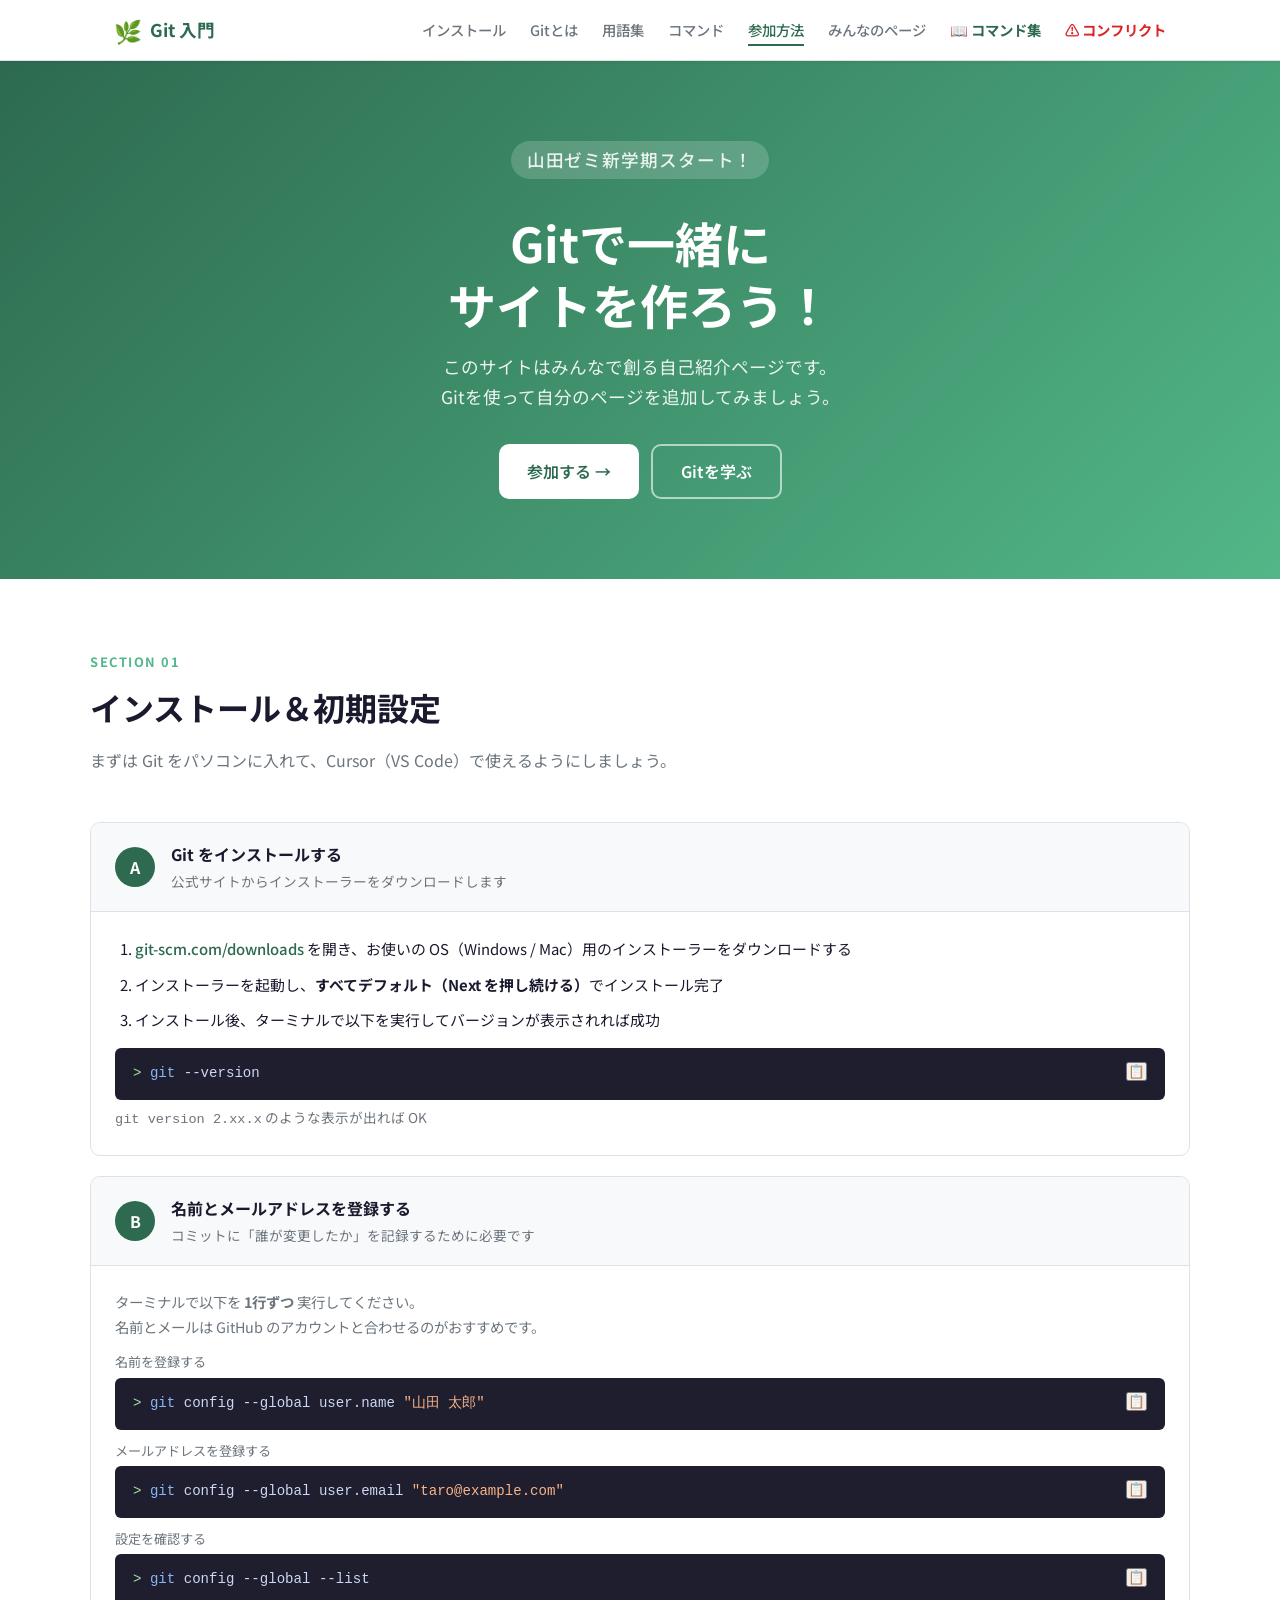
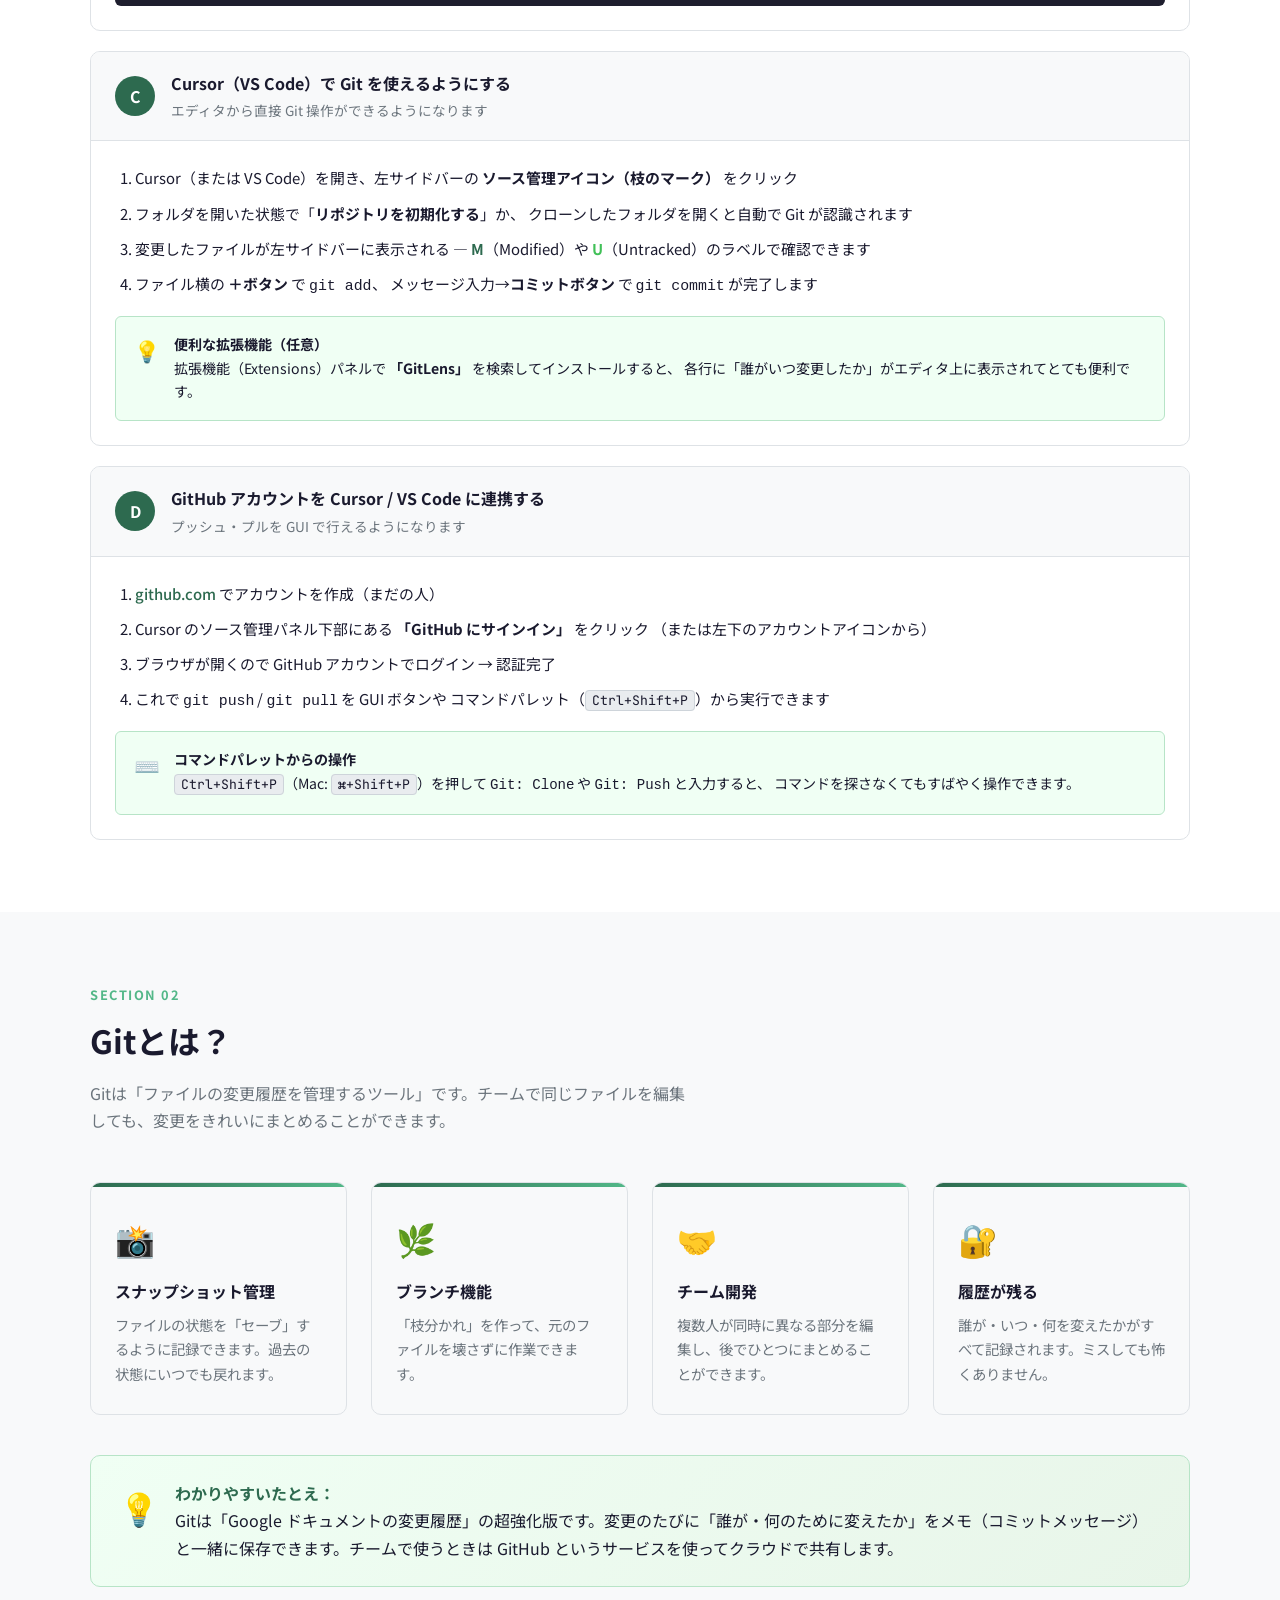
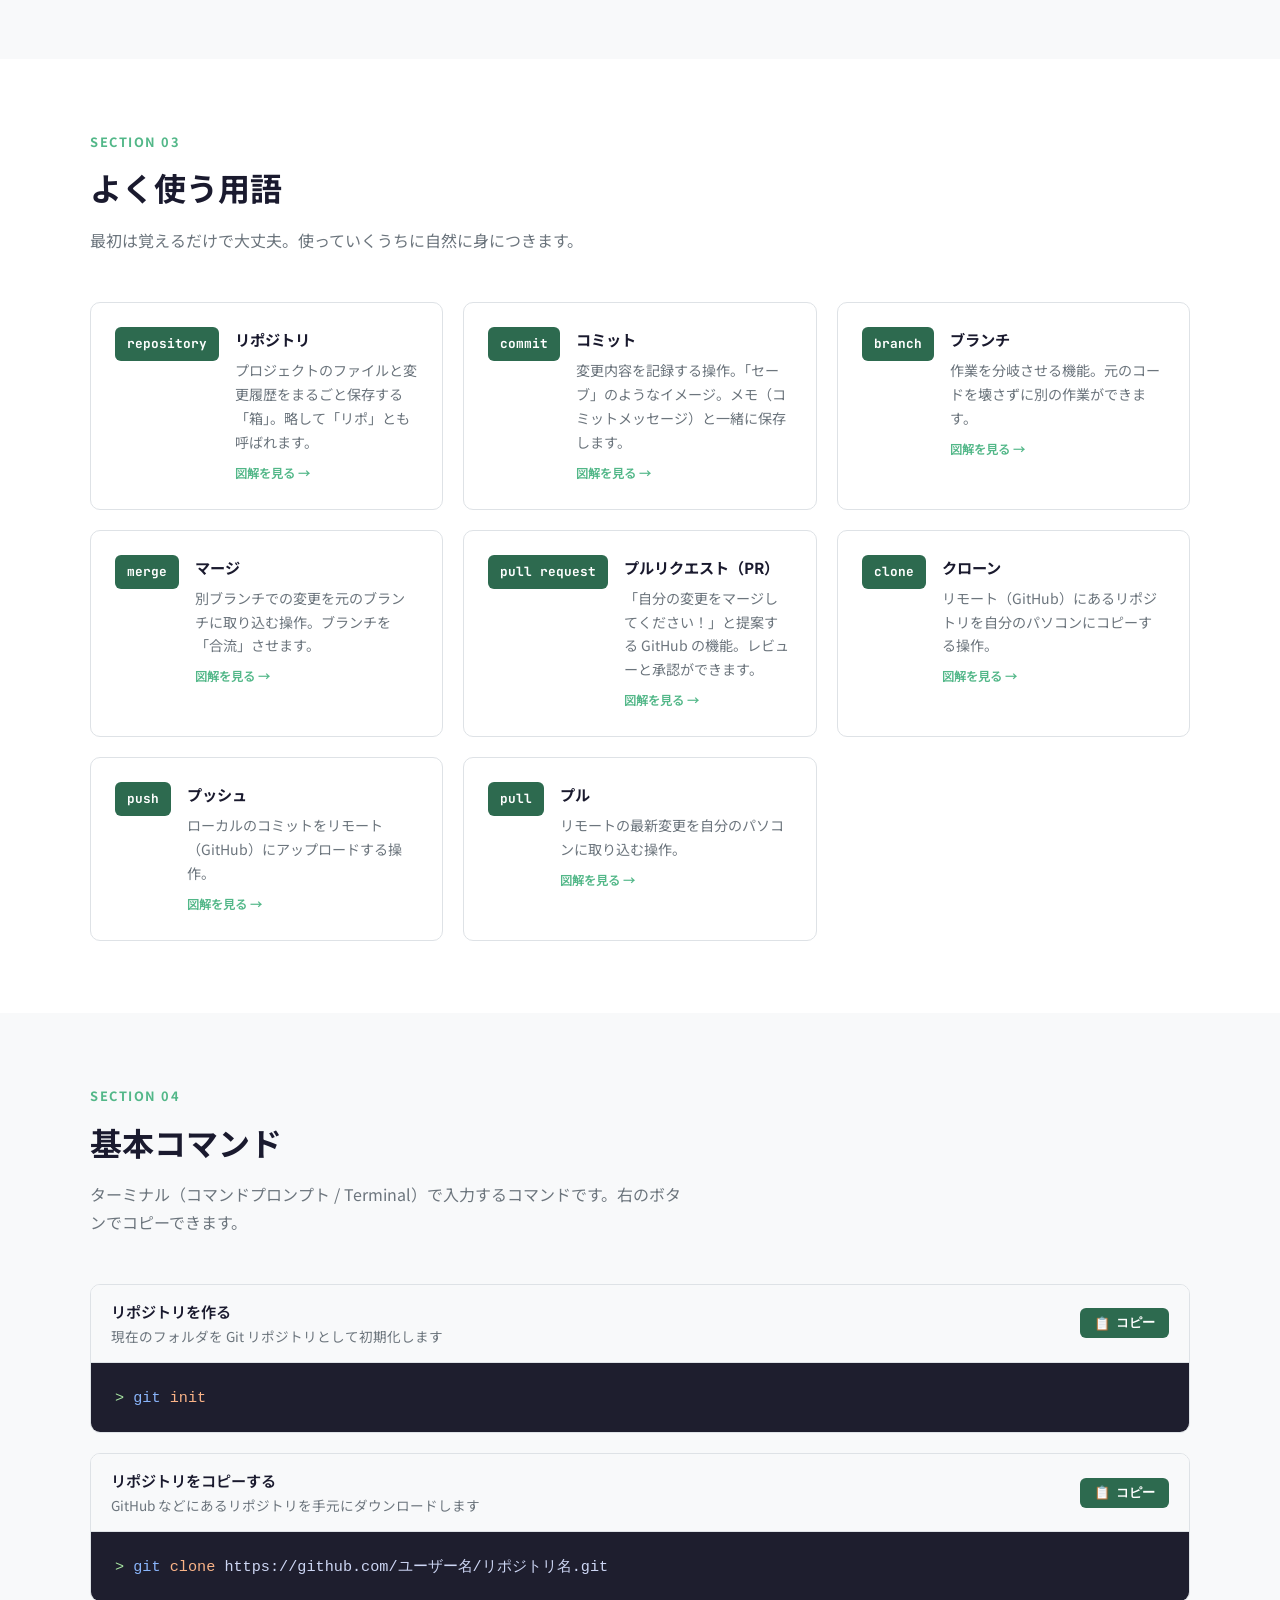
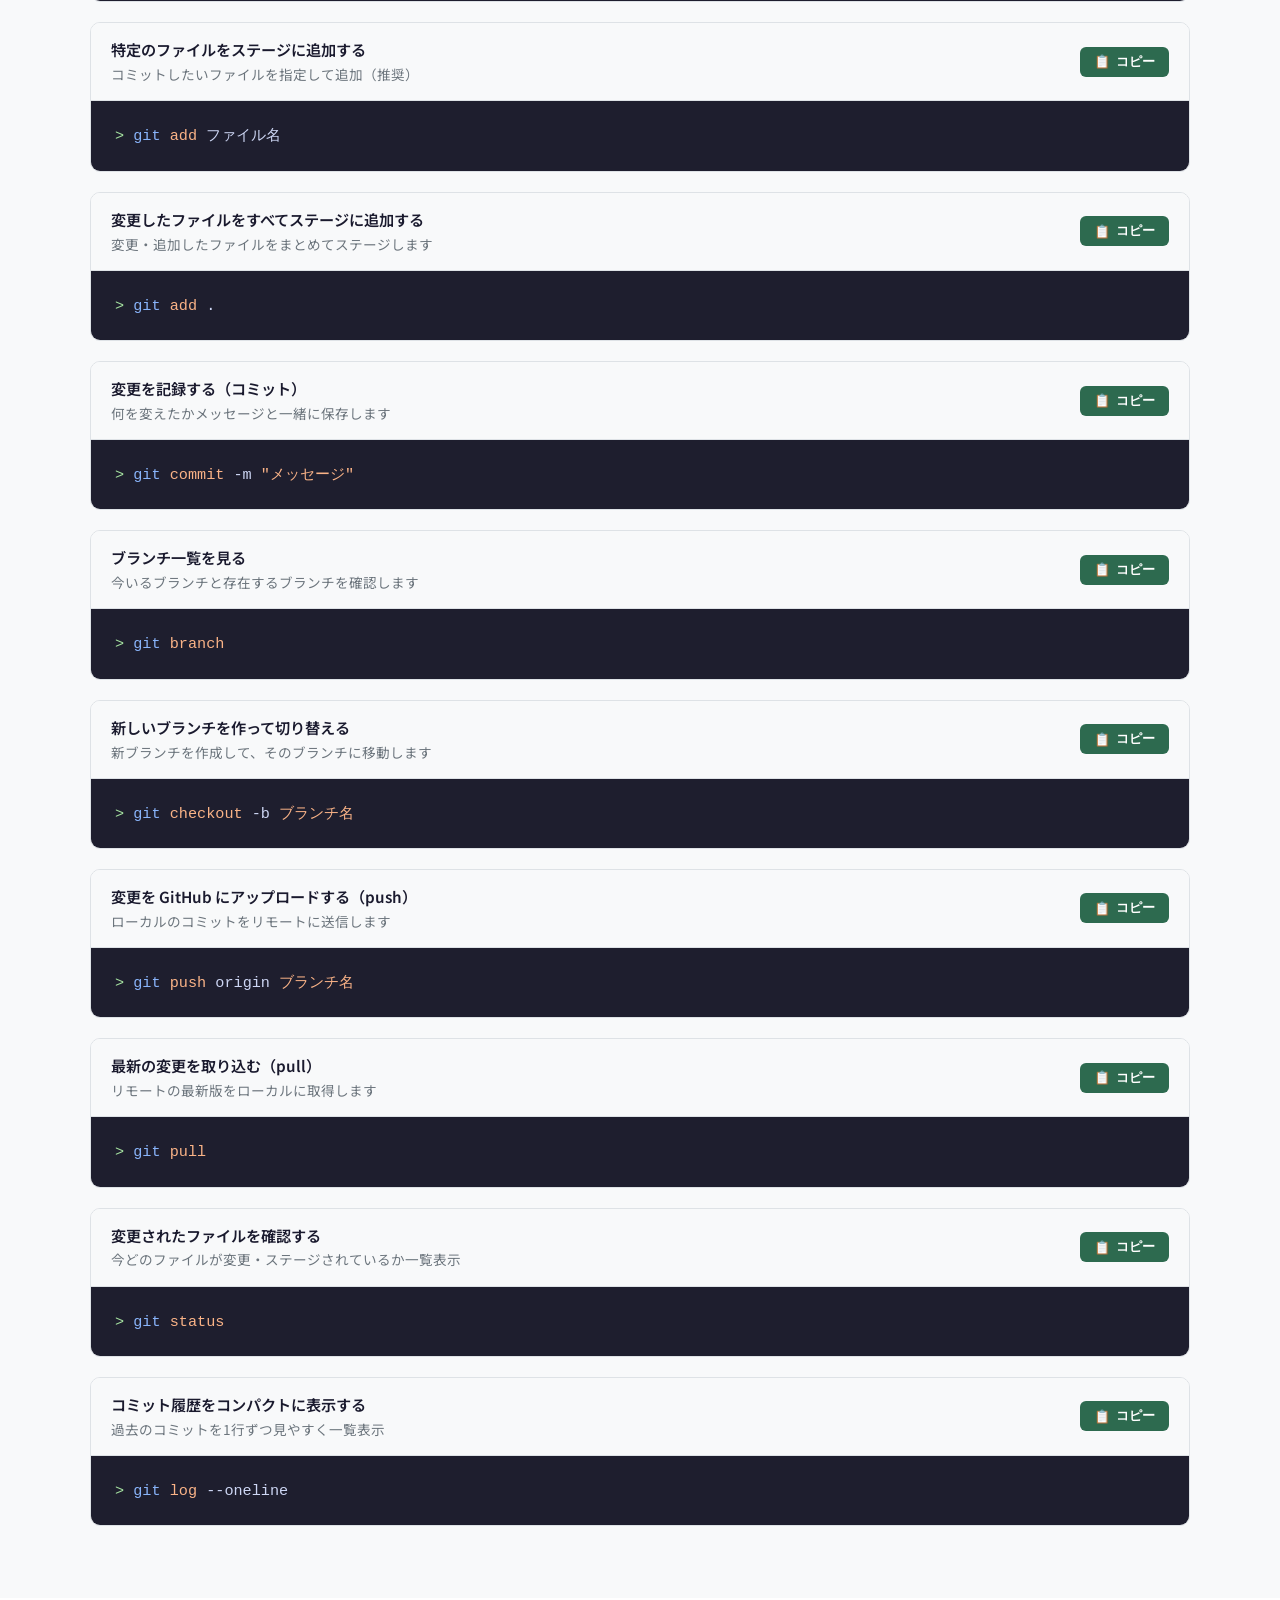
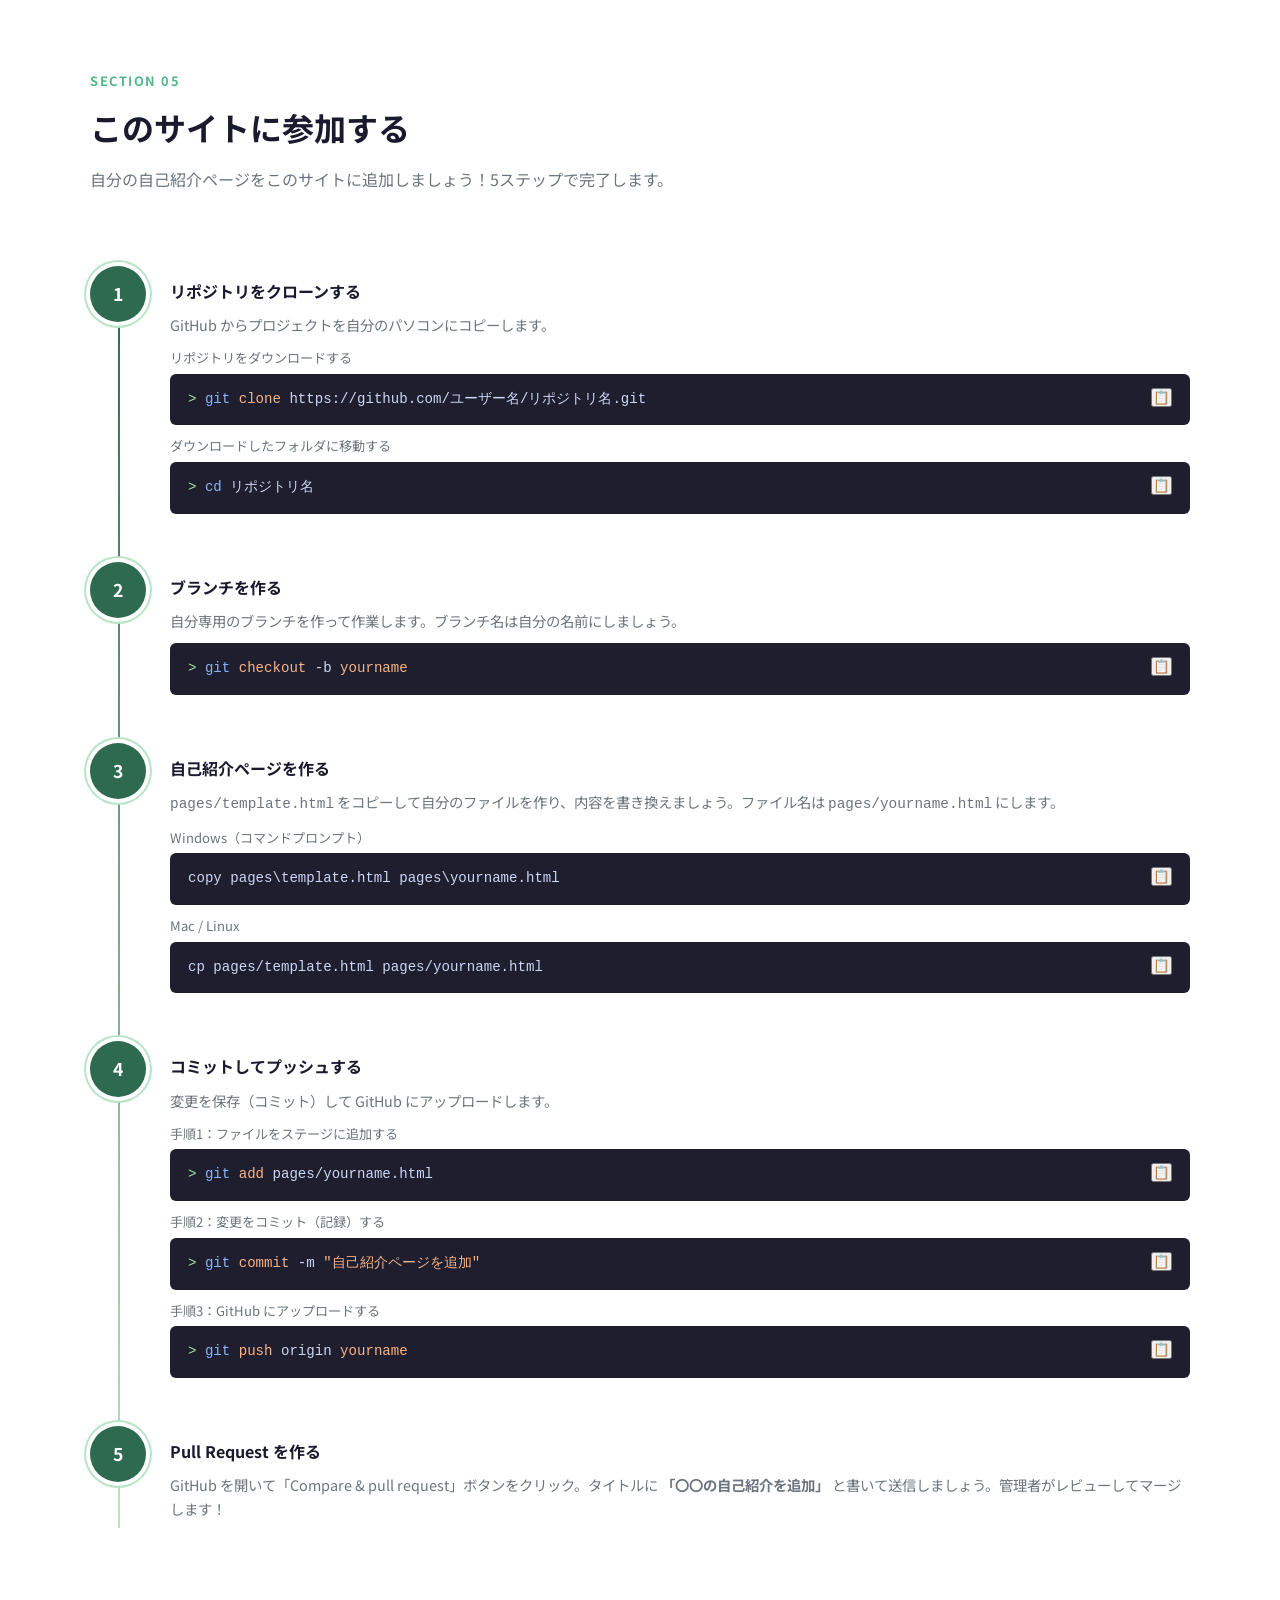
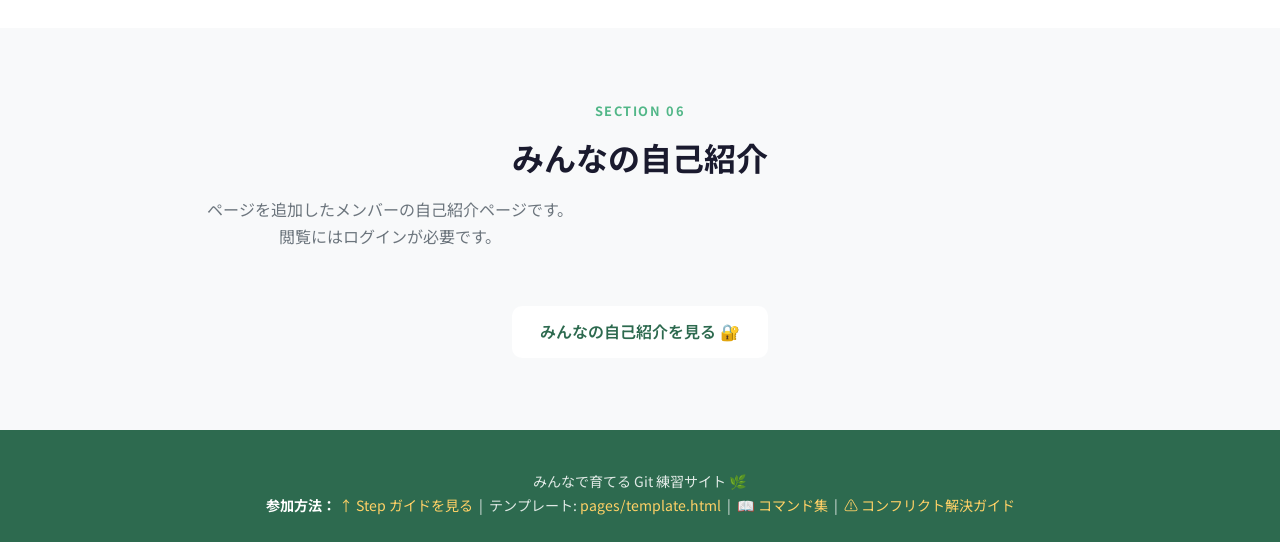
==== commit 274d2902: "コマンドラインを変更" ====
--- a/index.html
+++ b/index.html
@@ -70,10 +70,12 @@
             <li>インストール後、ターミナルで以下を実行してバージョンが表示されれば成功</li>
           </ol>
           <div class="step-code" style="margin-top:12px">
-            <code><span class="prompt">$ </span><span class="cmd">git</span> --version
-<span class="comment">git version 2.xx.x  ← こんな表示が出れば OK</span></code>
-            <button class="step-copy-btn" title="コピー">📋</button>
-          </div>
+            <code><span class="prompt">&gt; </span><span class="cmd">git</span> --version</code>
+            <button class="step-copy-btn" title="コピー">📋</button>
+          </div>
+          <p style="font-size:0.85rem; color:var(--color-text-muted); margin-top:6px;">
+            <code>git version 2.xx.x</code> のような表示が出れば OK
+          </p>
         </div>
       </div>
 
@@ -88,14 +90,22 @@
         </div>
         <div class="setup-body">
           <p class="setup-note">ターミナルで以下を <strong>1行ずつ</strong> 実行してください。<br>名前とメールは GitHub のアカウントと合わせるのがおすすめです。</p>
-          <div class="step-code">
-            <code><span class="prompt">$ </span><span class="cmd">git</span> config --global user.name <span class="arg">"山田 太郎"</span>
-<span class="prompt">$ </span><span class="cmd">git</span> config --global user.email <span class="arg">"taro@example.com"</span></code>
-            <button class="step-copy-btn" title="コピー">📋</button>
-          </div>
-          <div class="step-code" style="margin-top:10px">
-            <code><span class="comment"># 設定を確認するには：</span>
-<span class="prompt">$ </span><span class="cmd">git</span> config --global --list</code>
+
+          <p style="font-size:0.82rem; color:var(--color-text-muted); margin-bottom:4px;">名前を登録する</p>
+          <div class="step-code">
+            <code><span class="prompt">&gt; </span><span class="cmd">git</span> config --global user.name <span class="arg">"山田 太郎"</span></code>
+            <button class="step-copy-btn" title="コピー">📋</button>
+          </div>
+
+          <p style="font-size:0.82rem; color:var(--color-text-muted); margin-top:10px; margin-bottom:4px;">メールアドレスを登録する</p>
+          <div class="step-code">
+            <code><span class="prompt">&gt; </span><span class="cmd">git</span> config --global user.email <span class="arg">"taro@example.com"</span></code>
+            <button class="step-copy-btn" title="コピー">📋</button>
+          </div>
+
+          <p style="font-size:0.82rem; color:var(--color-text-muted); margin-top:10px; margin-bottom:4px;">設定を確認する</p>
+          <div class="step-code">
+            <code><span class="prompt">&gt; </span><span class="cmd">git</span> config --global --list</code>
             <button class="step-copy-btn" title="コピー">📋</button>
           </div>
         </div>
@@ -322,7 +332,7 @@
             <span>📋</span> コピー
           </button>
         </div>
-        <pre class="command-code"><code id="code-init"><span class="prompt">$ </span><span class="cmd">git</span> <span class="arg">init</span></code></pre>
+        <pre class="command-code"><code id="code-init"><span class="prompt">&gt; </span><span class="cmd">git</span> <span class="arg">init</span></code></pre>
       </div>
 
       <!-- git clone -->
@@ -336,68 +346,133 @@
             <span>📋</span> コピー
           </button>
         </div>
-        <pre class="command-code"><code id="code-clone"><span class="prompt">$ </span><span class="cmd">git</span> <span class="arg">clone</span> https://github.com/ユーザー名/リポジトリ名.git</code></pre>
-      </div>
-
-      <!-- git add / commit -->
-      <div class="command-block">
-        <div class="command-header">
-          <div>
-            <div class="command-title">変更を記録する（add → commit）</div>
-            <div class="command-desc">ファイルを「ステージ」してからコミット（セーブ）します</div>
-          </div>
-          <button class="copy-btn" data-target="code-add-commit">
-            <span>📋</span> コピー
-          </button>
-        </div>
-        <pre class="command-code"><code id="code-add-commit"><span class="prompt">$ </span><span class="cmd">git</span> <span class="arg">add</span> ファイル名          <span class="comment"># 特定のファイルをステージ</span>
-<span class="prompt">$ </span><span class="cmd">git</span> <span class="arg">add</span> .               <span class="comment"># 変更したファイルをすべてステージ</span>
-<span class="prompt">$ </span><span class="cmd">git</span> <span class="arg">commit</span> -m <span class="arg">"メッセージ"</span>  <span class="comment"># コミット（何を変えたか書く）</span></code></pre>
-      </div>
-
-      <!-- git branch / checkout -->
-      <div class="command-block">
-        <div class="command-header">
-          <div>
-            <div class="command-title">ブランチを作って切り替える</div>
-            <div class="command-desc">新しいブランチを作り、そこに移動します</div>
-          </div>
-          <button class="copy-btn" data-target="code-branch">
-            <span>📋</span> コピー
-          </button>
-        </div>
-        <pre class="command-code"><code id="code-branch"><span class="prompt">$ </span><span class="cmd">git</span> <span class="arg">branch</span>                  <span class="comment"># ブランチ一覧を見る</span>
-<span class="prompt">$ </span><span class="cmd">git</span> <span class="arg">checkout</span> -b <span class="arg">ブランチ名</span>   <span class="comment"># 新ブランチを作って移動</span></code></pre>
-      </div>
-
-      <!-- git push / pull -->
-      <div class="command-block">
-        <div class="command-header">
-          <div>
-            <div class="command-title">アップロード / ダウンロード</div>
-            <div class="command-desc">ローカルとリモートの変更を同期します</div>
-          </div>
-          <button class="copy-btn" data-target="code-sync">
-            <span>📋</span> コピー
-          </button>
-        </div>
-        <pre class="command-code"><code id="code-sync"><span class="prompt">$ </span><span class="cmd">git</span> <span class="arg">push</span> origin <span class="arg">ブランチ名</span>   <span class="comment"># リモートにアップロード</span>
-<span class="prompt">$ </span><span class="cmd">git</span> <span class="arg">pull</span>                    <span class="comment"># リモートの最新版を取得</span></code></pre>
-      </div>
-
-      <!-- git status / log -->
-      <div class="command-block">
-        <div class="command-header">
-          <div>
-            <div class="command-title">状態・履歴を確認する</div>
-            <div class="command-desc">今の状態や過去のコミット履歴を見られます</div>
+        <pre class="command-code"><code id="code-clone"><span class="prompt">&gt; </span><span class="cmd">git</span> <span class="arg">clone</span> https://github.com/ユーザー名/リポジトリ名.git</code></pre>
+      </div>
+
+      <!-- git add - specific file -->
+      <div class="command-block">
+        <div class="command-header">
+          <div>
+            <div class="command-title">特定のファイルをステージに追加する</div>
+            <div class="command-desc">コミットしたいファイルを指定して追加（推奨）</div>
+          </div>
+          <button class="copy-btn" data-target="code-add-file">
+            <span>📋</span> コピー
+          </button>
+        </div>
+        <pre class="command-code"><code id="code-add-file"><span class="prompt">&gt; </span><span class="cmd">git</span> <span class="arg">add</span> ファイル名</code></pre>
+      </div>
+
+      <!-- git add . -->
+      <div class="command-block">
+        <div class="command-header">
+          <div>
+            <div class="command-title">変更したファイルをすべてステージに追加する</div>
+            <div class="command-desc">変更・追加したファイルをまとめてステージします</div>
+          </div>
+          <button class="copy-btn" data-target="code-add-all">
+            <span>📋</span> コピー
+          </button>
+        </div>
+        <pre class="command-code"><code id="code-add-all"><span class="prompt">&gt; </span><span class="cmd">git</span> <span class="arg">add</span> .</code></pre>
+      </div>
+
+      <!-- git commit -->
+      <div class="command-block">
+        <div class="command-header">
+          <div>
+            <div class="command-title">変更を記録する（コミット）</div>
+            <div class="command-desc">何を変えたかメッセージと一緒に保存します</div>
+          </div>
+          <button class="copy-btn" data-target="code-commit">
+            <span>📋</span> コピー
+          </button>
+        </div>
+        <pre class="command-code"><code id="code-commit"><span class="prompt">&gt; </span><span class="cmd">git</span> <span class="arg">commit</span> -m <span class="arg">"メッセージ"</span></code></pre>
+      </div>
+
+      <!-- git branch -->
+      <div class="command-block">
+        <div class="command-header">
+          <div>
+            <div class="command-title">ブランチ一覧を見る</div>
+            <div class="command-desc">今いるブランチと存在するブランチを確認します</div>
+          </div>
+          <button class="copy-btn" data-target="code-branch-list">
+            <span>📋</span> コピー
+          </button>
+        </div>
+        <pre class="command-code"><code id="code-branch-list"><span class="prompt">&gt; </span><span class="cmd">git</span> <span class="arg">branch</span></code></pre>
+      </div>
+
+      <!-- git checkout -b -->
+      <div class="command-block">
+        <div class="command-header">
+          <div>
+            <div class="command-title">新しいブランチを作って切り替える</div>
+            <div class="command-desc">新ブランチを作成して、そのブランチに移動します</div>
+          </div>
+          <button class="copy-btn" data-target="code-branch-new">
+            <span>📋</span> コピー
+          </button>
+        </div>
+        <pre class="command-code"><code id="code-branch-new"><span class="prompt">&gt; </span><span class="cmd">git</span> <span class="arg">checkout</span> -b <span class="arg">ブランチ名</span></code></pre>
+      </div>
+
+      <!-- git push -->
+      <div class="command-block">
+        <div class="command-header">
+          <div>
+            <div class="command-title">変更を GitHub にアップロードする（push）</div>
+            <div class="command-desc">ローカルのコミットをリモートに送信します</div>
+          </div>
+          <button class="copy-btn" data-target="code-push">
+            <span>📋</span> コピー
+          </button>
+        </div>
+        <pre class="command-code"><code id="code-push"><span class="prompt">&gt; </span><span class="cmd">git</span> <span class="arg">push</span> origin <span class="arg">ブランチ名</span></code></pre>
+      </div>
+
+      <!-- git pull -->
+      <div class="command-block">
+        <div class="command-header">
+          <div>
+            <div class="command-title">最新の変更を取り込む（pull）</div>
+            <div class="command-desc">リモートの最新版をローカルに取得します</div>
+          </div>
+          <button class="copy-btn" data-target="code-pull">
+            <span>📋</span> コピー
+          </button>
+        </div>
+        <pre class="command-code"><code id="code-pull"><span class="prompt">&gt; </span><span class="cmd">git</span> <span class="arg">pull</span></code></pre>
+      </div>
+
+      <!-- git status -->
+      <div class="command-block">
+        <div class="command-header">
+          <div>
+            <div class="command-title">変更されたファイルを確認する</div>
+            <div class="command-desc">今どのファイルが変更・ステージされているか一覧表示</div>
           </div>
           <button class="copy-btn" data-target="code-status">
             <span>📋</span> コピー
           </button>
         </div>
-        <pre class="command-code"><code id="code-status"><span class="prompt">$ </span><span class="cmd">git</span> <span class="arg">status</span>         <span class="comment"># 変更されたファイルを確認</span>
-<span class="prompt">$ </span><span class="cmd">git</span> <span class="arg">log</span> --oneline   <span class="comment"># コミット履歴をコンパクトに表示</span></code></pre>
+        <pre class="command-code"><code id="code-status"><span class="prompt">&gt; </span><span class="cmd">git</span> <span class="arg">status</span></code></pre>
+      </div>
+
+      <!-- git log -->
+      <div class="command-block">
+        <div class="command-header">
+          <div>
+            <div class="command-title">コミット履歴をコンパクトに表示する</div>
+            <div class="command-desc">過去のコミットを1行ずつ見やすく一覧表示</div>
+          </div>
+          <button class="copy-btn" data-target="code-log">
+            <span>📋</span> コピー
+          </button>
+        </div>
+        <pre class="command-code"><code id="code-log"><span class="prompt">&gt; </span><span class="cmd">git</span> <span class="arg">log</span> --oneline</code></pre>
       </div>
 
     </div>
@@ -418,9 +493,16 @@
         <div class="step-body">
           <h3>リポジトリをクローンする</h3>
           <p>GitHub からプロジェクトを自分のパソコンにコピーします。</p>
-          <div class="step-code">
-            <code><span class="prompt">$ </span><span class="cmd">git</span> <span class="arg">clone</span> https://github.com/ユーザー名/リポジトリ名.git
-<span class="prompt">$ </span><span class="cmd">cd</span> リポジトリ名</code>
+
+          <p style="font-size:0.82rem; color:var(--color-text-muted); margin-bottom:4px;">リポジトリをダウンロードする</p>
+          <div class="step-code">
+            <code><span class="prompt">&gt; </span><span class="cmd">git</span> <span class="arg">clone</span> https://github.com/ユーザー名/リポジトリ名.git</code>
+            <button class="step-copy-btn" title="コピー">📋</button>
+          </div>
+
+          <p style="font-size:0.82rem; color:var(--color-text-muted); margin-top:10px; margin-bottom:4px;">ダウンロードしたフォルダに移動する</p>
+          <div class="step-code">
+            <code><span class="prompt">&gt; </span><span class="cmd">cd</span> リポジトリ名</code>
             <button class="step-copy-btn" title="コピー">📋</button>
           </div>
         </div>
@@ -432,7 +514,7 @@
           <h3>ブランチを作る</h3>
           <p>自分専用のブランチを作って作業します。ブランチ名は自分の名前にしましょう。</p>
           <div class="step-code">
-            <code><span class="prompt">$ </span><span class="cmd">git</span> <span class="arg">checkout</span> -b <span class="arg">yourname</span></code>
+            <code><span class="prompt">&gt; </span><span class="cmd">git</span> <span class="arg">checkout</span> -b <span class="arg">yourname</span></code>
             <button class="step-copy-btn" title="コピー">📋</button>
           </div>
         </div>
@@ -443,12 +525,16 @@
         <div class="step-body">
           <h3>自己紹介ページを作る</h3>
           <p><code>pages/template.html</code> をコピーして自分のファイルを作り、内容を書き換えましょう。ファイル名は <code>pages/yourname.html</code> にします。</p>
-          <div class="step-code">
-            <code><span class="comment"># Windows (コマンドプロンプト)</span>
-copy pages\template.html pages\yourname.html
-
-<span class="comment"># Mac / Linux</span>
-cp pages/template.html pages/yourname.html</code>
+
+          <p style="font-size:0.82rem; color:var(--color-text-muted); margin-bottom:4px;">Windows（コマンドプロンプト）</p>
+          <div class="step-code">
+            <code>copy pages\template.html pages\yourname.html</code>
+            <button class="step-copy-btn" title="コピー">📋</button>
+          </div>
+
+          <p style="font-size:0.82rem; color:var(--color-text-muted); margin-top:10px; margin-bottom:4px;">Mac / Linux</p>
+          <div class="step-code">
+            <code>cp pages/template.html pages/yourname.html</code>
             <button class="step-copy-btn" title="コピー">📋</button>
           </div>
         </div>
@@ -459,10 +545,22 @@
         <div class="step-body">
           <h3>コミットしてプッシュする</h3>
           <p>変更を保存（コミット）して GitHub にアップロードします。</p>
-          <div class="step-code">
-            <code><span class="prompt">$ </span><span class="cmd">git</span> <span class="arg">add</span> pages/yourname.html
-<span class="prompt">$ </span><span class="cmd">git</span> <span class="arg">commit</span> -m <span class="arg">"自己紹介ページを追加"</span>
-<span class="prompt">$ </span><span class="cmd">git</span> <span class="arg">push</span> origin <span class="arg">yourname</span></code>
+
+          <p style="font-size:0.82rem; color:var(--color-text-muted); margin-bottom:4px;">手順1：ファイルをステージに追加する</p>
+          <div class="step-code">
+            <code><span class="prompt">&gt; </span><span class="cmd">git</span> <span class="arg">add</span> pages/yourname.html</code>
+            <button class="step-copy-btn" title="コピー">📋</button>
+          </div>
+
+          <p style="font-size:0.82rem; color:var(--color-text-muted); margin-top:10px; margin-bottom:4px;">手順2：変更をコミット（記録）する</p>
+          <div class="step-code">
+            <code><span class="prompt">&gt; </span><span class="cmd">git</span> <span class="arg">commit</span> -m <span class="arg">"自己紹介ページを追加"</span></code>
+            <button class="step-copy-btn" title="コピー">📋</button>
+          </div>
+
+          <p style="font-size:0.82rem; color:var(--color-text-muted); margin-top:10px; margin-bottom:4px;">手順3：GitHub にアップロードする</p>
+          <div class="step-code">
+            <code><span class="prompt">&gt; </span><span class="cmd">git</span> <span class="arg">push</span> origin <span class="arg">yourname</span></code>
             <button class="step-copy-btn" title="コピー">📋</button>
           </div>
         </div>
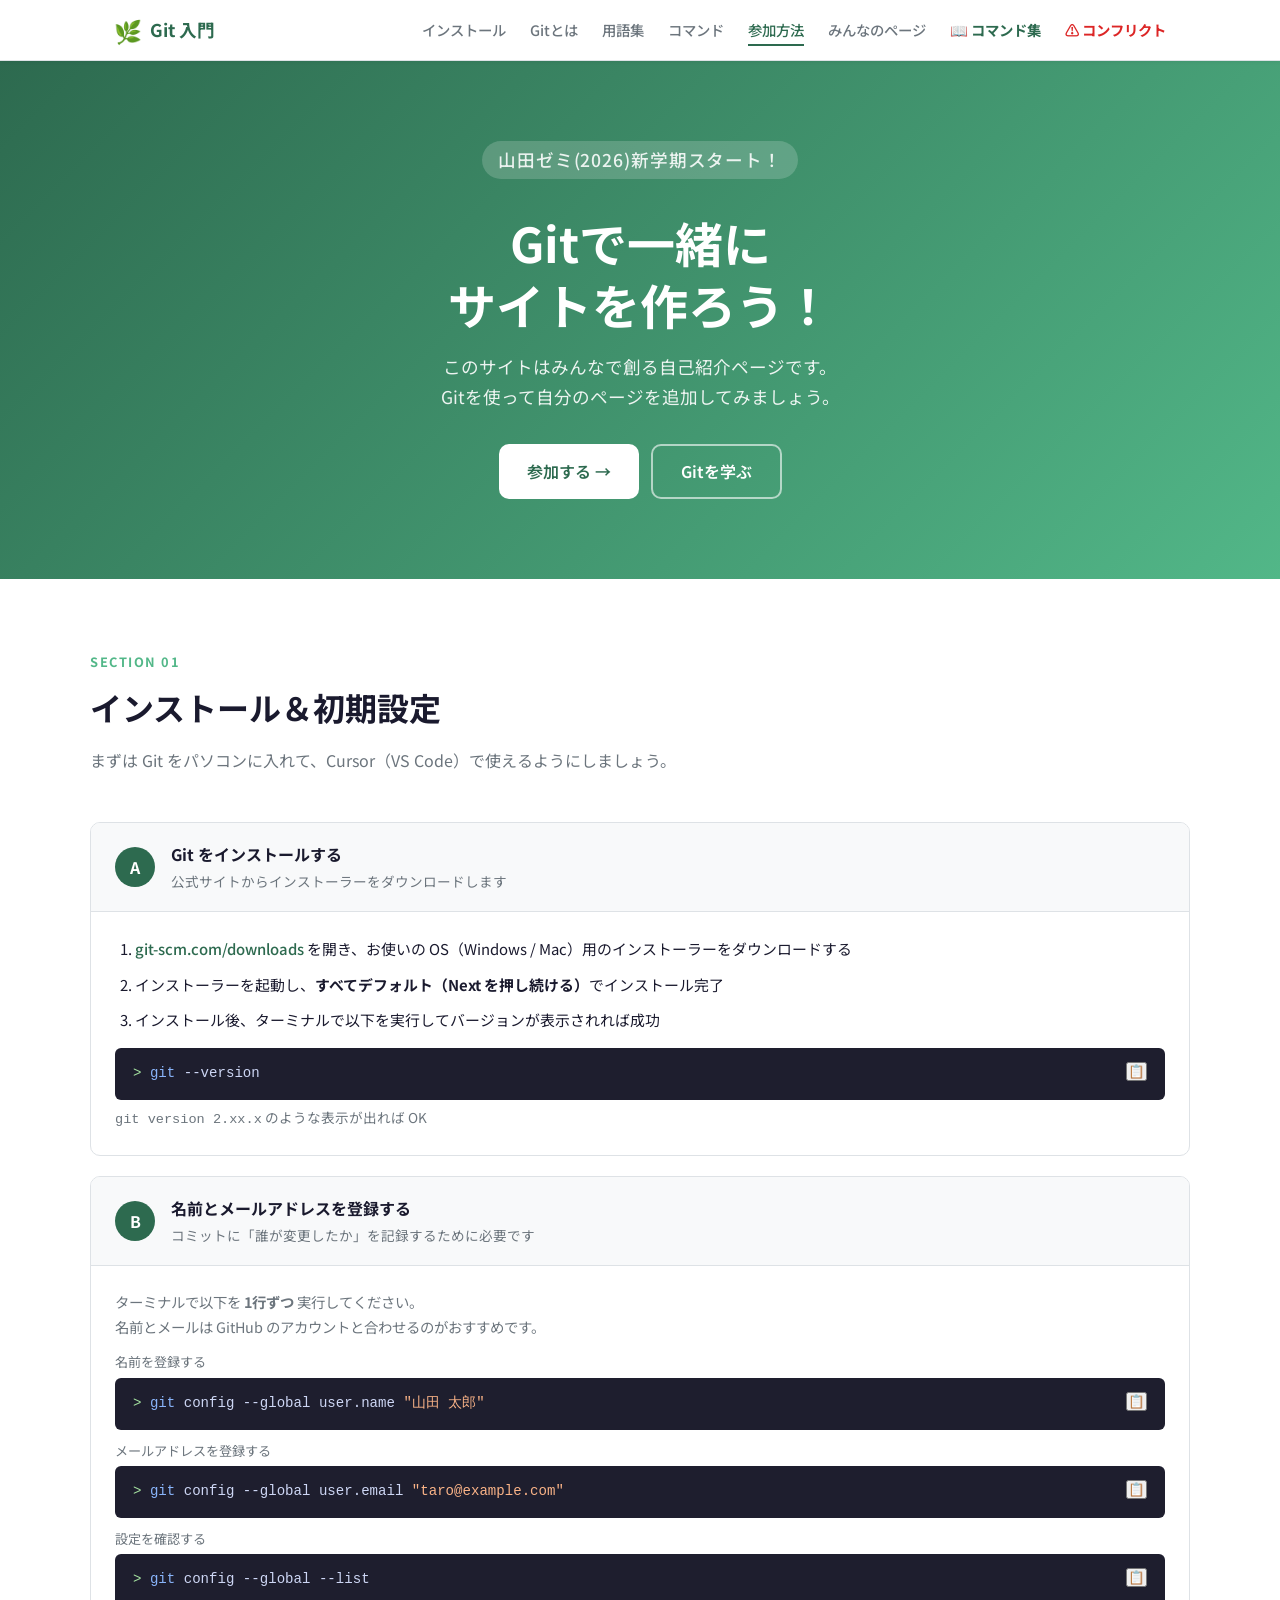
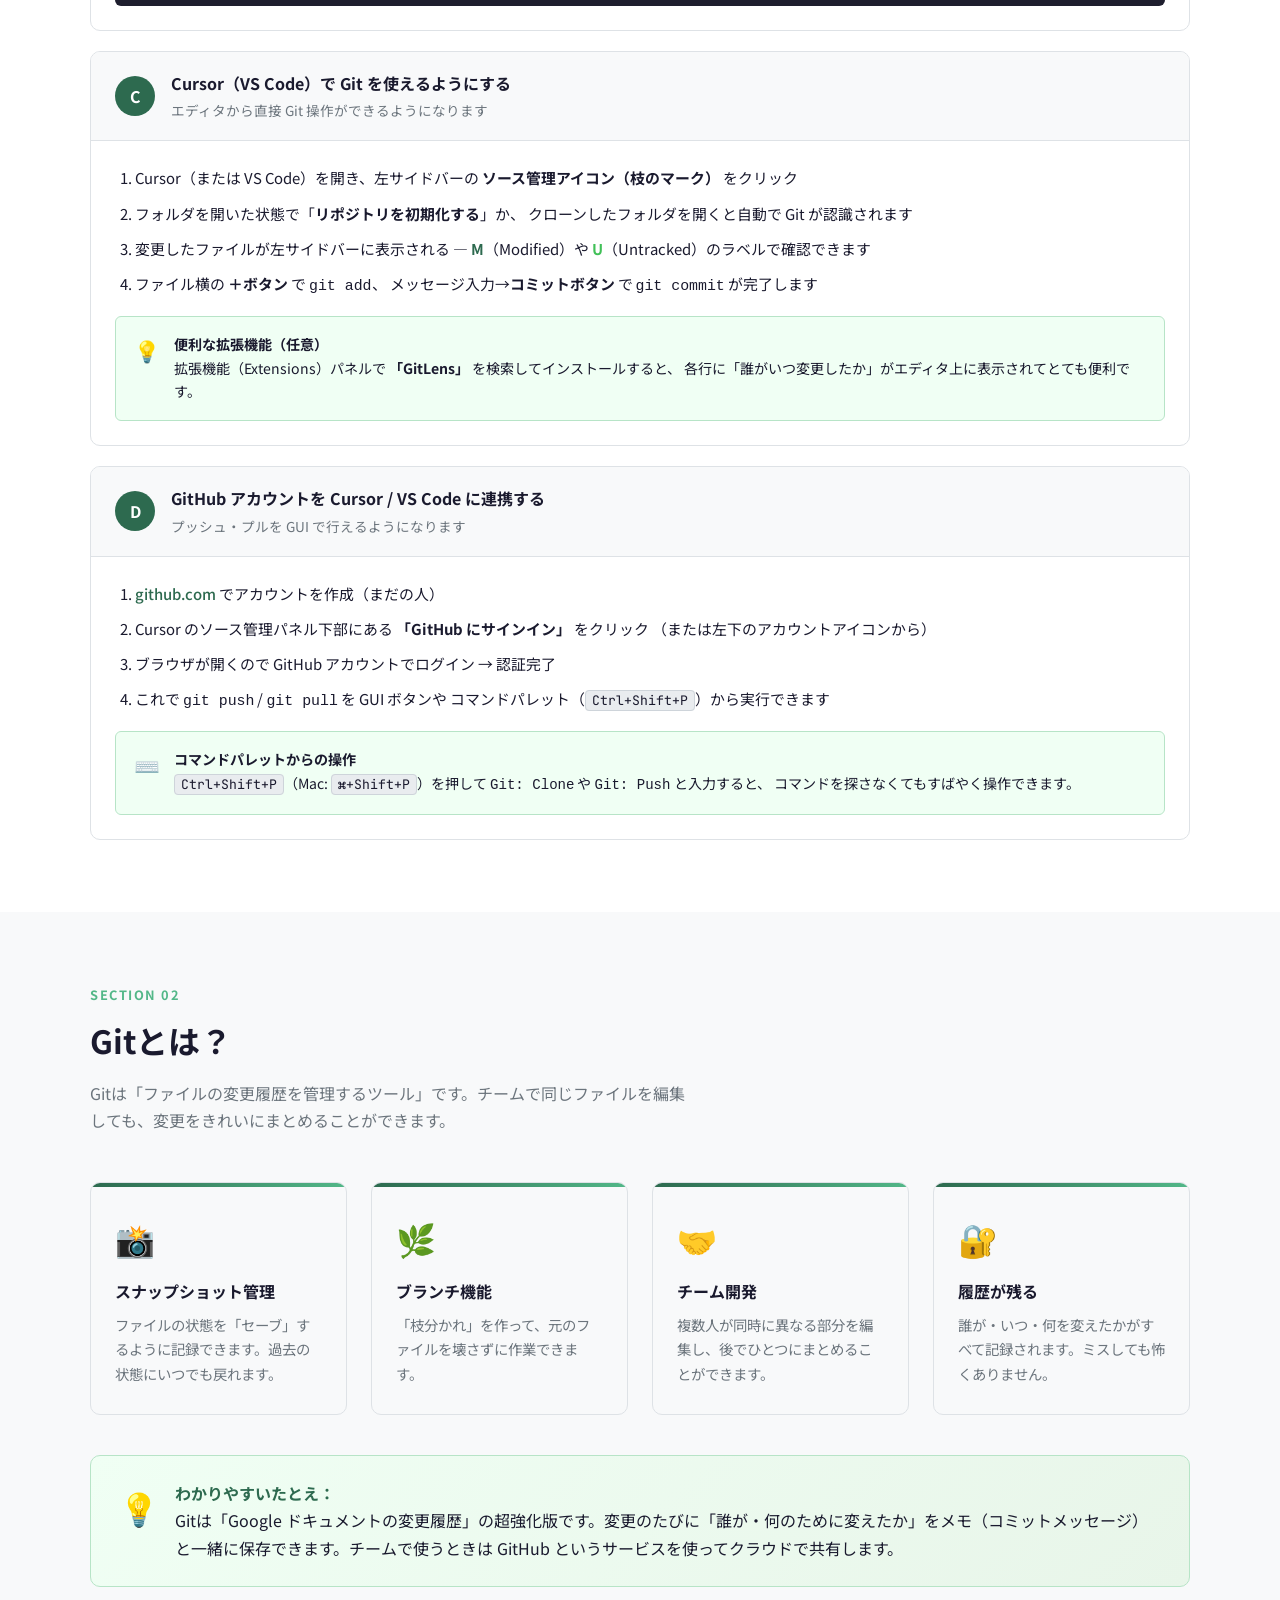
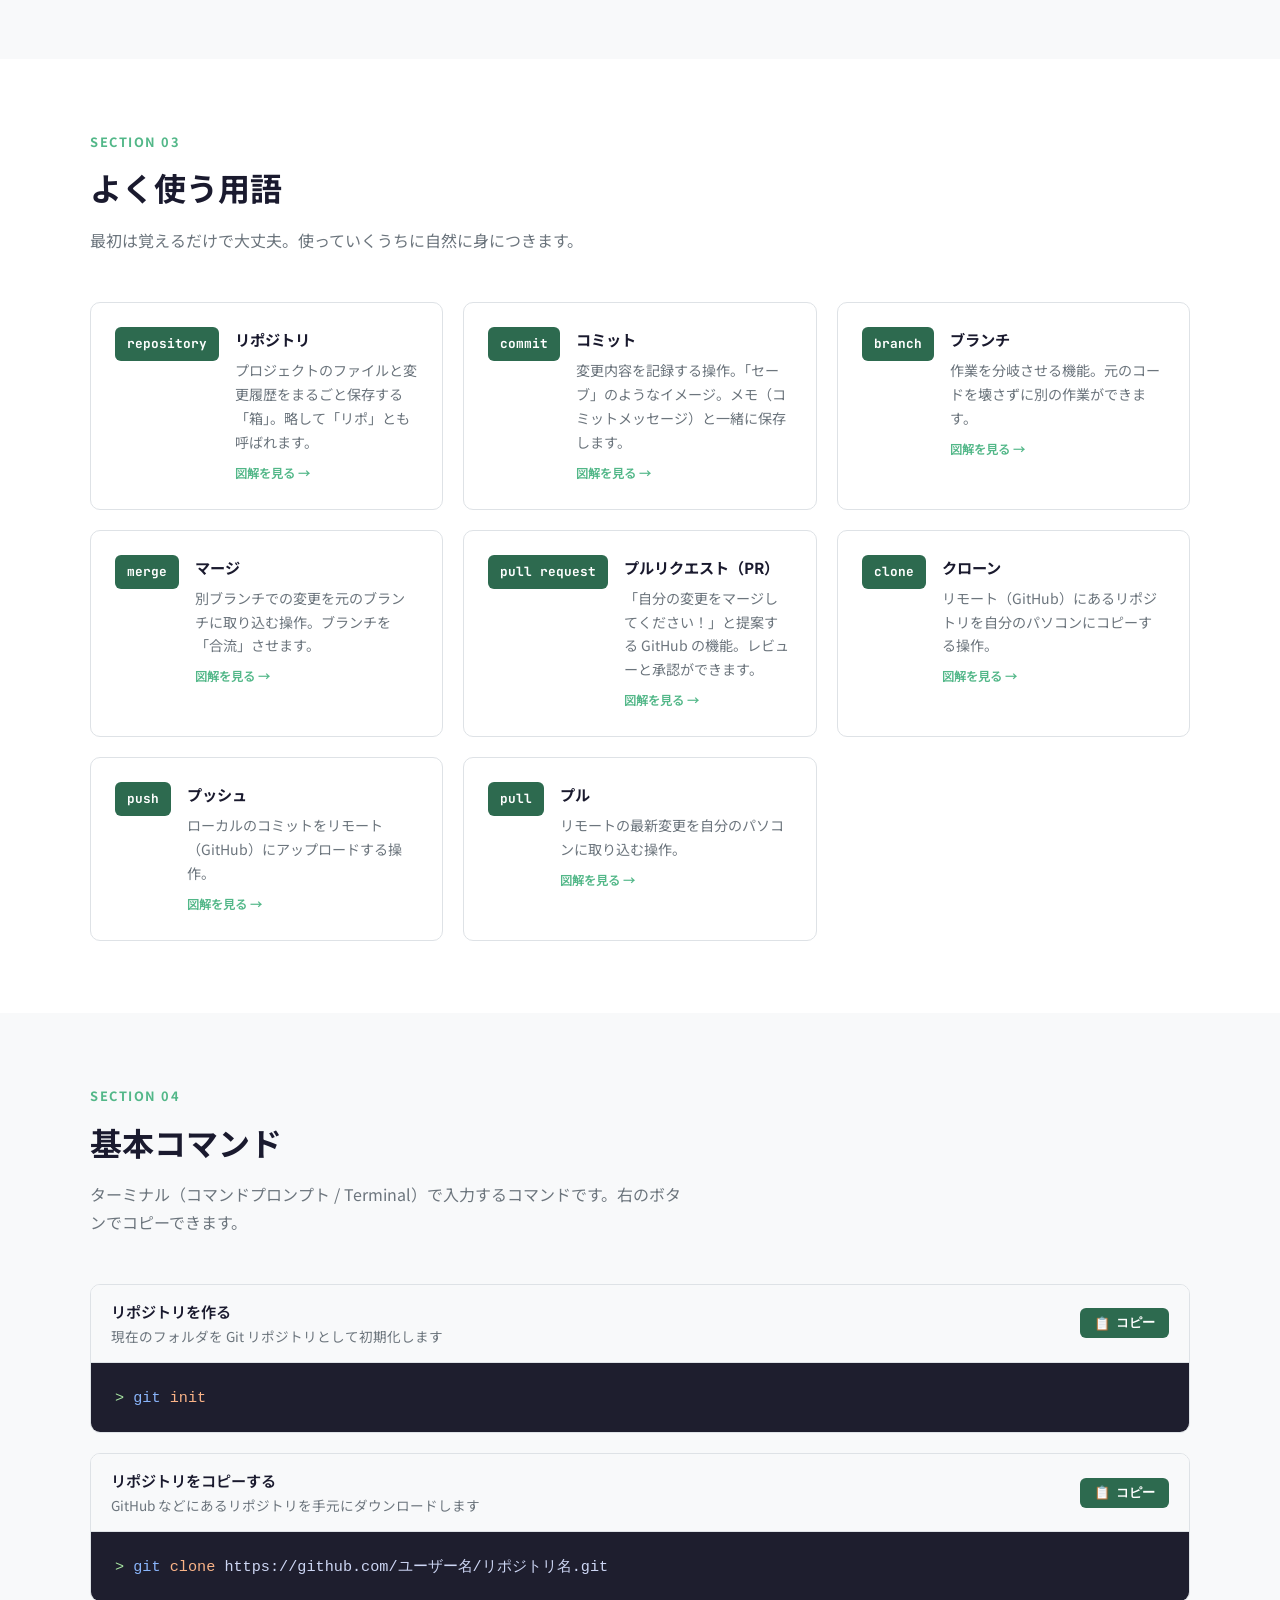
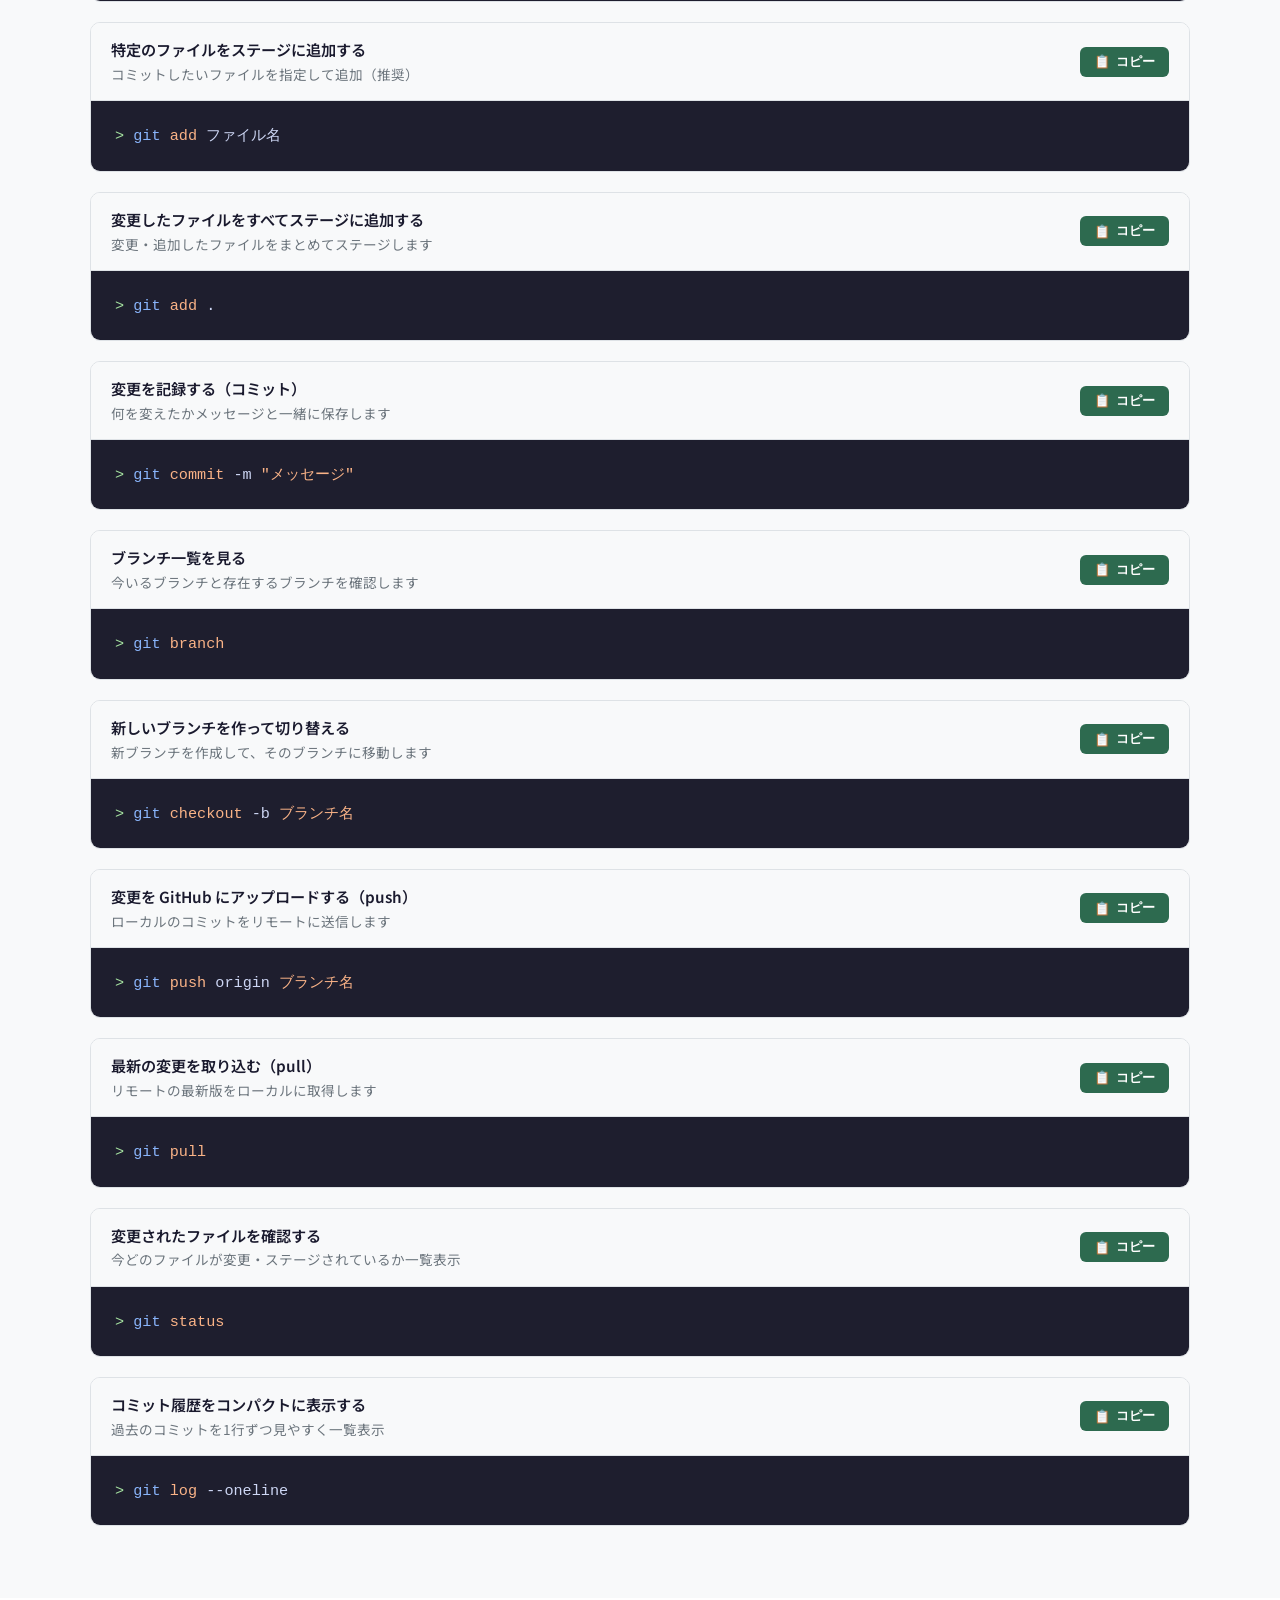
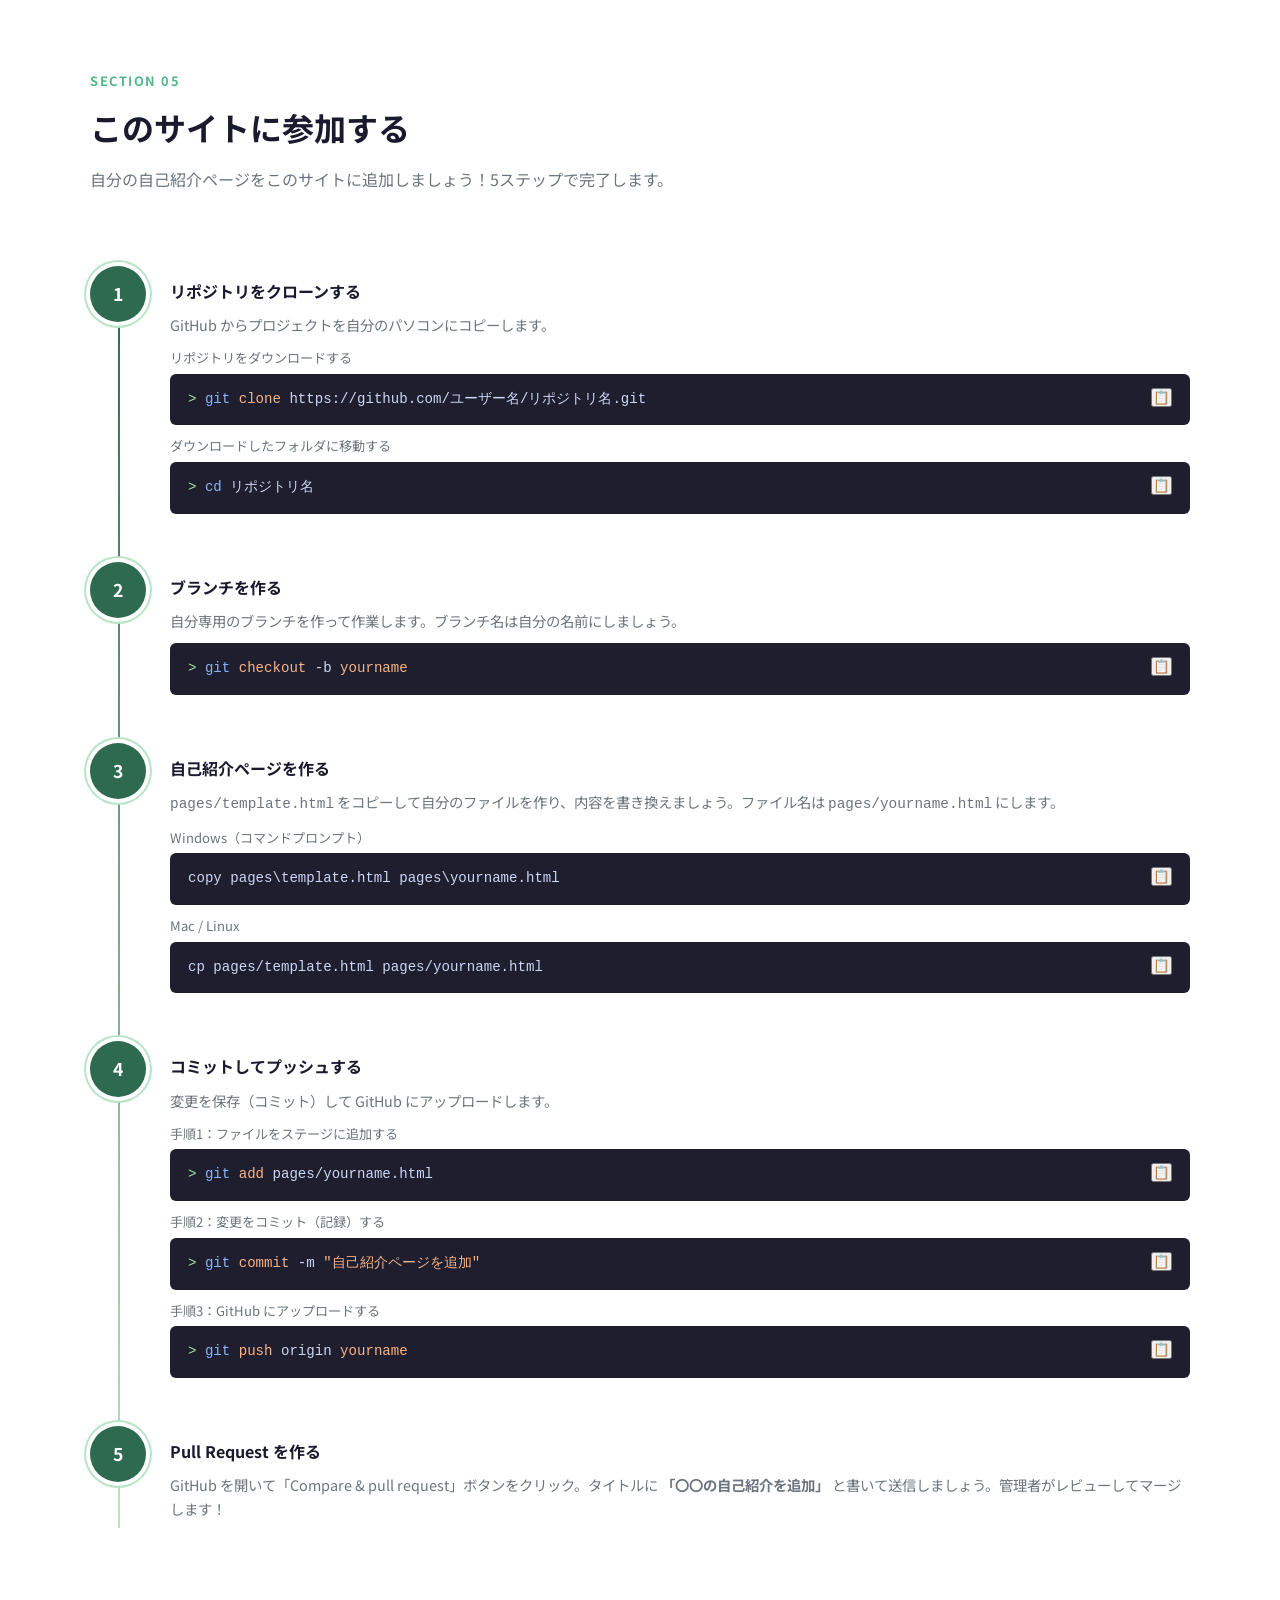
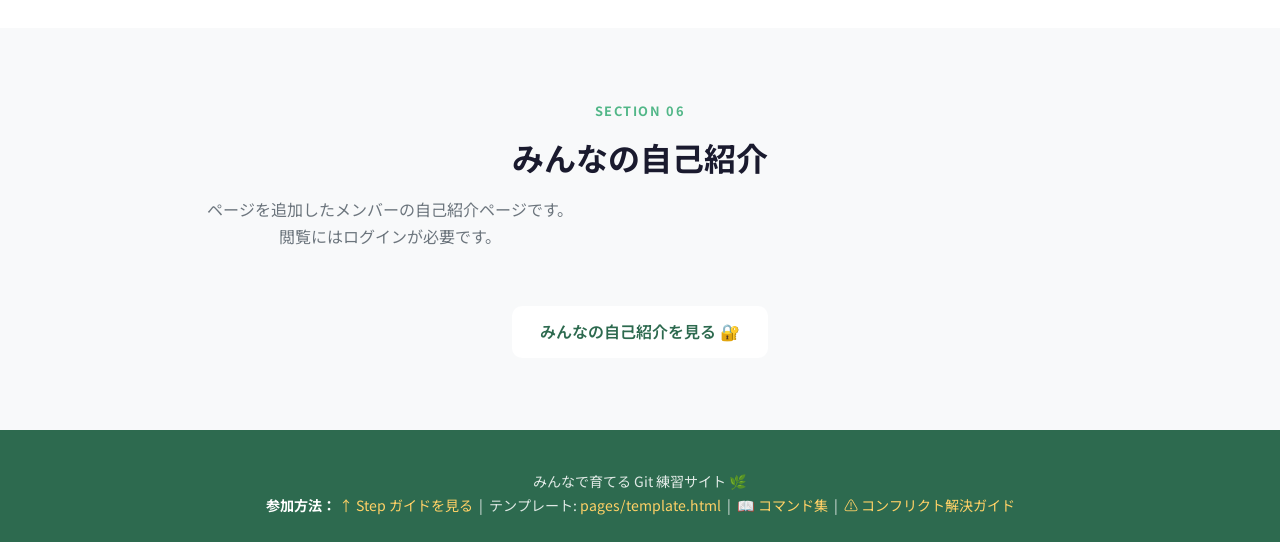
==== commit 239ad19c: "永井君の自己紹介カードを反映" ====
--- a/index.html
+++ b/index.html
@@ -33,7 +33,7 @@
 
 <!-- Hero -->
 <section class="hero">
-  <p class="hero-tag">山田ゼミ新学期スタート！</p>
+  <p class="hero-tag">山田ゼミ(2026)新学期スタート！</p>
   <h1>Gitで一緒に<br>サイトを作ろう！</h1>
   <p>このサイトはみんなで創る自己紹介ページです。<br>Gitを使って自分のページを追加してみましょう。</p>
   <div class="hero-btns">
